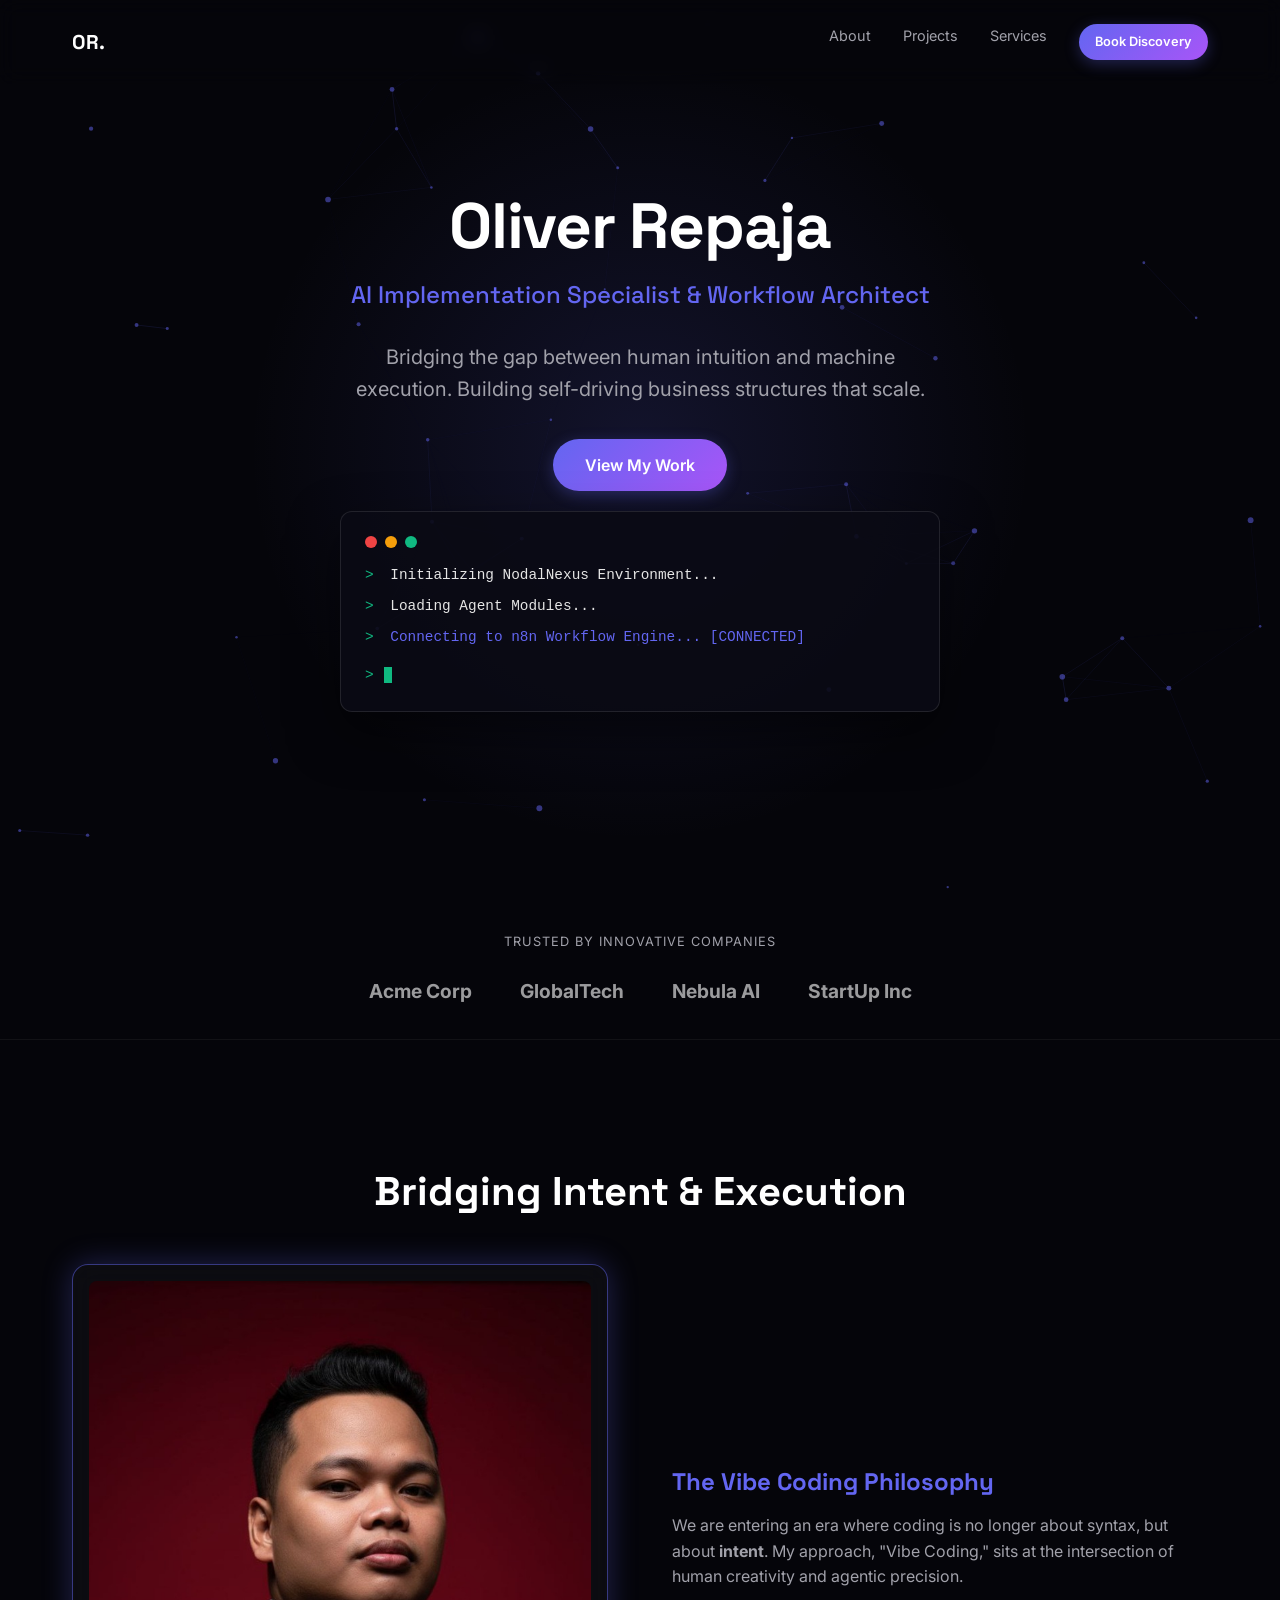
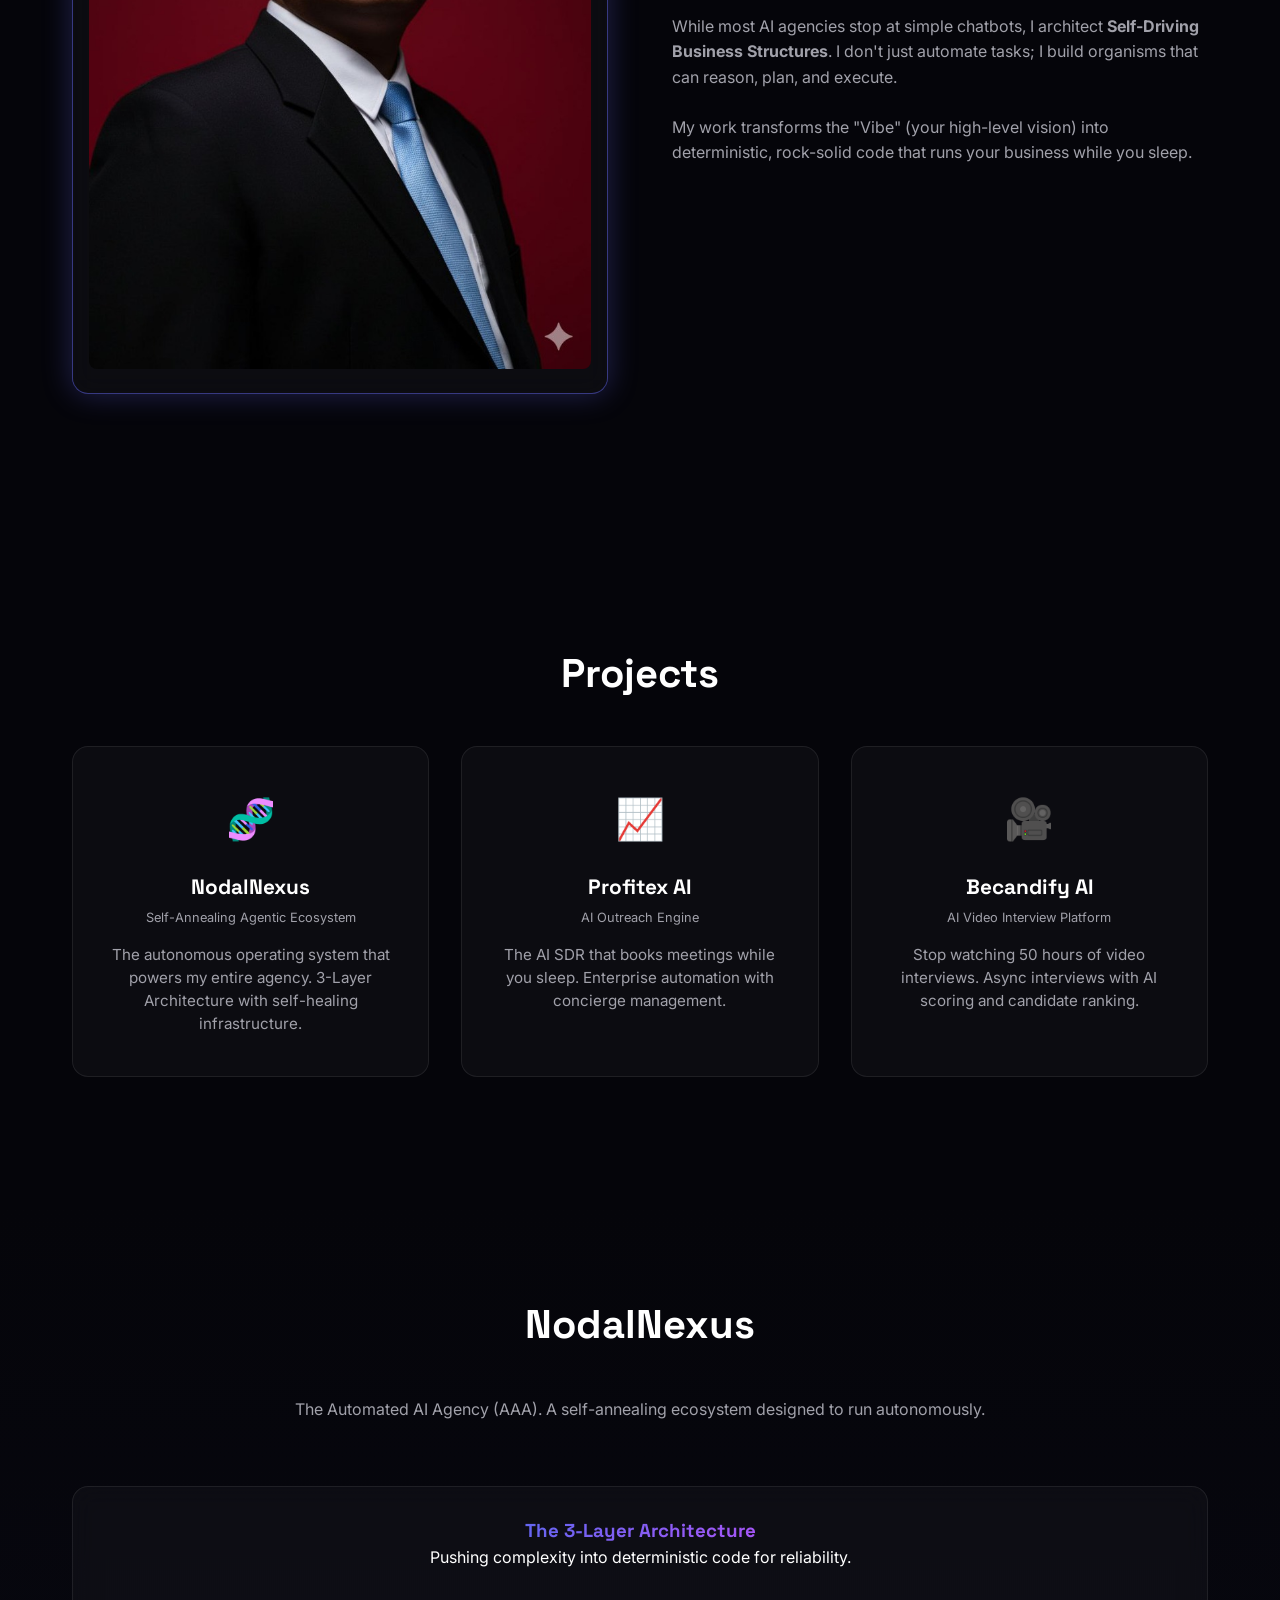
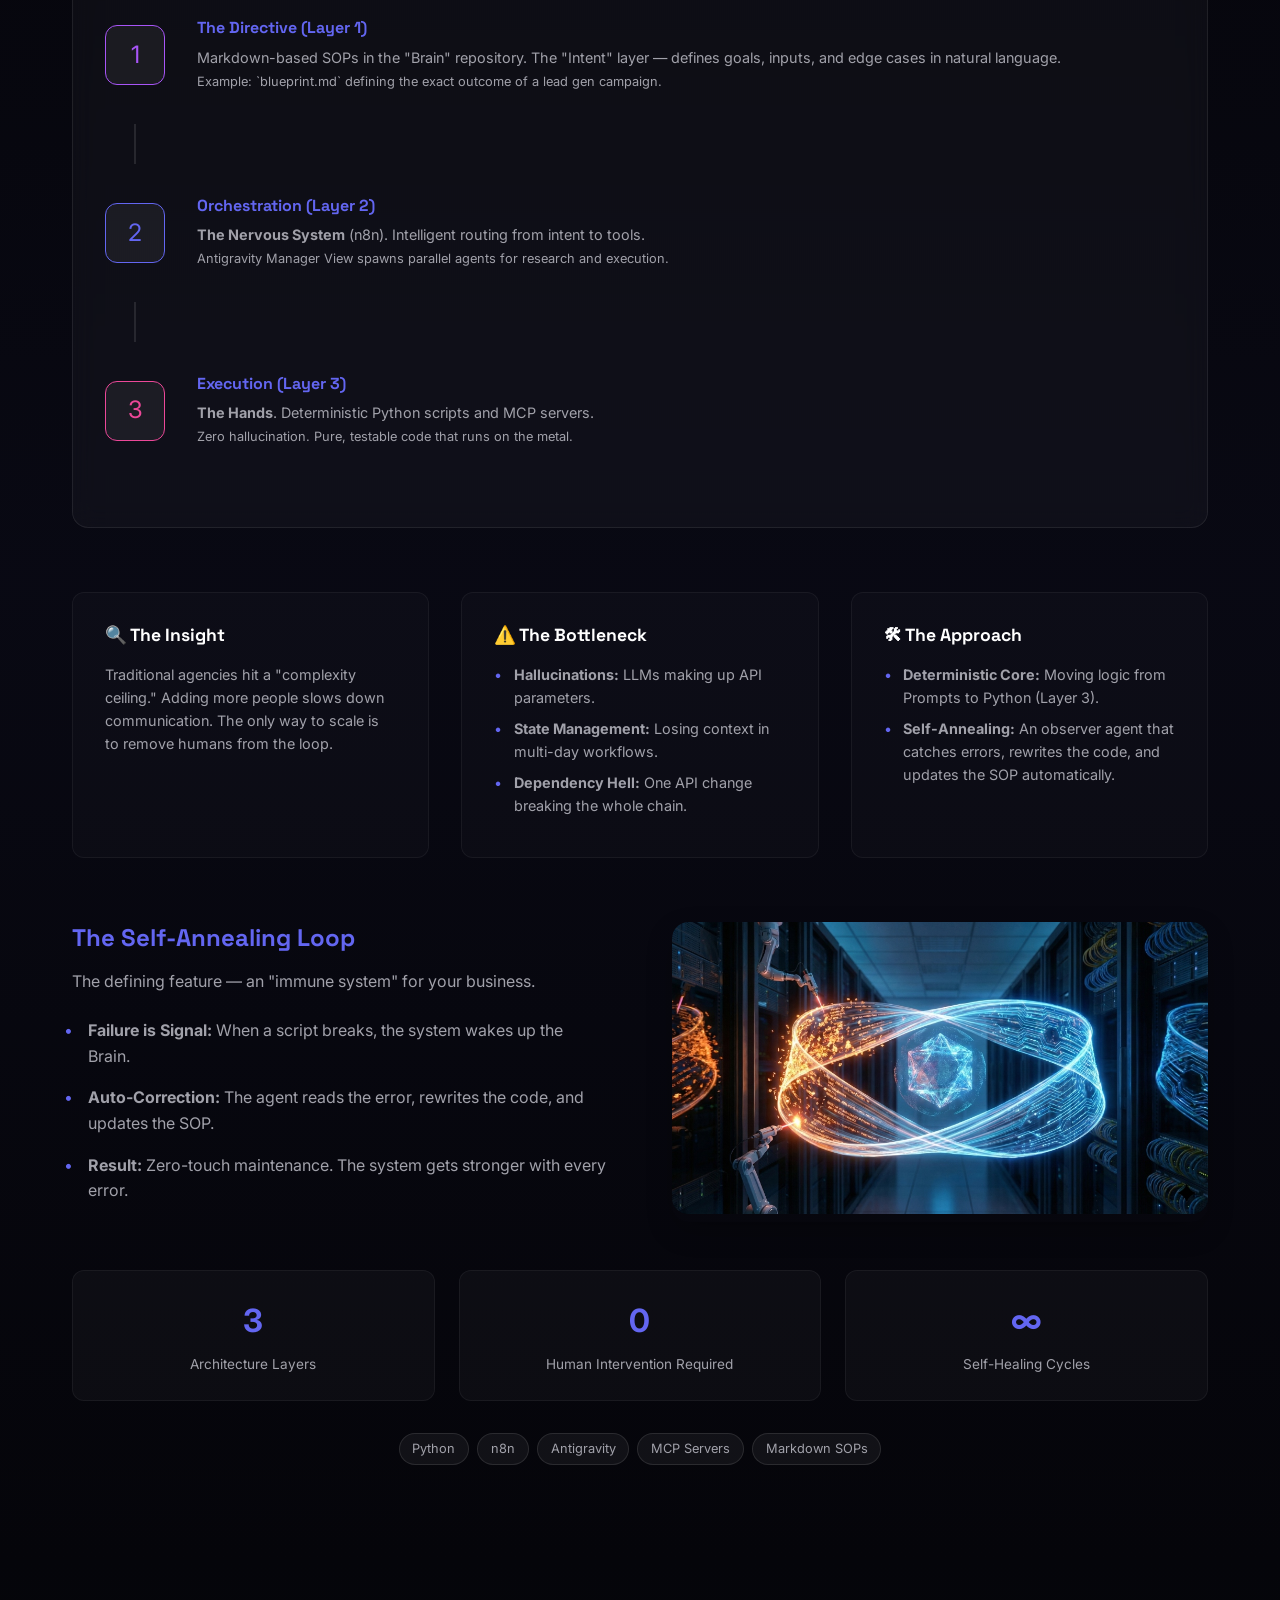
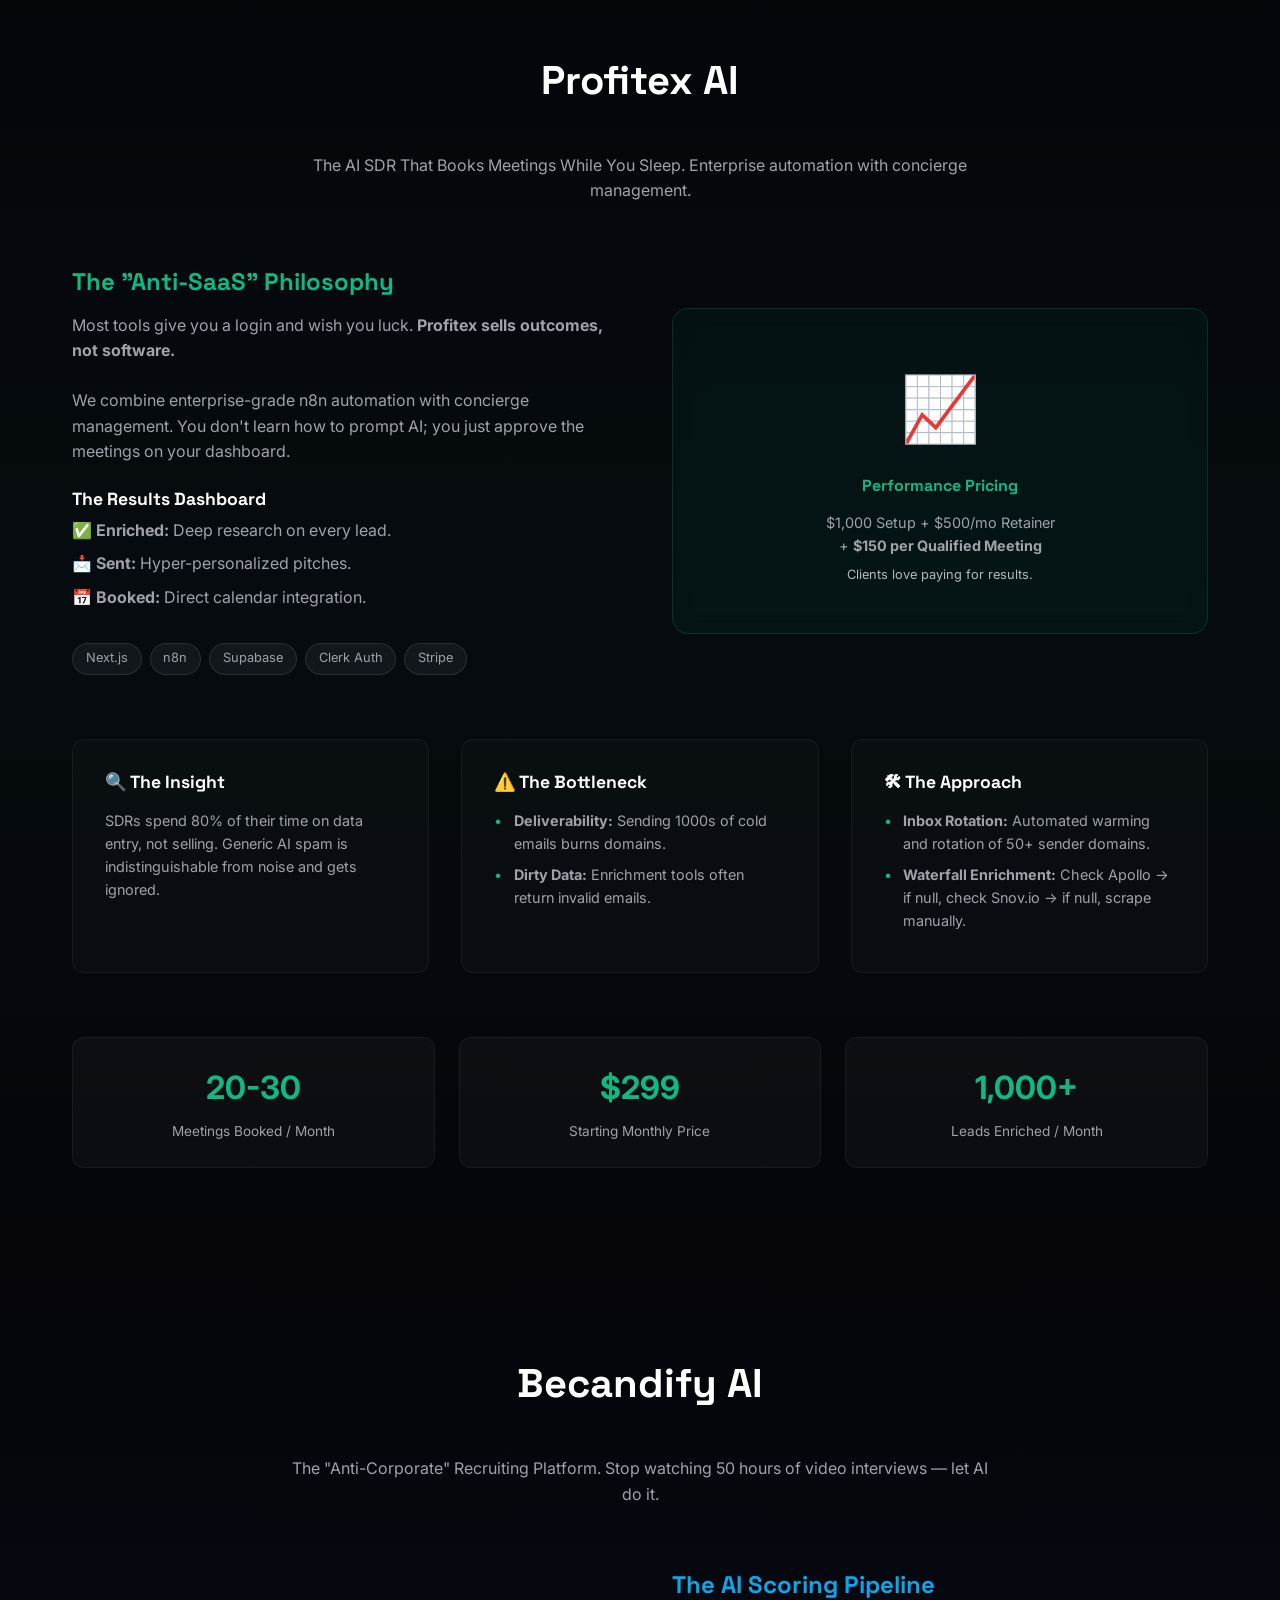
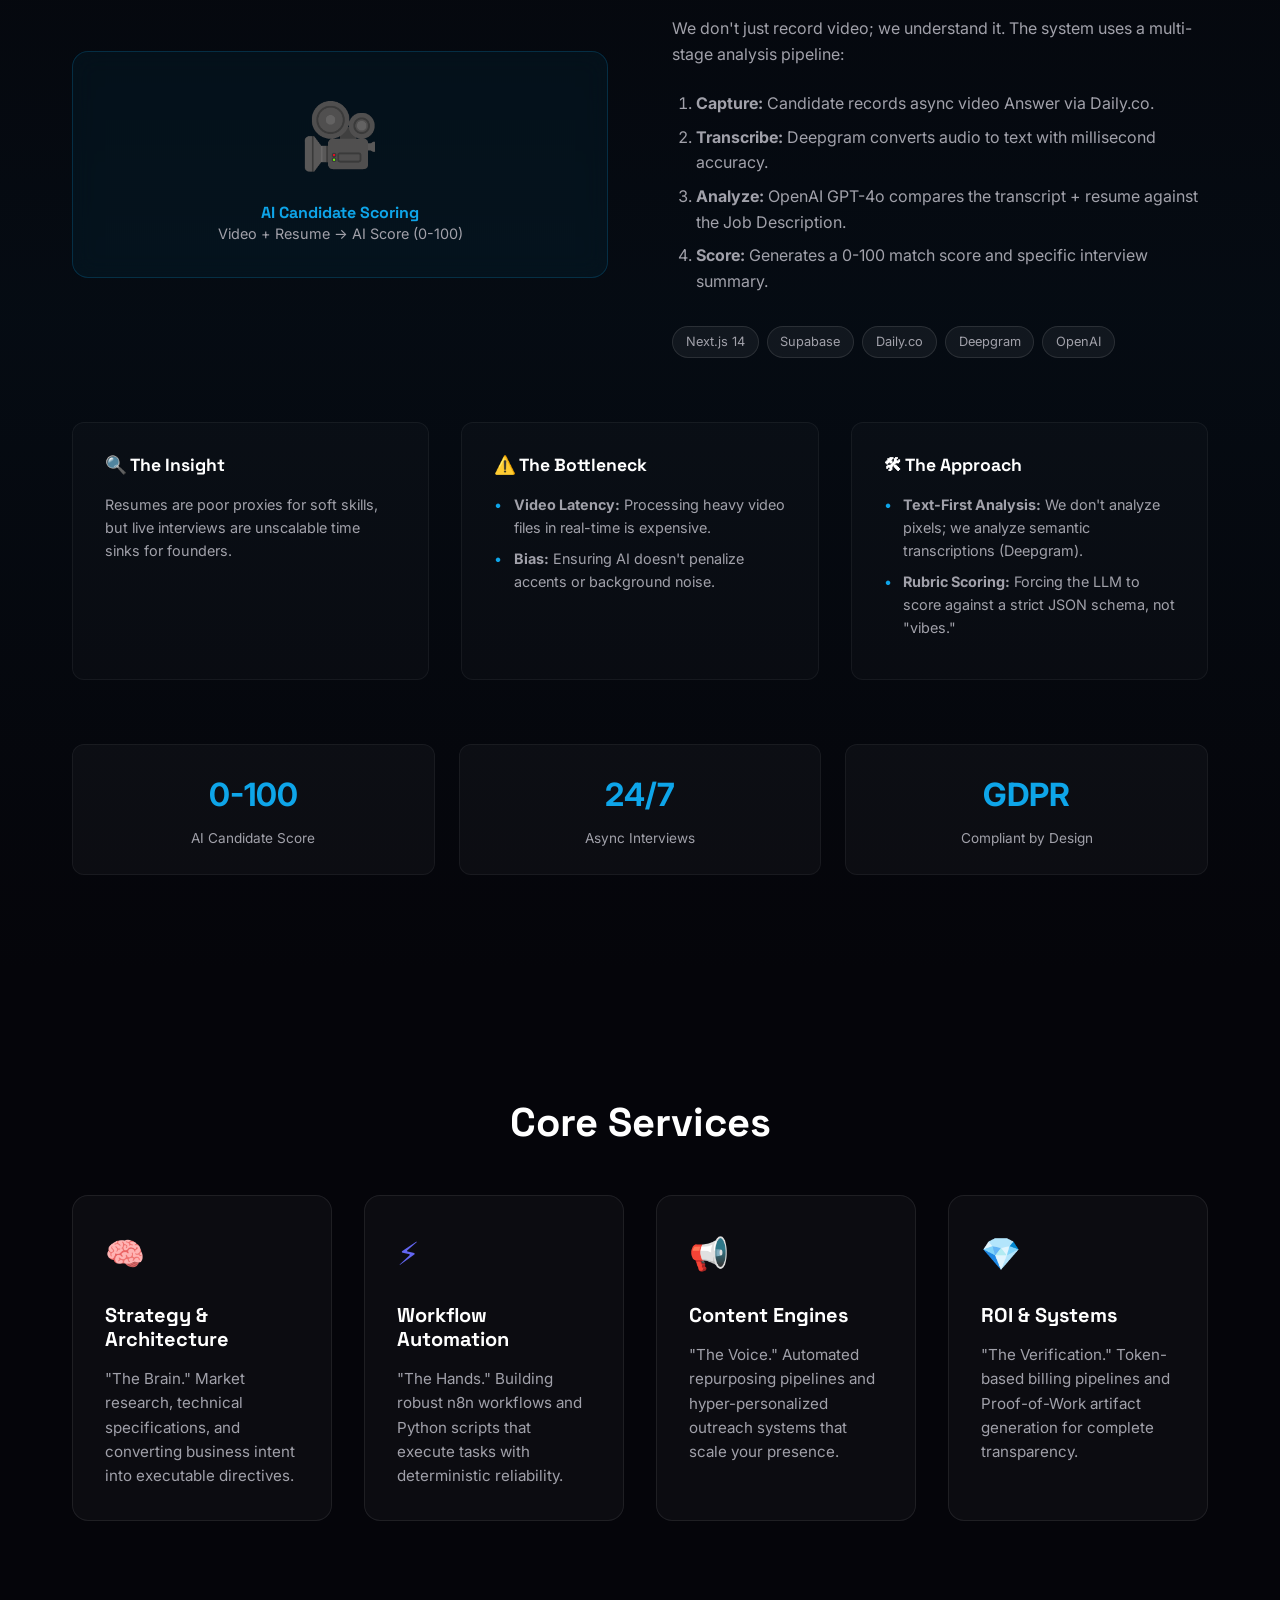
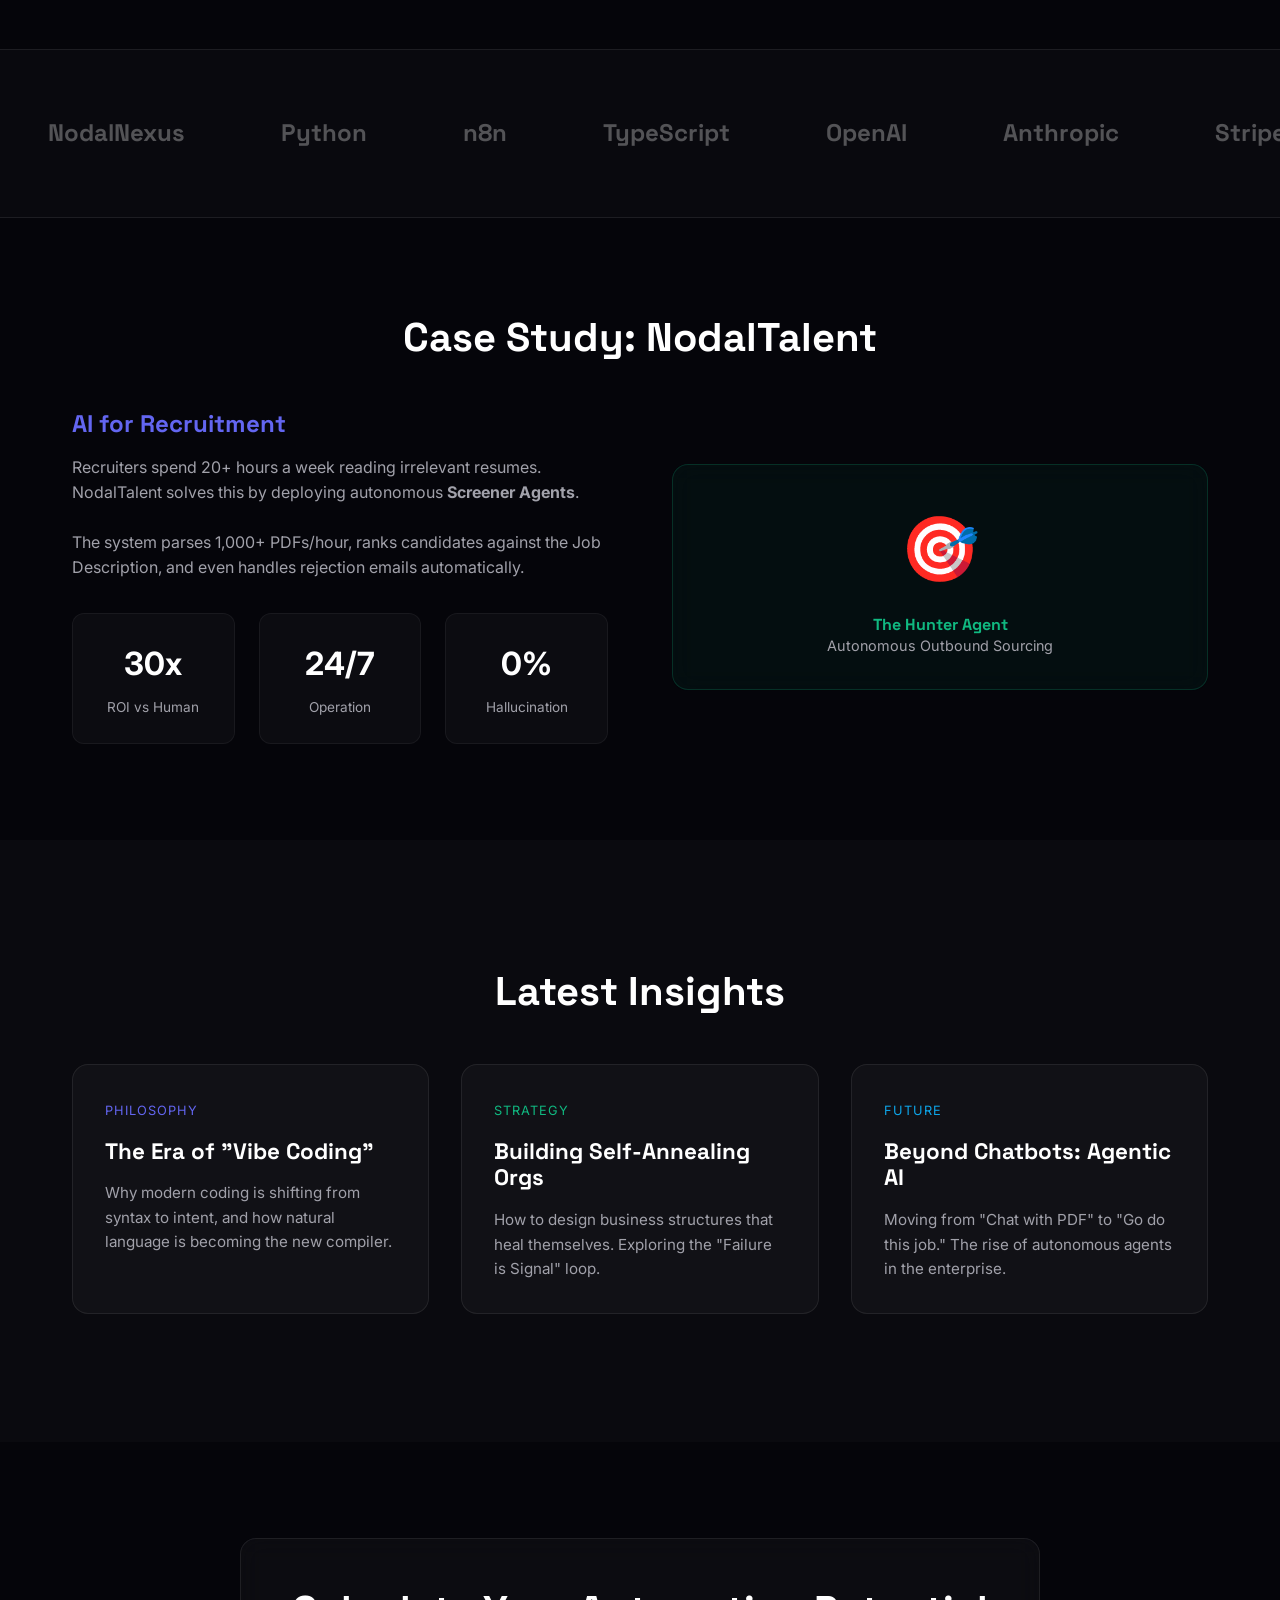
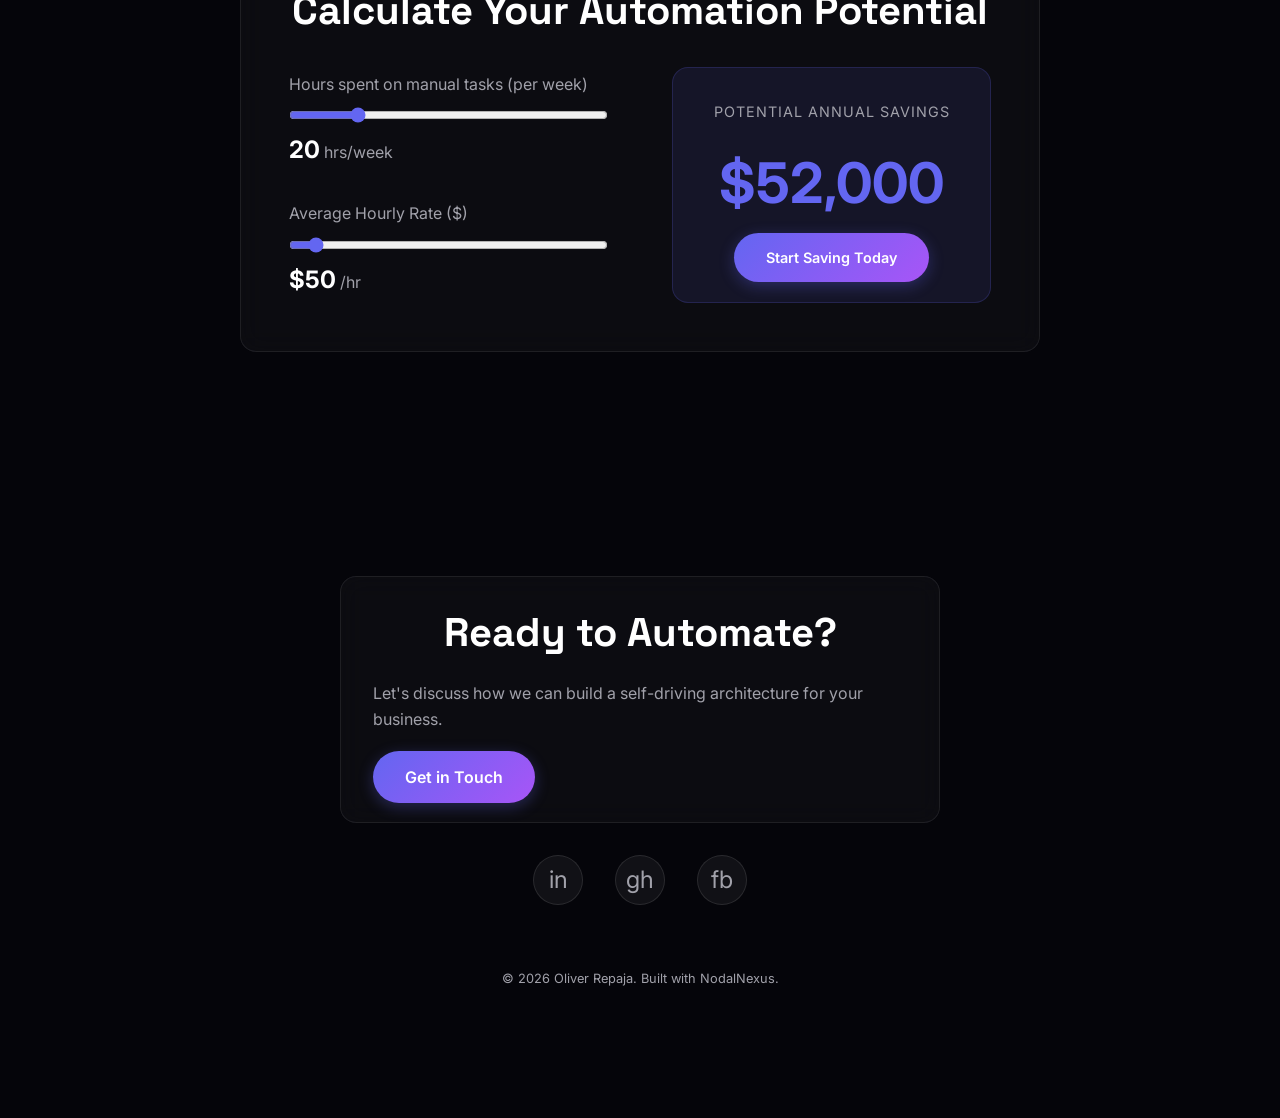
==== index.html @ 29483efb "Initial commit: Portfolio Website with Profitex AI rebranding" ====
<!DOCTYPE html>
<html lang="en">

<head>
    <meta charset="UTF-8">
    <meta name="viewport" content="width=device-width, initial-scale=1.0">
    <title>Oliver Repaja | AI Automation Specialist</title>

    <!-- Google Fonts -->
    <link rel="preconnect" href="https://fonts.googleapis.com">
    <link rel="preconnect" href="https://fonts.gstatic.com" crossorigin>
    <link
        href="https://fonts.googleapis.com/css2?family=Inter:wght@300;400;500;600&family=Space+Grotesk:wght@500;700&display=swap"
        rel="stylesheet">

    <!-- SEO & Social Sharing -->
    <meta name="description"
        content="AI Implementation Specialist & Workflow Architect. Building self-driving business structures with NodalNexus, Profitex AI, and Becandify.">
    <meta property="og:title" content="Oliver Repaja | AI Automation Specialist">
    <meta property="og:description"
        content="Bridging the gap between human intuition and machine execution. Explore NodalNexus, Profitex AI, and more.">
    <meta property="og:image" content="https://oliverrepaja.com/img/og-image.jpg"> <!-- Replace with actual URL -->
    <meta property="og:url" content="https://oliverrepaja.com">
    <meta property="og:type" content="website">
    <meta name="twitter:card" content="summary_large_image">
    <meta name="twitter:title" content="Oliver Repaja | AI Automation Specialist">
    <meta name="twitter:description" content="Building self-driving business structures.">
    <meta name="twitter:image" content="https://oliverrepaja.com/img/og-image.jpg">

    <!-- Custom CSS -->
    <link rel="stylesheet" href="css/style.css">
</head>

<body>

    <!-- Navigation -->
    <nav style="position: fixed; top: 0; width: 100%; padding: 1.5rem 2rem; z-index: 100; backdrop-filter: blur(10px);">
        <div class="container" style="display: flex; justify-content: space-between; align-items: center;">
            <a href="#" style="font-family: var(--font-display); font-weight: 700; font-size: 1.25rem;">OR.</a>
            <div style="display: flex; gap: 2rem;">
                <a href="#about" style="color: var(--text-secondary); font-size: 0.9rem;">About</a>
                <a href="#projects" style="color: var(--text-secondary); font-size: 0.9rem;">Projects</a>
                <a href="#services" style="color: var(--text-secondary); font-size: 0.9rem;">Services</a>
                <a href="#contact" class="btn-primary" style="padding: 0.5rem 1rem; font-size: 0.8rem;">Book
                    Discovery</a>
            </div>
        </div>
    </nav>

    <!-- Hero Section -->
    <header class="hero">
        <div class="hero-bg" id="hero-canvas"></div>
        <div class="container hero-content">
            <h1 class="fade-in">Oliver Repaja</h1>
            <h2 class="fade-in delay-100"
                style="font-size: 1.5rem; margin-bottom: 2rem; color: var(--text-accent); font-weight: 500;">
                AI Implementation Specialist & Workflow Architect
            </h2>
            <p class="fade-in delay-200">
                Bridging the gap between human intuition and machine execution. Building self-driving business
                structures that scale.
            </p>
            <div class="fade-in delay-300" style="margin-top: 3rem;">
                <a href="#projects" class="btn-primary">View My Work</a>
            </div>

            <!-- Terminal Component -->
            <div class="terminal-container fade-in delay-300">
                <div class="terminal-header">
                    <div class="terminal-dot red"></div>
                    <div class="terminal-dot yellow"></div>
                    <div class="terminal-dot green"></div>
                </div>
                <div class="terminal-body">
                    <!-- Lines injected by JS -->
                </div>
                <span class="cmd-prefix">></span><span class="cursor"></span>
            </div>
        </div>
    </header>

    <!-- Trusted By Section (Social Proof) -->
    <section class="trusted-by" style="padding: 2rem 0; border-bottom: 1px solid rgba(255,255,255,0.05);">
        <div class="container">
            <p
                style="text-align: center; color: var(--text-secondary); font-size: 0.8rem; margin-bottom: 1.5rem; letter-spacing: 1px;">
                TRUSTED BY INNOVATIVE COMPANIES</p>
            <div style="display: flex; justify-content: center; gap: 3rem; flex-wrap: wrap; opacity: 0.6;">
                <!-- Placeholders for logos -->
                <span style="font-weight: 700; font-size: 1.2rem; color: #fff;">Acme Corp</span>
                <span style="font-weight: 700; font-size: 1.2rem; color: #fff;">GlobalTech</span>
                <span style="font-weight: 700; font-size: 1.2rem; color: #fff;">Nebula AI</span>
                <span style="font-weight: 700; font-size: 1.2rem; color: #fff;">StartUp Inc</span>
            </div>
        </div>
    </section>

    <!-- About Section -->
    <section id="about">
        <div class="container">
            <h2 class="section-title fade-in">Bridging Intent & Execution</h2>
            <div class="about-grid">
                <div class="glass-card fade-in delay-200"
                    style="padding: 1rem; border: 1px solid rgba(99, 102, 241, 0.5); box-shadow: 0 0 30px rgba(99, 102, 241, 0.3);">
                    <img src="img/profile.jpg" alt="Oliver Repaja"
                        style="width: 100%; height: auto; border-radius: 8px;">
                </div>
                <div class="about-text fade-in">
                    <h3>The Vibe Coding Philosophy</h3>
                    <p>
                        We are entering an era where coding is no longer about syntax, but about
                        <strong>intent</strong>. My approach, "Vibe Coding," sits at the intersection of human
                        creativity and agentic precision.
                    </p>
                    <p>
                        While most AI agencies stop at simple chatbots, I architect <strong>Self-Driving Business
                            Structures</strong>. I don't just automate tasks; I build organisms that can reason, plan,
                        and execute.
                    </p>
                    <p>
                        My work transforms the "Vibe" (your high-level vision) into deterministic, rock-solid code that
                        runs your business while you sleep.
                    </p>
                </div>
            </div>
        </div>
    </section>

    <!-- ===== Projects Overview Grid ===== -->
    <section id="projects">
        <div class="container">
            <h2 class="section-title fade-in">Projects</h2>
            <div class="projects-grid">
                <!-- NodalNexus Card -->
                <a href="#nodalnexus" class="project-card indigo fade-in">
                    <div class="project-card-icon">🧬</div>
                    <h3>NodalNexus</h3>
                    <span class="project-tag">Self-Annealing Agentic Ecosystem</span>
                    <p>The autonomous operating system that powers my entire agency. 3-Layer Architecture with
                        self-healing infrastructure.</p>
                </a>

                <!-- Profitex Card -->
                <a href="#profitex" class="project-card emerald fade-in delay-100">
                    <div class="project-card-icon">📈</div>
                    <h3>Profitex AI</h3>
                    <span class="project-tag">AI Outreach Engine</span>
                    <p>The AI SDR that books meetings while you sleep. Enterprise automation with concierge management.
                    </p>
                </a>

                <!-- Becandify Card -->
                <a href="#becandify" class="project-card sky fade-in delay-200">
                    <div class="project-card-icon">🎥</div>
                    <h3>Becandify AI</h3>
                    <span class="project-tag">AI Video Interview Platform</span>
                    <p>Stop watching 50 hours of video interviews. Async interviews with AI scoring and candidate
                        ranking.</p>
                </a>
            </div>
        </div>
    </section>

    <!-- ===== Project Detail: NodalNexus ===== -->
    <section id="nodalnexus" class="project-section indigo-bg">
        <div class="container">
            <h2 class="section-title fade-in">NodalNexus</h2>
            <p style="text-align: center; max-width: 700px; margin: 0 auto 4rem; color: var(--text-secondary);"
                class="fade-in">
                The Automated AI Agency (AAA). A self-annealing ecosystem designed to run autonomously.
            </p>

            <div class="glass-card fade-in" style="margin-bottom: 4rem;">
                <div style="text-align: center; margin-bottom: 3rem;">
                    <h3 class="text-gradient">The 3-Layer Architecture</h3>
                    <p>Pushing complexity into deterministic code for reliability.</p>
                </div>

                <div class="architecture-diagram">
                    <div class="arch-layer">
                        <div class="layer-icon" style="border-color: #a855f7; color: #a855f7;">1</div>
                        <div class="layer-content">
                            <h4>The Directive (Layer 1)</h4>
                            <p>Markdown-based SOPs in the "Brain" repository. The "Intent" layer — defines goals,
                                inputs, and edge cases in natural language. <br><span
                                    style="font-size: 0.8rem; color: var(--text-secondary);">Example: `blueprint.md`
                                    defining the exact outcome of a lead gen campaign.</span></p>
                        </div>
                    </div>
                    <div style="height: 40px; width: 2px; background: rgba(255,255,255,0.1); margin-left: 29px;"></div>
                    <div class="arch-layer">
                        <div class="layer-icon" style="border-color: #6366f1; color: #6366f1;">2</div>
                        <div class="layer-content">
                            <h4>Orchestration (Layer 2)</h4>
                            <p><strong>The Nervous System</strong> (n8n). Intelligent routing from intent to tools.
                                <br><span style="font-size: 0.8rem; color: var(--text-secondary);">Antigravity Manager
                                    View spawns parallel agents for research and execution.</span>
                            </p>
                        </div>
                    </div>
                    <div style="height: 40px; width: 2px; background: rgba(255,255,255,0.1); margin-left: 29px;"></div>
                    <div class="arch-layer">
                        <div class="layer-icon" style="border-color: #ec4899; color: #ec4899;">3</div>
                        <div class="layer-content">
                            <h4>Execution (Layer 3)</h4>
                            <p><strong>The Hands</strong>. Deterministic Python scripts and MCP servers. <br><span
                                    style="font-size: 0.8rem; color: var(--text-secondary);">Zero hallucination. Pure,
                                    testable code that runs on the metal.</span></p>
                        </div>
                    </div>
                </div>
            </div>

            <!-- Deep Dive: NodalNexus -->
            <div class="deep-dive-grid">
                <div class="deep-dive-card fade-in">
                    <h4>🔍 The Insight</h4>
                    <p>Traditional agencies hit a "complexity ceiling." Adding more people slows down communication. The
                        only way to scale is to remove humans from the loop.</p>
                </div>
                <div class="deep-dive-card fade-in delay-100">
                    <h4>⚠️ The Bottleneck</h4>
                    <ul>
                        <li><strong>Hallucinations:</strong> LLMs making up API parameters.</li>
                        <li><strong>State Management:</strong> Losing context in multi-day workflows.</li>
                        <li><strong>Dependency Hell:</strong> One API change breaking the whole chain.</li>
                    </ul>
                </div>
                <div class="deep-dive-card fade-in delay-200">
                    <h4>🛠 The Approach</h4>
                    <ul>
                        <li><strong>Deterministic Core:</strong> Moving logic from Prompts to Python (Layer 3).</li>
                        <li><strong>Self-Annealing:</strong> An observer agent that catches errors, rewrites the code,
                            and updates the SOP automatically.</li>
                    </ul>
                </div>
            </div>

            <div class="about-grid reverse">
                <div class="about-text fade-in">
                    <h3>The Self-Annealing Loop</h3>
                    <p>The defining feature — an "immune system" for your business.</p>
                    <ul style="list-style: none; margin-left: 1rem; color: var(--text-secondary);">
                        <li style="margin-bottom: 1rem; position: relative;">
                            <span style="position: absolute; left: -1.5rem; color: var(--text-accent);">•</span>
                            <strong>Failure is Signal:</strong> When a script breaks, the system wakes up the Brain.
                        </li>
                        <li style="margin-bottom: 1rem; position: relative;">
                            <span style="position: absolute; left: -1.5rem; color: var(--text-accent);">•</span>
                            <strong>Auto-Correction:</strong> The agent reads the error, rewrites the code, and updates
                            the SOP.
                        </li>
                        <li style="margin-bottom: 1rem; position: relative;">
                            <span style="position: absolute; left: -1.5rem; color: var(--text-accent);">•</span>
                            <strong>Result:</strong> Zero-touch maintenance. The system gets stronger with every error.
                        </li>
                    </ul>
                </div>
                <div class="interactive-card fade-in delay-200"
                    style="min-height: 300px; position: relative; border-radius: 16px; overflow: hidden; cursor: pointer;">
                    <img src="img/self-annealing.jpg" alt="Self-Annealing Loop Visualization"
                        style="width: 100%; height: 100%; object-fit: cover; transition: transform 0.1s ease-out;">
                    <div class="card-glare"></div>
                </div>
            </div>

            <div class="stat-grid" style="margin-top: 3rem;">
                <div class="stat-card fade-in">
                    <div class="stat-value indigo">3</div>
                    <div class="stat-label">Architecture Layers</div>
                </div>
                <div class="stat-card fade-in delay-100">
                    <div class="stat-value indigo">0</div>
                    <div class="stat-label">Human Intervention Required</div>
                </div>
                <div class="stat-card fade-in delay-200">
                    <div class="stat-value indigo">∞</div>
                    <div class="stat-label">Self-Healing Cycles</div>
                </div>
            </div>

            <div class="tech-pills" style="justify-content: center; margin-top: 2rem;">
                <span class="tech-pill">Python</span>
                <span class="tech-pill">n8n</span>
                <span class="tech-pill">Antigravity</span>
                <span class="tech-pill">MCP Servers</span>
                <span class="tech-pill">Markdown SOPs</span>
            </div>
        </div>
    </section>

    <!-- ===== Project Detail: Profitex AI ===== -->
    <section id="profitex" class="project-section emerald-bg">
        <div class="container">
            <h2 class="section-title fade-in">Profitex AI</h2>
            <p style="text-align: center; max-width: 700px; margin: 0 auto 4rem; color: var(--text-secondary);"
                class="fade-in">
                The AI SDR That Books Meetings While You Sleep. Enterprise automation with concierge management.
            </p>

            <div class="about-grid">
                <div class="about-text fade-in">
                    <h3 style="color: #10b981;">The "Anti-SaaS" Philosophy</h3>
                    <p>Most tools give you a login and wish you luck. <strong>Profitex sells outcomes, not
                            software.</strong></p>
                    <p>We combine enterprise-grade n8n automation with concierge management. You don't learn how to
                        prompt AI; you just approve the meetings on your dashboard.</p>

                    <h4 style="color: #fff; margin-top: 1.5rem; font-size: 1.1rem;">The Results Dashboard</h4>
                    <ul style="list-style: none; color: var(--text-secondary); margin-top: 0.5rem;">
                        <li style="margin-bottom: 0.5rem;">✅ <strong>Enriched:</strong> Deep research on every lead.
                        </li>
                        <li style="margin-bottom: 0.5rem;">📩 <strong>Sent:</strong> Hyper-personalized pitches.</li>
                        <li style="margin-bottom: 0.5rem;">📅 <strong>Booked:</strong> Direct calendar integration.</li>
                    </ul>

                    <div class="tech-pills" style="margin-top: 2rem;">
                        <span class="tech-pill">Next.js</span>
                        <span class="tech-pill">n8n</span>
                        <span class="tech-pill">Supabase</span>
                        <span class="tech-pill">Clerk Auth</span>
                        <span class="tech-pill">Stripe</span>
                    </div>
                </div>
                <div class="glass-card fade-in delay-200"
                    style="display: flex; flex-direction: column; align-items: center; justify-content: center; background: rgba(16, 185, 129, 0.05); border-color: rgba(16, 185, 129, 0.2); padding: 3rem;">
                    <div style="text-align: center;">
                        <div style="font-size: 4rem; margin-bottom: 1rem;">📈</div>
                        <h4 style="color: #10b981;">Performance Pricing</h4>
                        <p style="color: var(--text-secondary); font-size: 0.9rem; margin-top: 1rem;">
                            $1,000 Setup + $500/mo Retainer<br>
                            + <strong>$150 per Qualified Meeting</strong>
                        </p>
                        <p style="font-size: 0.8rem; opacity: 0.7; margin-top: 0.5rem;">Clients love paying for results.
                        </p>
                    </div>
                </div>
            </div>

            <!-- Deep Dive: Profitex -->
            <div class="deep-dive-grid">
                <div class="deep-dive-card fade-in">
                    <h4>🔍 The Insight</h4>
                    <p>SDRs spend 80% of their time on data entry, not selling. Generic AI spam is indistinguishable
                        from noise and gets ignored.</p>
                </div>
                <div class="deep-dive-card fade-in delay-100">
                    <h4>⚠️ The Bottleneck</h4>
                    <ul>
                        <li><strong>Deliverability:</strong> Sending 1000s of cold emails burns domains.</li>
                        <li><strong>Dirty Data:</strong> Enrichment tools often return invalid emails.</li>
                    </ul>
                </div>
                <div class="deep-dive-card fade-in delay-200">
                    <h4>🛠 The Approach</h4>
                    <ul>
                        <li><strong>Inbox Rotation:</strong> Automated warming and rotation of 50+ sender domains.</li>
                        <li><strong>Waterfall Enrichment:</strong> Check Apollo → if null, check Snov.io → if null,
                            scrape manually.</li>
                    </ul>
                </div>
            </div>

            <div class="stat-grid" style="margin-top: 3rem;">
                <div class="stat-card fade-in">
                    <div class="stat-value emerald">20-30</div>
                    <div class="stat-label">Meetings Booked / Month</div>
                </div>
                <div class="stat-card fade-in delay-100">
                    <div class="stat-value emerald">$299</div>
                    <div class="stat-label">Starting Monthly Price</div>
                </div>
                <div class="stat-card fade-in delay-200">
                    <div class="stat-value emerald">1,000+</div>
                    <div class="stat-label">Leads Enriched / Month</div>
                </div>
            </div>
        </div>
    </section>

    <!-- ===== Project Detail: Becandify AI ===== -->
    <section id="becandify" class="project-section sky-bg">
        <div class="container">
            <h2 class="section-title fade-in">Becandify AI</h2>
            <p style="text-align: center; max-width: 700px; margin: 0 auto 4rem; color: var(--text-secondary);"
                class="fade-in">
                The "Anti-Corporate" Recruiting Platform. Stop watching 50 hours of video interviews — let AI do it.
            </p>

            <div class="about-grid">
                <div class="glass-card fade-in"
                    style="display: flex; align-items: center; justify-content: center; background: rgba(14, 165, 233, 0.05); border-color: rgba(14, 165, 233, 0.2);">
                    <div style="text-align: center;">
                        <div style="font-size: 4rem; margin-bottom: 1rem;">🎥</div>
                        <h4 style="color: #0ea5e9;">AI Candidate Scoring</h4>
                        <p style="color: var(--text-secondary); font-size: 0.9rem;">Video + Resume → AI Score (0-100)
                        </p>
                    </div>
                </div>
                <div class="about-text fade-in delay-100">
                    <h3 style="color: #0ea5e9;">The AI Scoring Pipeline</h3>
                    <p>We don't just record video; we understand it. The system uses a multi-stage analysis pipeline:
                    </p>

                    <ol
                        style="color: var(--text-secondary); margin-left: 1.5rem; margin-top: 1rem; margin-bottom: 2rem;">
                        <li style="margin-bottom: 0.5rem;"><strong>Capture:</strong> Candidate records async video
                            Answer via Daily.co.</li>
                        <li style="margin-bottom: 0.5rem;"><strong>Transcribe:</strong> Deepgram converts audio to text
                            with millisecond accuracy.</li>
                        <li style="margin-bottom: 0.5rem;"><strong>Analyze:</strong> OpenAI GPT-4o compares the
                            transcript + resume against the Job Description.</li>
                        <li style="margin-bottom: 0.5rem;"><strong>Score:</strong> Generates a 0-100 match score and
                            specific interview summary.</li>
                    </ol>

                    <div class="tech-pills">
                        <span class="tech-pill">Next.js 14</span>
                        <span class="tech-pill">Supabase</span>
                        <span class="tech-pill">Daily.co</span>
                        <span class="tech-pill">Deepgram</span>
                        <span class="tech-pill">OpenAI</span>
                    </div>
                </div>
            </div>

            <!-- Deep Dive: Becandify -->
            <div class="deep-dive-grid">
                <div class="deep-dive-card fade-in">
                    <h4>🔍 The Insight</h4>
                    <p>Resumes are poor proxies for soft skills, but live interviews are unscalable time sinks for
                        founders.</p>
                </div>
                <div class="deep-dive-card fade-in delay-100">
                    <h4>⚠️ The Bottleneck</h4>
                    <ul>
                        <li><strong>Video Latency:</strong> Processing heavy video files in real-time is expensive.</li>
                        <li><strong>Bias:</strong> Ensuring AI doesn't penalize accents or background noise.</li>
                    </ul>
                </div>
                <div class="deep-dive-card fade-in delay-200">
                    <h4>🛠 The Approach</h4>
                    <ul>
                        <li><strong>Text-First Analysis:</strong> We don't analyze pixels; we analyze semantic
                            transcriptions (Deepgram).</li>
                        <li><strong>Rubric Scoring:</strong> Forcing the LLM to score against a strict JSON schema, not
                            "vibes."</li>
                    </ul>
                </div>
            </div>

            <div class="stat-grid" style="margin-top: 3rem;">
                <div class="stat-card fade-in">
                    <div class="stat-value sky">0-100</div>
                    <div class="stat-label">AI Candidate Score</div>
                </div>
                <div class="stat-card fade-in delay-100">
                    <div class="stat-value sky">24/7</div>
                    <div class="stat-label">Async Interviews</div>
                </div>
                <div class="stat-card fade-in delay-200">
                    <div class="stat-value sky">GDPR</div>
                    <div class="stat-label">Compliant by Design</div>
                </div>
            </div>
        </div>
    </section>

    <!-- Services Section -->
    <section id="services">
        <div class="container">
            <h2 class="section-title fade-in">Core Services</h2>
            <div class="services-grid">
                <!-- Service 1: Strategy -->
                <div class="service-card fade-in">
                    <div class="service-icon">🧠</div>
                    <h3>Strategy & Architecture</h3>
                    <p>
                        "The Brain." Market research, technical specifications, and converting business intent into
                        executable directives.
                    </p>
                </div>

                <!-- Service 2: Automation -->
                <div class="service-card fade-in delay-100">
                    <div class="service-icon">⚡</div>
                    <h3>Workflow Automation</h3>
                    <p>
                        "The Hands." Building robust n8n workflows and Python scripts that execute tasks with
                        deterministic reliability.
                    </p>
                </div>

                <!-- Service 3: Marketing -->
                <div class="service-card fade-in delay-200">
                    <div class="service-icon">📢</div>
                    <h3>Content Engines</h3>
                    <p>
                        "The Voice." Automated repurposing pipelines and hyper-personalized outreach systems that scale
                        your presence.
                    </p>
                </div>

                <!-- Service 4: Financial -->
                <div class="service-card fade-in delay-300">
                    <div class="service-icon">💎</div>
                    <h3>ROI & Systems</h3>
                    <p>
                        "The Verification." Token-based billing pipelines and Proof-of-Work artifact generation for
                        complete transparency.
                    </p>
                </div>
            </div>
        </div>
    </section>

    <!-- Tech Stack Marquee -->
    <section class="tech-stack fade-in">
        <div class="marquee-container">
            <!-- Duplicate content for infinite scroll effect (2 sets) -->
            <span class="marquee-item">NodalNexus</span>
            <span class="marquee-item">Python</span>
            <span class="marquee-item">n8n</span>
            <span class="marquee-item">TypeScript</span>
            <span class="marquee-item">OpenAI</span>
            <span class="marquee-item">Anthropic</span>
            <span class="marquee-item">Stripe</span>
            <span class="marquee-item">Docker</span>

            <span class="marquee-item">NodalNexus</span>
            <span class="marquee-item">Python</span>
            <span class="marquee-item">n8n</span>
            <span class="marquee-item">TypeScript</span>
            <span class="marquee-item">OpenAI</span>
            <span class="marquee-item">Anthropic</span>
            <span class="marquee-item">Stripe</span>
            <span class="marquee-item">Docker</span>
        </div>
    </section>



    <!-- NodalTalent Case Study -->
    <section id="nodaltalent" class="case-study-alt" style="padding: 6rem 0;">
        <div class="container">
            <h2 class="section-title fade-in">Case Study: NodalTalent</h2>
            <div class="about-grid">
                <div class="about-text fade-in">
                    <h3>AI for Recruitment</h3>
                    <p>
                        Recruiters spend 20+ hours a week reading irrelevant resumes. NodalTalent solves this by
                        deploying autonomous <strong>Screener Agents</strong>.
                    </p>
                    <p>
                        The system parses 1,000+ PDFs/hour, ranks candidates against the Job Description, and even
                        handles rejection emails automatically.
                    </p>
                    <div class="stat-grid">
                        <div class="stat-card">
                            <div class="stat-value">30x</div>
                            <div class="stat-label">ROI vs Human</div>
                        </div>
                        <div class="stat-card">
                            <div class="stat-value">24/7</div>
                            <div class="stat-label">Operation</div>
                        </div>
                        <div class="stat-card">
                            <div class="stat-value">0%</div>
                            <div class="stat-label">Hallucination</div>
                        </div>
                    </div>
                </div>
                <div class="glass-card fade-in delay-200"
                    style="display: flex; align-items: center; justify-content: center; background: rgba(16, 185, 129, 0.05); border-color: rgba(16, 185, 129, 0.2);">
                    <div style="text-align: center;">
                        <div style="font-size: 4rem; margin-bottom: 1rem;">🎯</div>
                        <h4 style="color: #10b981;">The Hunter Agent</h4>
                        <p style="color: var(--text-secondary); font-size: 0.9rem;">Autonomous Outbound Sourcing</p>
                    </div>
                </div>
            </div>
        </div>
    </section>

    </section>

    <!-- Latest Insights Section -->
    <section id="insights" style="background: rgba(255,255,255,0.02);">
        <div class="container">
            <h2 class="section-title fade-in">Latest Insights</h2>
            <div class="services-grid" style="grid-template-columns: repeat(auto-fit, minmax(300px, 1fr));">
                <!-- Blog Card 1 -->
                <a href="#" class="service-card fade-in" style="text-align: left; opacity: 0.8; cursor: default;">
                    <span
                        style="font-size: 0.8rem; color: var(--text-accent); text-transform: uppercase; letter-spacing: 1px;">Philosophy</span>
                    <h3 style="margin-top: 1rem; font-size: 1.4rem;">The Era of "Vibe Coding"</h3>
                    <p>Why modern coding is shifting from syntax to intent, and how natural language is becoming the new
                        compiler.</p>
                </a>
                <!-- Blog Card 2 -->
                <a href="#" class="service-card fade-in delay-100"
                    style="text-align: left; opacity: 0.8; cursor: default;">
                    <span
                        style="font-size: 0.8rem; color: #10b981; text-transform: uppercase; letter-spacing: 1px;">Strategy</span>
                    <h3 style="margin-top: 1rem; font-size: 1.4rem;">Building Self-Annealing Orgs</h3>
                    <p>How to design business structures that heal themselves. Exploring the "Failure is Signal" loop.
                    </p>
                </a>
                <!-- Blog Card 3 -->
                <a href="#" class="service-card fade-in delay-200"
                    style="text-align: left; opacity: 0.8; cursor: default;">
                    <span
                        style="font-size: 0.8rem; color: #0ea5e9; text-transform: uppercase; letter-spacing: 1px;">Future</span>
                    <h3 style="margin-top: 1rem; font-size: 1.4rem;">Beyond Chatbots: Agentic AI</h3>
                    <p>Moving from "Chat with PDF" to "Go do this job." The rise of autonomous agents in the enterprise.
                    </p>
                </a>
            </div>
        </div>
    </section>

    <!-- ROI Calculator -->
    <section id="roi-calculator" style="padding: 6rem 0;">
        <div class="container">
            <div class="glass-card fade-in" style="max-width: 800px; margin: 0 auto; padding: 3rem;">
                <h2 class="section-title" style="margin-bottom: 2rem;">Calculate Your Automation Potential</h2>
                <div style="display: grid; grid-template-columns: 1fr 1fr; gap: 4rem; align-items: center;">
                    <div>
                        <div style="margin-bottom: 2rem;">
                            <label style="display: block; margin-bottom: 0.5rem; color: var(--text-secondary);">Hours
                                spent on manual tasks (per week)</label>
                            <input type="range" id="hoursInput" min="0" max="100" value="20"
                                style="width: 100%; accent-color: #6366f1;">
                            <span id="hoursValue" style="font-size: 1.5rem; font-weight: 700; color: #fff;">20</span>
                            <span style="color: var(--text-secondary);">hrs/week</span>
                        </div>
                        <div>
                            <label style="display: block; margin-bottom: 0.5rem; color: var(--text-secondary);">Average
                                Hourly Rate ($)</label>
                            <input type="range" id="rateInput" min="20" max="500" value="50" step="10"
                                style="width: 100%; accent-color: #6366f1;">
                            <span id="rateValue" style="font-size: 1.5rem; font-weight: 700; color: #fff;">$50</span>
                            <span style="color: var(--text-secondary);">/hr</span>
                        </div>
                    </div>
                    <div
                        style="text-align: center; padding: 2rem; background: rgba(99, 102, 241, 0.1); border-radius: 16px; border: 1px solid rgba(99, 102, 241, 0.2);">
                        <p
                            style="text-transform: uppercase; font-size: 0.9rem; letter-spacing: 1px; color: var(--text-secondary);">
                            Potential Annual Savings</p>
                        <div id="savingsValue"
                            style="font-size: 3.5rem; font-weight: 700; color: #6366f1; margin: 1rem 0;">$52,000</div>
                        <a href="#contact" class="btn-primary" style="font-size: 0.9rem;">Start Saving Today</a>
                    </div>
                </div>
            </div>
        </div>
    </section>

    <!-- Contact Section -->
    <section id="contact" style="padding-bottom: 8rem;">
        <div class="container contact-card glass-card fade-in">
            <h2 class="section-title" style="margin-bottom: 1.5rem;">Ready to Automate?</h2>
            <p style="color: var(--text-secondary); margin-bottom: 2rem;">
                Let's discuss how we can build a self-driving architecture for your business.
            </p>
            <a href="mailto:contact@oliverrepaja.com" class="btn-primary">Get in Touch</a>
        </div>
        <div class="social-links">
            <a href="https://www.linkedin.com/in/oliver-repaja" class="social-icon" title="LinkedIn" target="_blank"
                rel="noopener noreferrer">in</a>
            <a href="#" class="social-icon" title="GitHub">gh</a>
            <a href="https://web.facebook.com/olysaiautomation/" class="social-icon" title="Facebook" target="_blank"
                rel="noopener noreferrer">fb</a>
        </div>
        <footer style="text-align: center; margin-top: 4rem; color: var(--text-secondary); font-size: 0.8rem;">
            &copy; 2026 Oliver Repaja. Built with NodalNexus.
        </footer>
    </section>

    <script src="js/main.js"></script>
</body>

</html>
---- css/style.css ----
/* 
 * NodalNexus / Oliver Repaja Portfolio - Premium Design System 
 * Theme: Dark Mode, Glassmorphism, Deep Space, Vibrant Accents
 */

:root {
    /* Colors */
    --bg-deep: #05050A;
    --bg-card: rgba(20, 20, 30, 0.6);
    --bg-glass: rgba(255, 255, 255, 0.03);

    --text-primary: #ffffff;
    --text-secondary: #a1a1aa;
    --text-accent: #6366f1;
    /* Indigo */

    --accent-gradient: linear-gradient(135deg, #6366f1 0%, #a855f7 100%);
    --accent-glow: 0 0 40px rgba(99, 102, 241, 0.4);

    --border-glass: 1px solid rgba(255, 255, 255, 0.08);

    /* Typography */
    --font-sans: 'Inter', system-ui, -apple-system, sans-serif;
    --font-display: 'Space Grotesk', sans-serif;

    /* Spacing */
    --section-gap: 8rem;
    --container-width: 1200px;
}

/* Reset & Base */
* {
    margin: 0;
    padding: 0;
    box-sizing: border-box;
}

html {
    scroll-behavior: smooth;
}

body {
    background-color: var(--bg-deep);
    color: var(--text-primary);
    font-family: var(--font-sans);
    line-height: 1.6;
    overflow-x: hidden;
    -webkit-font-smoothing: antialiased;
}

h1,
h2,
h3,
h4,
h5,
h6 {
    font-family: var(--font-display);
    line-height: 1.2;
    font-weight: 700;
}

a {
    text-decoration: none;
    color: inherit;
    transition: all 0.3s ease;
}

/* Utilities */
.container {
    max-width: var(--container-width);
    margin: 0 auto;
    padding: 0 2rem;
}

.text-gradient {
    background: var(--accent-gradient);
    -webkit-background-clip: text;
    background-clip: text;
    -webkit-text-fill-color: transparent;
    display: inline-block;
}

.glass-card {
    background: var(--bg-glass);
    backdrop-filter: blur(12px);
    -webkit-backdrop-filter: blur(12px);
    border: var(--border-glass);
    border-radius: 16px;
    padding: 2rem;
    transition: transform 0.3s ease, box-shadow 0.3s ease;
}

.glass-card:hover {
    transform: translateY(-5px);
    box-shadow: var(--accent-glow);
    border-color: rgba(99, 102, 241, 0.3);
}

/* Animations */
@keyframes fadeIn {
    from {
        opacity: 0;
        transform: translateY(20px);
    }

    to {
        opacity: 1;
        transform: translateY(0);
    }
}

.fade-in {
    opacity: 0;
    animation: fadeIn 0.8s forwards;
}

.delay-100 {
    animation-delay: 0.1s;
}

.delay-200 {
    animation-delay: 0.2s;
}

.delay-300 {
    animation-delay: 0.3s;
}

/* Hero Section */
.hero {
    min-height: 100vh;
    display: flex;
    align-items: center;
    justify-content: center;
    position: relative;
    padding: 6rem 0;
    overflow: hidden;
}

.hero-bg {
    position: absolute;
    top: 0;
    left: 0;
    width: 100%;
    height: 100%;
    z-index: 0;
    /* Placeholder for canvas or complex gradient background */
    background: radial-gradient(circle at 50% 50%, rgba(99, 102, 241, 0.15) 0%, transparent 50%);
}

.hero-content {
    position: relative;
    z-index: 10;
    text-align: center;
}

.hero h1 {
    font-size: 4rem;
    margin-bottom: 1rem;
    letter-spacing: -0.02em;
}

.hero p {
    font-size: 1.25rem;
    color: var(--text-secondary);
    max-width: 600px;
    margin: 0 auto 2rem;
}

.btn-primary {
    background: var(--accent-gradient);
    color: white;
    padding: 1rem 2rem;
    border-radius: 50px;
    font-weight: 600;
    box-shadow: 0 4px 15px rgba(99, 102, 241, 0.3);
}

.btn-primary:hover {
    box-shadow: 0 6px 20px rgba(99, 102, 241, 0.5);
    transform: translateY(-2px);
}

/* Sections */
section {
    padding: var(--section-gap) 0;
}

.section-title {
    font-size: 2.5rem;
    margin-bottom: 3rem;
    text-align: center;
}

/* About Section */
.about-grid {
    display: grid;
    grid-template-columns: 1fr 1fr;
    gap: 4rem;
    align-items: center;
}

.about-text h3 {
    font-size: 1.5rem;
    margin-bottom: 1rem;
    color: var(--text-accent);
}

.about-text p {
    margin-bottom: 1.5rem;
    color: var(--text-secondary);
}

/* Case Study Section */
.case-study h3 {
    font-size: 2rem;
    margin-bottom: 1rem;
}

.architecture-diagram {
    display: flex;
    flex-direction: column;
    gap: 2rem;
    margin: 3rem 0;
}

.arch-layer {
    display: flex;
    align-items: center;
    gap: 2rem;
}

.layer-icon {
    width: 60px;
    height: 60px;
    background: rgba(255, 255, 255, 0.05);
    border-radius: 12px;
    display: flex;
    align-items: center;
    justify-content: center;
    font-size: 1.5rem;
    border: var(--border-glass);
}

.layer-content h4 {
    color: var(--text-accent);
    margin-bottom: 0.5rem;
}

.layer-content p {
    color: var(--text-secondary);
    font-size: 0.9rem;
}

/* Contact Section */
.contact {
    text-align: center;
}

.contact-card {
    max-width: 600px;
    margin: 0 auto;
}

/* Services Section */
.services-grid {
    display: grid;
    grid-template-columns: repeat(auto-fit, minmax(250px, 1fr));
    gap: 2rem;
    margin-top: 3rem;
}

.service-card {
    background: var(--bg-glass);
    border: var(--border-glass);
    border-radius: 16px;
    padding: 2rem;
    transition: all 0.3s ease;
    position: relative;
    overflow: hidden;
}

.service-card:hover {
    transform: translateY(-5px);
    border-color: rgba(99, 102, 241, 0.5);
    box-shadow: 0 10px 40px rgba(99, 102, 241, 0.15);
}

.service-card::before {
    content: '';
    position: absolute;
    top: 0;
    left: 0;
    width: 100%;
    height: 100%;
    background: radial-gradient(circle at top right, rgba(99, 102, 241, 0.1), transparent 60%);
    opacity: 0;
    transition: opacity 0.3s ease;
}

.service-card:hover::before {
    opacity: 1;
}

.service-icon {
    font-size: 2rem;
    margin-bottom: 1.5rem;
    color: var(--text-accent);
}

.service-card h3 {
    margin-bottom: 1rem;
    font-size: 1.25rem;
}

.service-card p {
    color: var(--text-secondary);
    font-size: 0.95rem;
}

/* Tech Stack Marquee */
.tech-stack {
    background: rgba(255, 255, 255, 0.02);
    padding: 4rem 0;
    overflow: hidden;
    position: relative;
    border-top: var(--border-glass);
    border-bottom: var(--border-glass);
}

.marquee-container {
    display: flex;
    width: fit-content;
    animation: marquee 20s linear infinite;
}

.marquee-item {
    font-family: var(--font-display);
    font-size: 1.5rem;
    font-weight: 700;
    color: rgba(255, 255, 255, 0.3);
    margin: 0 3rem;
    white-space: nowrap;
    transition: color 0.3s ease;
}

.marquee-item:hover {
    color: var(--text-primary);
}

@keyframes marquee {
    0% {
        transform: translateX(0);
    }

    100% {
        transform: translateX(-50%);
    }
}

/* Terminal Styling */
.terminal-container {
    background: rgba(10, 10, 20, 0.9);
    border: 1px solid rgba(255, 255, 255, 0.1);
    border-radius: 12px;
    padding: 1.5rem;
    font-family: 'Courier New', Courier, monospace;
    font-size: 0.9rem;
    color: #a1a1aa;
    max-width: 600px;
    margin: 2rem auto 0;
    text-align: left;
    box-shadow: 0 20px 50px rgba(0, 0, 0, 0.5);
    position: relative;
    overflow: hidden;
}

.terminal-header {
    display: flex;
    gap: 0.5rem;
    margin-bottom: 1rem;
}

.terminal-dot {
    width: 12px;
    height: 12px;
    border-radius: 50%;
    background-color: #333;
}

.terminal-dot.red {
    background-color: #ef4444;
}

.terminal-dot.yellow {
    background-color: #f59e0b;
}

.terminal-dot.green {
    background-color: #10b981;
}

.terminal-body {
    min-height: 100px;
}

.terminal-line {
    margin-bottom: 0.5rem;
    opacity: 0;
    animation: fadeIn 0.3s forwards;
}

.cmd-prefix {
    color: #10b981;
    margin-right: 0.5rem;
}

.cmd-text {
    color: #e5e5e5;
}

.log-success {
    color: #6366f1;
}

.log-info {
    color: #a1a1aa;
}

.cursor {
    display: inline-block;
    width: 8px;
    height: 16px;
    background-color: #10b981;
    animation: blink 1s infinite;
    vertical-align: middle;
    margin-left: 2px;
}

@keyframes blink {

    0%,
    100% {
        opacity: 1;
    }

    50% {
        opacity: 0;
    }
}

/* Social Links */
.social-links {
    display: flex;
    justify-content: center;
    gap: 2rem;
    margin-top: 2rem;
}

.social-icon {
    font-size: 1.5rem;
    color: var(--text-secondary);
    transition: all 0.3s ease;
    display: flex;
    align-items: center;
    justify-content: center;
    width: 50px;
    height: 50px;
    border-radius: 50%;
    background: rgba(255, 255, 255, 0.05);
    border: 1px solid rgba(255, 255, 255, 0.1);
}

.social-icon:hover {
    color: white;
    background: var(--accent-gradient);
    transform: translateY(-3px);
    box-shadow: 0 5px 15px rgba(99, 102, 241, 0.3);
}

/* ===== Projects Section ===== */
.projects-grid {
    display: grid;
    grid-template-columns: repeat(3, 1fr);
    gap: 2rem;
    margin-top: 3rem;
}

.project-card {
    background: var(--bg-glass);
    border: var(--border-glass);
    border-radius: 16px;
    padding: 2.5rem 2rem;
    transition: all 0.4s ease;
    position: relative;
    overflow: hidden;
    text-align: center;
}

.project-card::before {
    content: '';
    position: absolute;
    top: 0;
    left: 0;
    width: 100%;
    height: 3px;
    opacity: 0;
    transition: opacity 0.3s ease;
}

.project-card:hover {
    transform: translateY(-8px);
    border-color: rgba(255, 255, 255, 0.15);
}

.project-card:hover::before {
    opacity: 1;
}

/* Color variants */
.project-card.indigo::before {
    background: linear-gradient(90deg, #6366f1, #a855f7);
}

.project-card.indigo:hover {
    box-shadow: 0 15px 40px rgba(99, 102, 241, 0.15);
}

.project-card.indigo .project-card-icon {
    color: #6366f1;
}

.project-card.emerald::before {
    background: linear-gradient(90deg, #10b981, #34d399);
}

.project-card.emerald:hover {
    box-shadow: 0 15px 40px rgba(16, 185, 129, 0.15);
}

.project-card.emerald .project-card-icon {
    color: #10b981;
}

.project-card.sky::before {
    background: linear-gradient(90deg, #0ea5e9, #38bdf8);
}

.project-card.sky:hover {
    box-shadow: 0 15px 40px rgba(14, 165, 233, 0.15);
}

.project-card.sky .project-card-icon {
    color: #0ea5e9;
}

.project-card-icon {
    font-size: 2.5rem;
    margin-bottom: 1.5rem;
}

.project-card h3 {
    font-size: 1.3rem;
    margin-bottom: 0.5rem;
}

.project-card .project-tag {
    font-size: 0.8rem;
    color: var(--text-secondary);
    margin-bottom: 1rem;
    display: block;
}

.project-card p {
    color: var(--text-secondary);
    font-size: 0.95rem;
    line-height: 1.5;
}

/* Project detail sections */
.project-section {
    padding: 6rem 0;
}

.project-section.indigo-bg {
    background: linear-gradient(180deg, var(--bg-deep) 0%, rgba(99, 102, 241, 0.04) 50%, var(--bg-deep) 100%);
}

.project-section.emerald-bg {
    background: linear-gradient(180deg, var(--bg-deep) 0%, rgba(16, 185, 129, 0.04) 50%, var(--bg-deep) 100%);
}

.project-section.sky-bg {
    background: linear-gradient(180deg, var(--bg-deep) 0%, rgba(14, 165, 233, 0.04) 50%, var(--bg-deep) 100%);
}

/* Stats */
.stat-grid {
    display: grid;
    grid-template-columns: repeat(3, 1fr);
    gap: 1.5rem;
    margin-top: 2rem;
}

.stat-card {
    background: rgba(255, 255, 255, 0.03);
    padding: 1.5rem;
    border-radius: 12px;
    text-align: center;
    border: 1px solid rgba(255, 255, 255, 0.05);
}

.stat-value {
    font-size: 2rem;
    font-weight: 700;
    margin-bottom: 0.5rem;
}

.stat-value.indigo {
    color: #6366f1;
}

.stat-value.emerald {
    color: #10b981;
}

.stat-value.sky {
    color: #0ea5e9;
}

.stat-label {
    font-size: 0.85rem;
    color: var(--text-secondary);
}

/* Tech Pills */
.tech-pills {
    display: flex;
    flex-wrap: wrap;
    gap: 0.5rem;
    margin-top: 1.5rem;
}

.tech-pill {
    background: rgba(255, 255, 255, 0.05);
    border: 1px solid rgba(255, 255, 255, 0.1);
    padding: 0.3rem 0.8rem;
    border-radius: 50px;
    font-size: 0.8rem;
    color: var(--text-secondary);
}

/* Responsive */
@media (max-width: 768px) {
    .hero h1 {
        font-size: 2.5rem;
    }

    .about-grid {
        grid-template-columns: 1fr;
    }

    .section-title {
        font-size: 2rem;
    }

    .marquee-item {
        font-size: 1.2rem;
        margin: 0 1.5rem;
    }

    .stat-grid {
        grid-template-columns: 1fr;
    }

    .projects-grid {
        grid-template-columns: 1fr;
    }

    .services-grid {
        grid-template-columns: 1fr;
    }
}

/* Deep Dive Grid (Case Studies) */
.deep-dive-grid {
    display: grid;
    grid-template-columns: repeat(auto-fit, minmax(300px, 1fr));
    gap: 2rem;
    margin: 4rem 0;
}

.deep-dive-card {
    background: rgba(255, 255, 255, 0.02);
    border: 1px solid rgba(255, 255, 255, 0.05);
    padding: 2rem;
    border-radius: 12px;
    transition: all 0.3s ease;
}

.deep-dive-card:hover {
    background: rgba(255, 255, 255, 0.04);
    transform: translateY(-2px);
}

.deep-dive-card h4 {
    font-size: 1.1rem;
    margin-bottom: 1rem;
    color: var(--text-primary);
    display: flex;
    align-items: center;
    gap: 0.8rem;
}

.deep-dive-card p {
    font-size: 0.9rem;
    color: var(--text-secondary);
    line-height: 1.6;
    margin-bottom: 1rem;
}

.deep-dive-card ul {
    list-style: none;
    margin: 0;
    padding: 0;
}

.deep-dive-card li {
    font-size: 0.9rem;
    color: var(--text-secondary);
    margin-bottom: 0.5rem;
    position: relative;
    padding-left: 1.2rem;
}

.deep-dive-card li::before {
    content: "•";
    position: absolute;
    left: 0;
    color: var(--text-accent);
}

/* Variant Accents for Deep Dive */
.project-section.emerald-bg .deep-dive-card li::before {
    color: #10b981;
}

.project-section.sky-bg .deep-dive-card li::before {
    color: #0ea5e9;
}

/* Interactive Card (3D Tilt) */
.interactive-card {
    perspective: 1000px;
    transform-style: preserve-3d;
    box-shadow: 0 10px 30px -5px rgba(0, 0, 0, 0.3);
}

.interactive-card img {
    border-radius: 16px;
    transform: rotateX(0) rotateY(0);
    will-change: transform;
}

.card-glare {
    position: absolute;
    top: 0;
    left: 0;
    width: 100%;
    height: 100%;
    background: radial-gradient(circle at 50% 50%,
            rgba(255, 255, 255, 0.4) 0%,
            rgba(255, 255, 255, 0) 80%);
    opacity: 0;
    pointer-events: none;
    mix-blend-mode: overlay;
    transition: opacity 0.3s ease;
    border-radius: 16px;
}
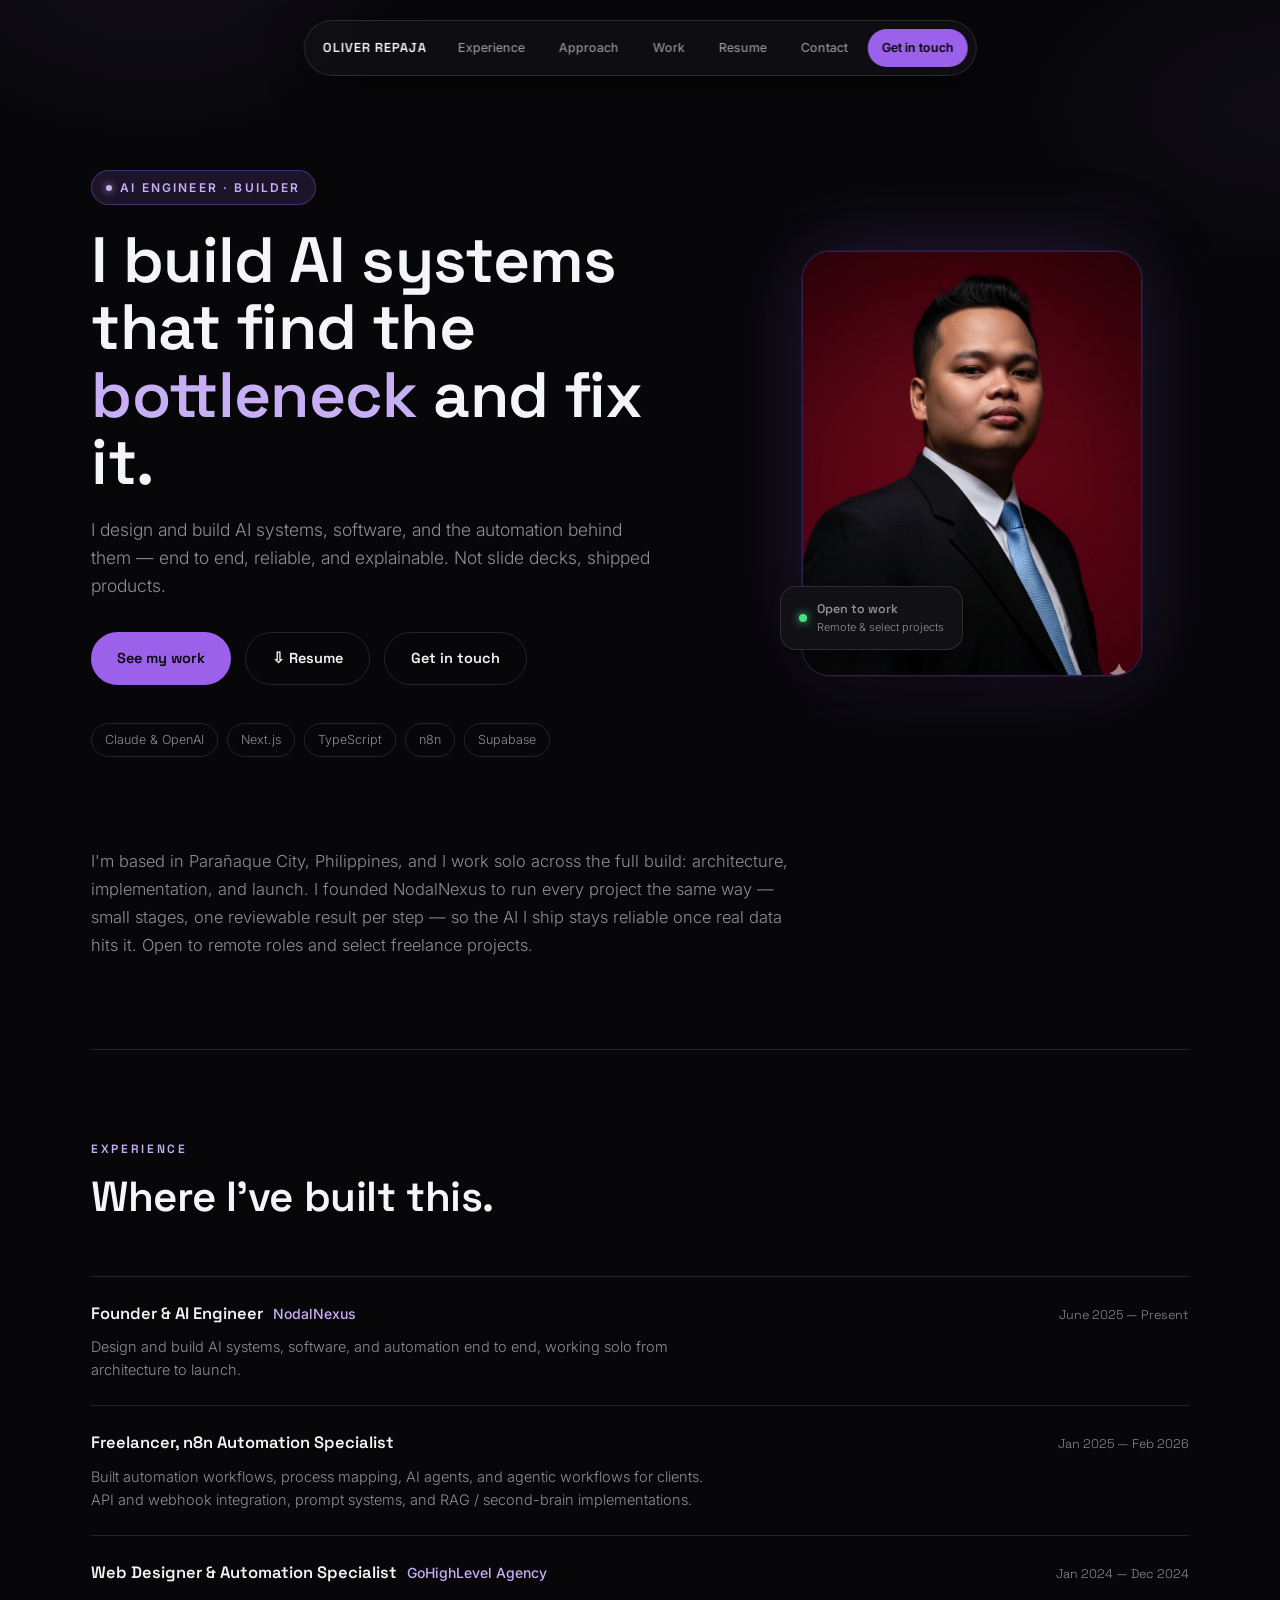
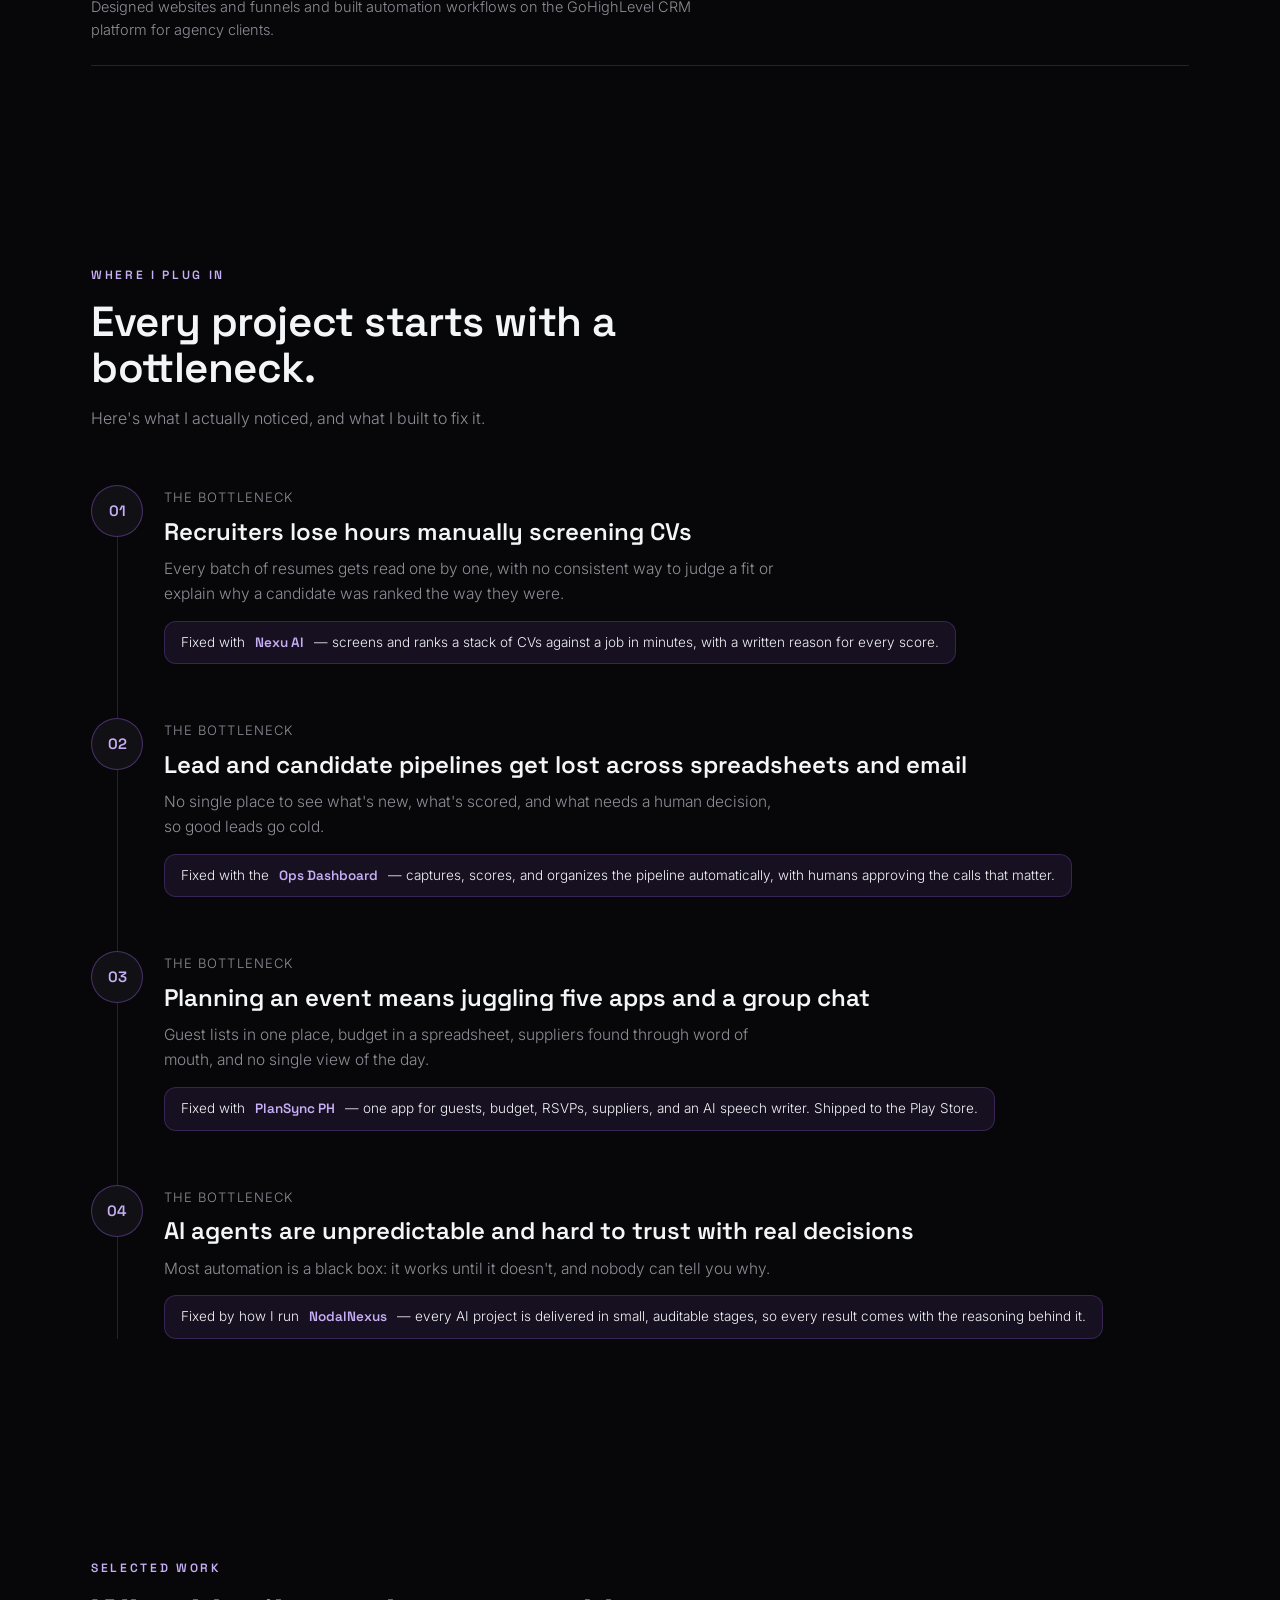
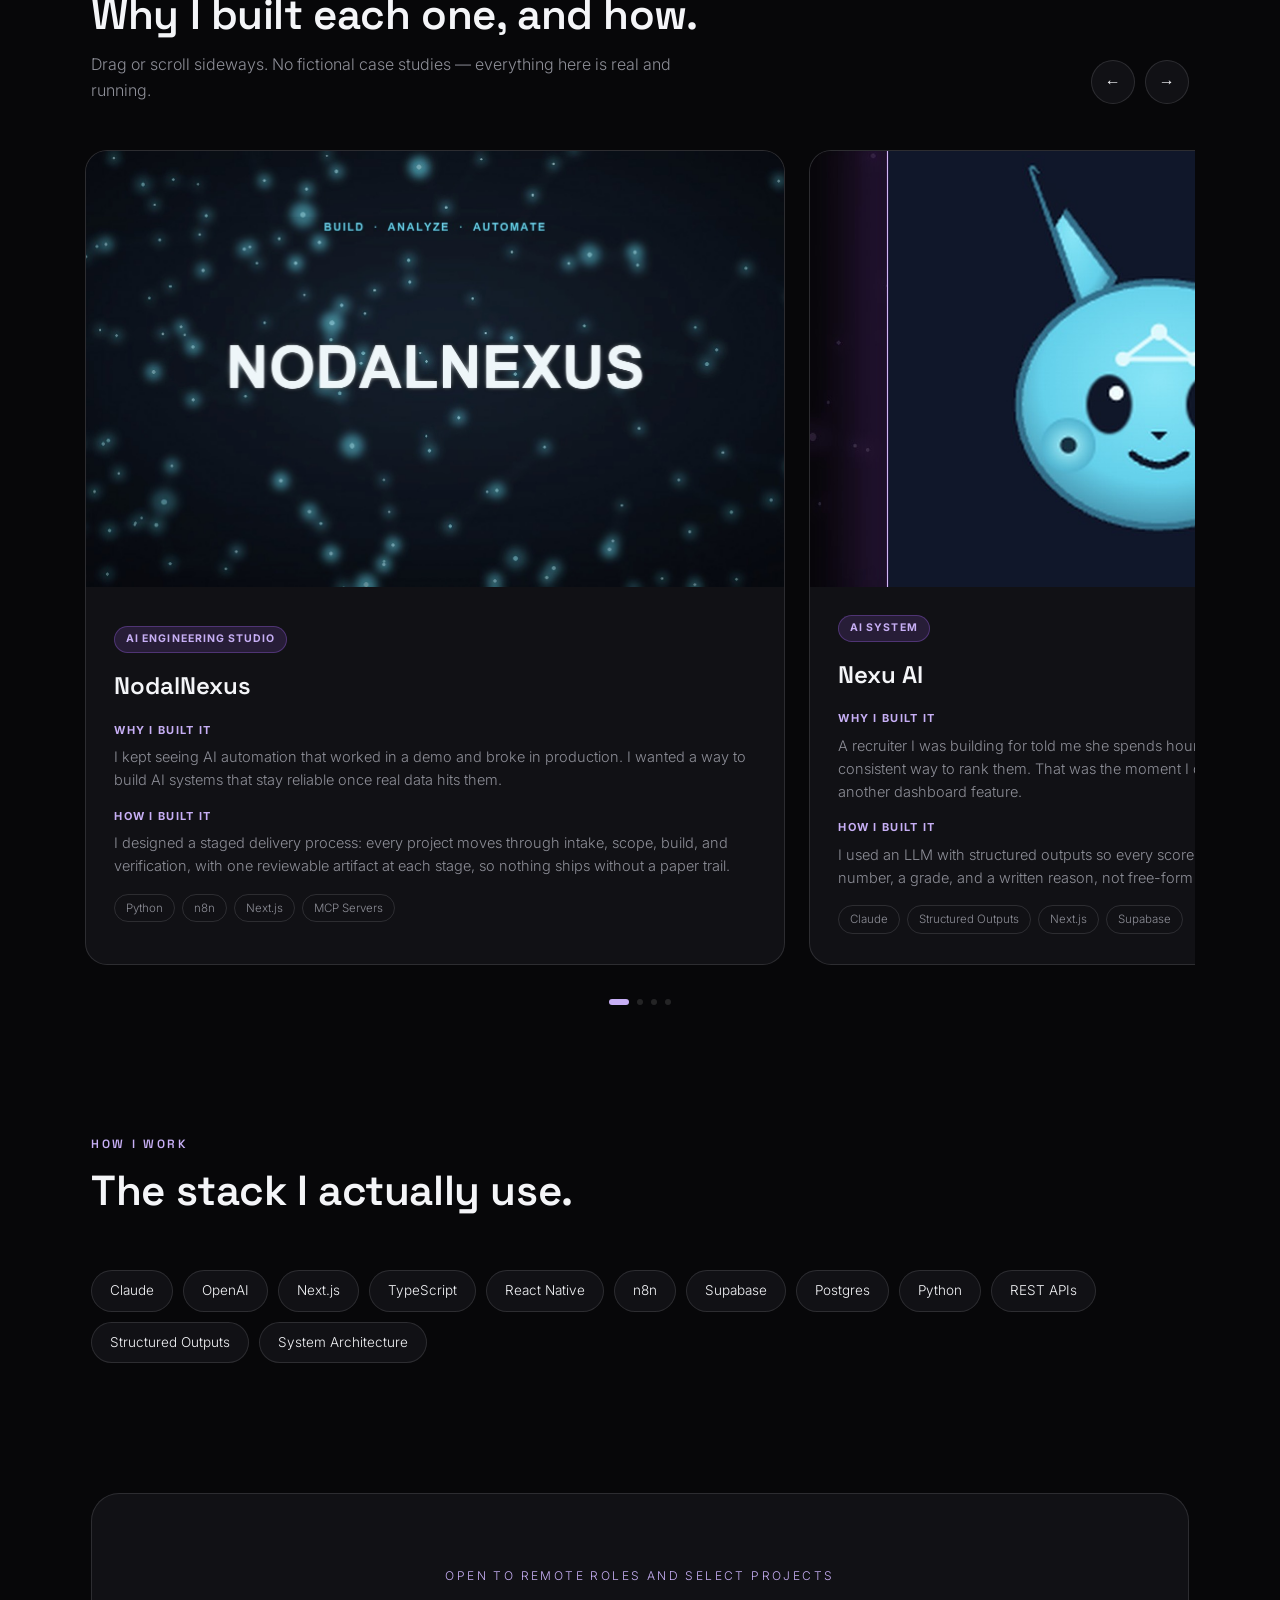
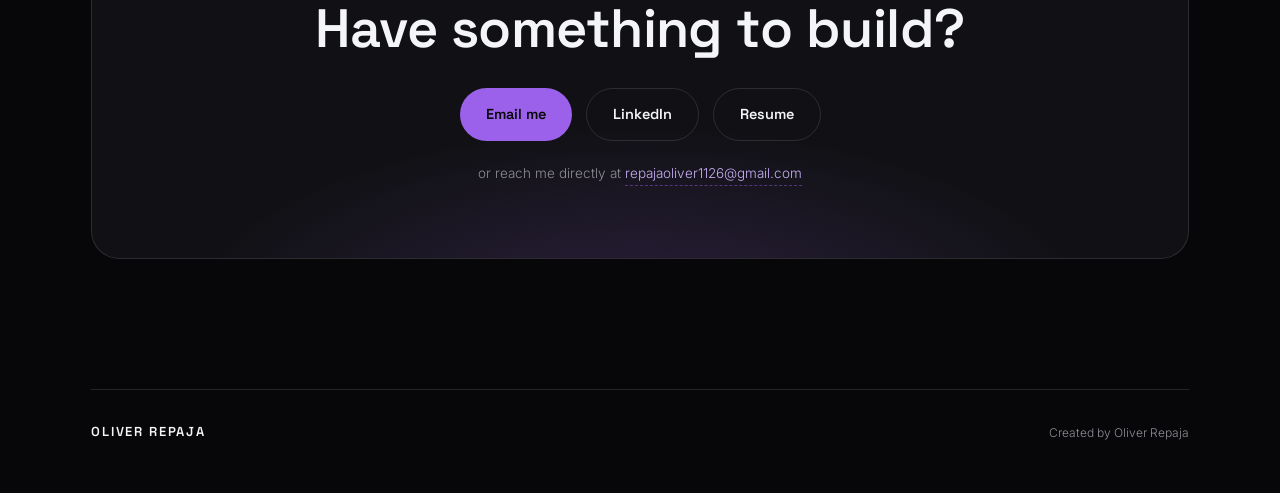
==== commit 0968e08c: "Rebuild portfolio: honest content, real projects, violet design system Replaces the old automation-a" ====
--- a/index.html
+++ b/index.html
@@ -1,684 +1,516 @@
-<!DOCTYPE html>
-<html lang="en">
-
-<head>
-    <meta charset="UTF-8">
-    <meta name="viewport" content="width=device-width, initial-scale=1.0">
-    <title>Oliver Repaja | AI Automation Specialist</title>
-
-    <!-- Google Fonts -->
-    <link rel="preconnect" href="https://fonts.googleapis.com">
-    <link rel="preconnect" href="https://fonts.gstatic.com" crossorigin>
-    <link
-        href="https://fonts.googleapis.com/css2?family=Inter:wght@300;400;500;600&family=Space+Grotesk:wght@500;700&display=swap"
-        rel="stylesheet">
-
-    <!-- SEO & Social Sharing -->
-    <meta name="description"
-        content="AI Implementation Specialist & Workflow Architect. Building self-driving business structures with NodalNexus, Profitex AI, and Becandify.">
-    <meta property="og:title" content="Oliver Repaja | AI Automation Specialist">
-    <meta property="og:description"
-        content="Bridging the gap between human intuition and machine execution. Explore NodalNexus, Profitex AI, and more.">
-    <meta property="og:image" content="https://oliverrepaja.com/img/og-image.jpg"> <!-- Replace with actual URL -->
-    <meta property="og:url" content="https://oliverrepaja.com">
-    <meta property="og:type" content="website">
-    <meta name="twitter:card" content="summary_large_image">
-    <meta name="twitter:title" content="Oliver Repaja | AI Automation Specialist">
-    <meta name="twitter:description" content="Building self-driving business structures.">
-    <meta name="twitter:image" content="https://oliverrepaja.com/img/og-image.jpg">
-
-    <!-- Custom CSS -->
-    <link rel="stylesheet" href="css/style.css">
+<!DOCTYPE html><html lang="en"><head>
+<meta charset="UTF-8"><meta name="viewport" content="width=device-width, initial-scale=1.0">
+<title>Oliver Repaja — AI Engineer</title>
+<meta name="description" content="Oliver Repaja, AI Engineer. I build AI systems, software, and automation that solve real bottlenecks — NodalNexus, PlanSync PH, Nexu AI, and the Ops Dashboard.">
+<link rel="icon" href="favicon.ico" sizes="any">
+<link rel="icon" href="favicon-256.png" type="image/png">
+
+<meta property="og:type" content="website">
+<meta property="og:title" content="Oliver Repaja — AI Engineer">
+<meta property="og:description" content="I build AI systems, software, and automation that solve real bottlenecks — NodalNexus, PlanSync PH, Nexu AI, and the Ops Dashboard.">
+<meta property="og:image" content="og-image.jpg">
+<meta name="twitter:card" content="summary_large_image">
+<meta name="twitter:title" content="Oliver Repaja — AI Engineer">
+<meta name="twitter:description" content="I build AI systems, software, and automation that solve real bottlenecks.">
+<meta name="twitter:image" content="og-image.jpg">
+
+<script type="application/ld+json">
+{
+  "@context": "https://schema.org",
+  "@type": "Person",
+  "name": "Oliver Repaja",
+  "jobTitle": "AI Engineer",
+  "email": "repajaoliver1126@gmail.com",
+  "url": "https://oliver1126.github.io/portfolio/",
+  "sameAs": ["https://linkedin.com/in/oliver-repaja"],
+  "knowsAbout": ["AI Engineering", "LLM Integration", "Software Development", "Automation"]
+}
+</script>
+
+<link rel="preconnect" href="https://fonts.googleapis.com"><link rel="preconnect" href="https://fonts.gstatic.com" crossorigin>
+<link href="https://fonts.googleapis.com/css2?family=Inter:wght@300;400;500;600;700&family=Space+Grotesk:wght@500;600;700&display=swap" rel="stylesheet">
+<style>
+  :root{
+    /* Neutral graphite base — violet is an ACCENT, not an overall tint */
+    --bg:oklch(0.13 0.006 280); --bg-2:oklch(0.18 0.008 280); --bg-3:oklch(0.22 0.01 280);
+    --ink:oklch(0.97 0.004 280); --muted:oklch(0.65 0.012 280);
+    --accent:oklch(0.62 0.20 300); --accent-light:oklch(0.80 0.10 300);
+    --hair:color-mix(in oklch,var(--ink) 12%,transparent);
+    --disp:'Space Grotesk',sans-serif; --sans:'Inter',sans-serif;
+  }
+  *{box-sizing:border-box}
+  html{scroll-behavior:smooth}
+  body{margin:0;background:var(--bg);color:var(--ink);font-family:var(--sans);font-weight:300;line-height:1.6;-webkit-font-smoothing:antialiased;overflow-x:hidden}
+  a{color:inherit;text-decoration:none}::selection{background:var(--accent);color:var(--bg)}
+  img{max-width:100%;display:block}
+  .wrap{max-width:1200px;margin:0 auto;padding:0 clamp(20px,4vw,56px)}
+  section{position:relative;z-index:2}
+
+  /* very subtle ambient glow — small, corner-anchored, not a wash */
+  body::before{content:"";position:fixed;inset:0;z-index:-1;background:
+    radial-gradient(38% 34% at 12% -4%,color-mix(in oklch,var(--accent) 7%,transparent),transparent 60%),
+    radial-gradient(34% 30% at 100% 12%,color-mix(in oklch,var(--accent) 5%,transparent),transparent 62%),
+    var(--bg);
+    animation:drift 30s ease-in-out infinite}
+  @keyframes drift{0%,100%{background-position:0 0}50%{background-position:0 -2%}}
+
+  /* floating pill nav */
+  .nav{position:fixed;top:20px;left:50%;transform:translateX(-50%);z-index:80;
+    display:flex;align-items:center;gap:6px;padding:8px 8px 8px 18px;border-radius:999px;
+    background:color-mix(in oklch,var(--bg-2) 78%,transparent);backdrop-filter:blur(16px);
+    border:1px solid var(--hair);box-shadow:0 10px 40px rgba(0,0,0,.45);
+    animation:navIn .55s cubic-bezier(.16,1,.3,1) both}
+  @keyframes navIn{from{opacity:0;transform:translate(-50%,-16px)}to{opacity:1;transform:translate(-50%,0)}}
+  .nav .brand{font-family:var(--disp);font-weight:600;font-size:13px;letter-spacing:.08em;margin-right:10px;white-space:nowrap}
+  .nav a{font-size:12.5px;font-weight:500;color:var(--muted);padding:9px 14px;border-radius:999px;transition:.25s;white-space:nowrap}
+  .nav a:hover{color:var(--ink);background:color-mix(in oklch,var(--ink) 6%,transparent)}
+  .nav .cta{background:var(--accent);color:var(--bg);font-weight:600}
+  .nav .cta:hover{background:var(--accent-light)}
+  .nav .burger{display:none;width:36px;height:36px;border-radius:50%;border:1px solid var(--hair);background:transparent;
+    color:var(--ink);cursor:pointer;align-items:center;justify-content:center;font-size:16px}
+  .nav-drop{display:none;position:fixed;top:74px;left:50%;transform:translateX(-50%);z-index:79;
+    flex-direction:column;gap:4px;min-width:200px;padding:10px;border-radius:20px;
+    background:color-mix(in oklch,var(--bg-2) 92%,transparent);backdrop-filter:blur(16px);
+    border:1px solid var(--hair);box-shadow:0 14px 40px rgba(0,0,0,.5)}
+  .nav-drop a{font-size:13.5px;color:var(--muted);padding:11px 16px;border-radius:12px}
+  .nav-drop a:hover{color:var(--ink);background:color-mix(in oklch,var(--ink) 6%,transparent)}
+  .nav-drop.open{display:flex}
+  @media(max-width:640px){
+    .nav a:not(.cta){display:none}
+    .nav .burger{display:flex}
+  }
+
+  /* magnetic buttons */
+  .btn{position:relative;display:inline-flex;align-items:center;gap:8px;font-family:var(--disp);font-weight:600;
+    padding:14px 26px;border-radius:999px;font-size:14.5px;transition:transform .18s cubic-bezier(.16,1,.3,1),background .25s,border-color .25s;
+    will-change:transform}
+  .btn.solid{background:var(--accent);color:var(--bg)}
+  .btn.solid:hover{background:var(--accent-light)}
+  .btn.ghost{border:1px solid var(--hair);color:var(--ink)}
+  .btn.ghost:hover{border-color:color-mix(in oklch,var(--accent) 55%,transparent);color:var(--accent-light)}
+
+  /* ---- HERO ---- */
+  .hero{padding:170px 0 90px;display:grid;grid-template-columns:1.15fr 0.85fr;gap:clamp(30px,6vw,80px);align-items:center}
+  .fade-up{opacity:0;transform:translateY(20px);animation:fadeUp .65s cubic-bezier(.16,1,.3,1) forwards}
+  @keyframes fadeUp{to{opacity:1;transform:none}}
+  .hero-eye{display:inline-flex;align-items:center;gap:8px;font-size:12px;font-weight:600;letter-spacing:.18em;text-transform:uppercase;color:var(--accent-light);
+    background:color-mix(in oklch,var(--accent) 14%,transparent);border:1px solid color-mix(in oklch,var(--accent) 35%,transparent);padding:7px 14px;border-radius:999px;margin-bottom:22px}
+  .hero-eye .dot{width:6px;height:6px;border-radius:50%;background:var(--accent-light);box-shadow:0 0 8px var(--accent-light);animation:pulse 1.8s ease-in-out infinite}
+  @keyframes pulse{0%,100%{opacity:1;transform:scale(1)}50%{opacity:.5;transform:scale(1.4)}}
+  .hero h1{font-family:var(--disp);font-weight:600;font-size:clamp(38px,5.4vw,64px);line-height:1.05;letter-spacing:-.01em;margin:0 0 20px}
+  .hero h1 span{color:var(--accent-light)}
+  .hero p.lede{color:var(--muted);font-size:17.5px;max-width:52ch;margin:0 0 32px}
+  .hero-ctas{display:flex;gap:14px;flex-wrap:wrap;margin-bottom:38px}
+  .hero-chips{display:flex;flex-wrap:wrap;gap:9px}
+  .chip{font-size:12.5px;color:var(--muted);border:1px solid var(--hair);padding:6px 13px;border-radius:999px}
+
+  .hero-photo-wrap{position:relative;justify-self:center;perspective:1000px}
+  .hero-photo{position:relative;width:min(340px,80vw);aspect-ratio:4/5;border-radius:28px;overflow:hidden;
+    border:1px solid color-mix(in oklch,var(--accent) 30%,transparent);transition:transform .35s cubic-bezier(.16,1,.3,1);transform-style:preserve-3d;
+    box-shadow:0 0 0 1px color-mix(in oklch,var(--accent) 12%,transparent),0 30px 80px -20px rgba(0,0,0,.6),0 0 90px -10px color-mix(in oklch,var(--accent) 30%,transparent)}
+  .hero-photo img{width:100%;height:100%;object-fit:cover}
+  .hero-badge{position:absolute;left:-22px;bottom:26px;background:var(--bg-2);border:1px solid var(--hair);border-radius:16px;padding:12px 18px;
+    box-shadow:0 14px 40px rgba(0,0,0,.4);display:flex;align-items:center;gap:10px;animation:floatY 5.5s ease-in-out infinite}
+  @keyframes floatY{0%,100%{transform:translateY(0)}50%{transform:translateY(-5px)}}
+  .hero-badge .pulse{width:8px;height:8px;border-radius:50%;background:#4ade80;box-shadow:0 0 8px #4ade80;flex:none;animation:pulse 1.6s ease-in-out infinite}
+  .hero-badge b{font-family:var(--disp);font-size:12.5px;font-weight:600;display:block}
+  .hero-badge span{font-size:11px;color:var(--muted)}
+  @media(max-width:900px){.hero{grid-template-columns:1fr;padding-top:150px}.hero-photo-wrap{order:-1}}
+
+  .kicker{font-family:var(--disp);font-size:12px;font-weight:600;letter-spacing:.22em;text-transform:uppercase;color:var(--accent-light);margin-bottom:14px}
+  .sec-head{max-width:640px;margin-bottom:56px}
+  .sec-head h2{font-family:var(--disp);font-weight:600;font-size:clamp(28px,3.6vw,42px);line-height:1.1;letter-spacing:-.01em;margin:0 0 14px}
+  .sec-head p{color:var(--muted);font-size:16px;margin:0}
+
+  .about{padding:0 0 90px;border-bottom:1px solid var(--hair)}
+  .about p{max-width:70ch;color:var(--muted);font-size:16.5px;line-height:1.7;margin:0}
+
+  /* ---- EXPERIENCE: a plain stacked list, distinct from the Approach timeline ---- */
+  .experience{padding:90px 0}
+  .xp-list{display:flex;flex-direction:column;gap:0}
+  .xp-item{padding:24px 0;border-top:1px solid var(--hair)}
+  .xp-item:last-child{border-bottom:1px solid var(--hair)}
+  .xp-head{display:flex;justify-content:space-between;align-items:baseline;flex-wrap:wrap;gap:8px;margin-bottom:8px}
+  .xp-title{font-family:var(--disp);font-weight:600;font-size:16.5px}
+  .xp-org{color:var(--accent-light);font-size:14px;font-weight:500;margin-left:10px}
+  .xp-date{font-size:12.5px;color:var(--muted);white-space:nowrap;font-family:var(--disp)}
+  .xp-item p{color:var(--muted);font-size:14.5px;max-width:70ch;margin:0}
+
+  /* ---- APPROACH: numbered vertical timeline ---- */
+  .approach{padding:110px 0}
+  .approach-list{position:relative;border-left:1px solid var(--hair);margin-left:26px}
+  .approach-item{position:relative;padding:0 0 56px 46px}
+  .approach-item:last-child{padding-bottom:0}
+  .approach-num{position:absolute;left:-27px;top:-2px;width:52px;height:52px;border-radius:50%;
+    background:var(--bg-2);border:1px solid color-mix(in oklch,var(--accent) 40%,transparent);
+    display:flex;align-items:center;justify-content:center;font-family:var(--disp);font-weight:600;font-size:15px;color:var(--accent-light)}
+  .approach-problem{font-size:13px;text-transform:uppercase;letter-spacing:.08em;color:var(--muted);margin-bottom:8px}
+  .approach-item h3{font-family:var(--disp);font-weight:600;font-size:clamp(19px,2.4vw,24px);margin:0 0 10px;line-height:1.3}
+  .approach-item p{color:var(--muted);font-size:15.5px;max-width:62ch;margin:0 0 14px}
+  .approach-solve{display:inline-flex;align-items:center;gap:10px;font-size:13.5px;background:color-mix(in oklch,var(--accent) 10%,transparent);
+    border:1px solid color-mix(in oklch,var(--accent) 26%,transparent);border-radius:12px;padding:10px 16px}
+  .approach-solve b{color:var(--accent-light);font-family:var(--disp);font-weight:600}
+
+  /* ---- WORK: horizontal scroll-snap carousel ---- */
+  .work{padding:110px 0 130px}
+  .work-head{display:flex;justify-content:space-between;align-items:flex-end;gap:24px;margin-bottom:40px;flex-wrap:wrap}
+  .work-nav{display:flex;gap:10px}
+  .work-nav button{width:44px;height:44px;border-radius:50%;border:1px solid var(--hair);background:var(--bg-2);color:var(--ink);
+    cursor:pointer;font-size:16px;transition:.25s;display:flex;align-items:center;justify-content:center}
+  .work-nav button:hover{border-color:color-mix(in oklch,var(--accent) 55%,transparent);color:var(--accent-light);transform:translateY(-2px)}
+  .work-track{display:flex;gap:24px;overflow-x:auto;scroll-snap-type:x mandatory;padding:6px 6px 26px;margin:0 -6px;
+    scrollbar-width:none}
+  .work-track::-webkit-scrollbar{display:none}
+  .wcard{scroll-snap-align:start;flex:0 0 min(700px,88vw);border-radius:22px;overflow:hidden;border:1px solid var(--hair);background:var(--bg-2);
+    display:grid;grid-template-columns:1fr;transition:border-color .3s,transform .3s cubic-bezier(.16,1,.3,1)}
+  .wcard:hover{transform:translateY(-4px)}
+  .wcard:hover{border-color:color-mix(in oklch,var(--accent) 40%,transparent)}
+  .wcard-img{aspect-ratio:16/10;overflow:hidden}
+  .wcard-img img{width:100%;height:100%;object-fit:cover;transition:transform .5s cubic-bezier(.16,1,.3,1)}
+  .wcard:hover .wcard-img img{transform:scale(1.035)}
+  .wcard-body{padding:26px 28px 30px}
+  .wcard-tag{display:inline-block;font-size:10.5px;font-weight:700;letter-spacing:.1em;text-transform:uppercase;color:var(--accent-light);
+    background:color-mix(in oklch,var(--accent) 16%,transparent);border:1px solid color-mix(in oklch,var(--accent) 34%,transparent);
+    padding:4px 11px;border-radius:999px;margin-bottom:14px}
+  .wcard h3{font-family:var(--disp);font-weight:600;font-size:24px;margin:0 0 16px}
+  .wcard-block{margin-bottom:16px}
+  .wcard-block .lbl{font-size:11px;font-weight:700;letter-spacing:.12em;text-transform:uppercase;color:var(--accent-light);margin-bottom:6px}
+  .wcard-block p{color:var(--muted);font-size:14.5px;margin:0;line-height:1.6}
+  .wcard-stack{display:flex;flex-wrap:wrap;gap:7px;margin-top:16px}
+  .wcard-stack span{font-size:11.5px;color:var(--muted);border:1px solid var(--hair);padding:4px 11px;border-radius:999px}
+  .work-dots{display:flex;gap:8px;justify-content:center;margin-top:8px}
+  .work-dots span{width:6px;height:6px;border-radius:50%;background:var(--hair);transition:.3s}
+  .work-dots span.on{background:var(--accent-light);width:20px;border-radius:4px}
+  @media(max-width:640px){.wcard{flex-basis:87vw}}
+
+  /* ---- SKILLS ---- */
+  .skills{padding:0 0 110px}
+  .skill-row{display:flex;flex-wrap:wrap;gap:10px}
+  .skill-pill{font-size:13.5px;color:var(--ink);border:1px solid var(--hair);background:var(--bg-2);padding:9px 18px;border-radius:999px;transition:.25s}
+  .skill-pill:hover{border-color:color-mix(in oklch,var(--accent) 45%,transparent);color:var(--accent-light);transform:translateY(-2px)}
+
+  /* ---- CONTACT ---- */
+  .contact{padding:20px 0 130px}
+  .contact-card{border-radius:28px;padding:clamp(40px,7vw,72px);text-align:center;position:relative;overflow:hidden;
+    background:var(--bg-2);border:1px solid var(--hair)}
+  .contact-card::before{content:"";position:absolute;inset:0;background:radial-gradient(60% 80% at 50% 120%,color-mix(in oklch,var(--accent) 20%,transparent),transparent 70%);pointer-events:none}
+  .contact-card .k{position:relative;font-size:12px;letter-spacing:.2em;text-transform:uppercase;color:var(--accent-light);margin-bottom:16px}
+  .contact-card h2{position:relative;font-family:var(--disp);font-weight:600;font-size:clamp(30px,5vw,54px);line-height:1.05;letter-spacing:-.01em;margin:0 0 30px}
+  .contact-links{position:relative;display:flex;gap:14px;justify-content:center;flex-wrap:wrap}
+  .contact-fallback{position:relative;margin:22px 0 0;font-size:13.5px;color:var(--muted)}
+  .contact-fallback button{font:inherit;color:var(--accent-light);background:none;border:none;border-bottom:1px dashed color-mix(in oklch,var(--accent) 45%,transparent);cursor:pointer;padding:0}
+  .contact-fallback button:hover{color:var(--ink)}
+
+  footer{padding:32px 0 50px;border-top:1px solid var(--hair)}
+  footer .row{display:flex;justify-content:space-between;align-items:center;flex-wrap:wrap;gap:12px}
+  .fwm{font-family:var(--disp);font-weight:600;font-size:13px;letter-spacing:.14em}
+  footer .cc{font-size:12px;color:var(--muted)}
+
+  .reveal{opacity:0;transform:translateY(18px);transition:opacity .55s cubic-bezier(.16,1,.3,1),transform .55s cubic-bezier(.16,1,.3,1)}
+  .reveal.in{opacity:1;transform:none}
+</style>
 </head>
-
 <body>
 
-    <!-- Navigation -->
-    <nav style="position: fixed; top: 0; width: 100%; padding: 1.5rem 2rem; z-index: 100; backdrop-filter: blur(10px);">
-        <div class="container" style="display: flex; justify-content: space-between; align-items: center;">
-            <a href="#" style="font-family: var(--font-display); font-weight: 700; font-size: 1.25rem;">OR.</a>
-            <div style="display: flex; gap: 2rem;">
-                <a href="#about" style="color: var(--text-secondary); font-size: 0.9rem;">About</a>
-                <a href="#projects" style="color: var(--text-secondary); font-size: 0.9rem;">Projects</a>
-                <a href="#services" style="color: var(--text-secondary); font-size: 0.9rem;">Services</a>
-                <a href="#contact" class="btn-primary" style="padding: 0.5rem 1rem; font-size: 0.8rem;">Book
-                    Discovery</a>
-            </div>
-        </div>
-    </nav>
-
-    <!-- Hero Section -->
-    <header class="hero">
-        <div class="hero-bg" id="hero-canvas"></div>
-        <div class="container hero-content">
-            <h1 class="fade-in">Oliver Repaja</h1>
-            <h2 class="fade-in delay-100"
-                style="font-size: 1.5rem; margin-bottom: 2rem; color: var(--text-accent); font-weight: 500;">
-                AI Implementation Specialist & Workflow Architect
-            </h2>
-            <p class="fade-in delay-200">
-                Bridging the gap between human intuition and machine execution. Building self-driving business
-                structures that scale.
-            </p>
-            <div class="fade-in delay-300" style="margin-top: 3rem;">
-                <a href="#projects" class="btn-primary">View My Work</a>
-            </div>
-
-            <!-- Terminal Component -->
-            <div class="terminal-container fade-in delay-300">
-                <div class="terminal-header">
-                    <div class="terminal-dot red"></div>
-                    <div class="terminal-dot yellow"></div>
-                    <div class="terminal-dot green"></div>
-                </div>
-                <div class="terminal-body">
-                    <!-- Lines injected by JS -->
-                </div>
-                <span class="cmd-prefix">></span><span class="cursor"></span>
-            </div>
-        </div>
-    </header>
-
-    <!-- Trusted By Section (Social Proof) -->
-    <section class="trusted-by" style="padding: 2rem 0; border-bottom: 1px solid rgba(255,255,255,0.05);">
-        <div class="container">
-            <p
-                style="text-align: center; color: var(--text-secondary); font-size: 0.8rem; margin-bottom: 1.5rem; letter-spacing: 1px;">
-                TRUSTED BY INNOVATIVE COMPANIES</p>
-            <div style="display: flex; justify-content: center; gap: 3rem; flex-wrap: wrap; opacity: 0.6;">
-                <!-- Placeholders for logos -->
-                <span style="font-weight: 700; font-size: 1.2rem; color: #fff;">Acme Corp</span>
-                <span style="font-weight: 700; font-size: 1.2rem; color: #fff;">GlobalTech</span>
-                <span style="font-weight: 700; font-size: 1.2rem; color: #fff;">Nebula AI</span>
-                <span style="font-weight: 700; font-size: 1.2rem; color: #fff;">StartUp Inc</span>
-            </div>
-        </div>
-    </section>
-
-    <!-- About Section -->
-    <section id="about">
-        <div class="container">
-            <h2 class="section-title fade-in">Bridging Intent & Execution</h2>
-            <div class="about-grid">
-                <div class="glass-card fade-in delay-200"
-                    style="padding: 1rem; border: 1px solid rgba(99, 102, 241, 0.5); box-shadow: 0 0 30px rgba(99, 102, 241, 0.3);">
-                    <img src="img/profile.jpg" alt="Oliver Repaja"
-                        style="width: 100%; height: auto; border-radius: 8px;">
-                </div>
-                <div class="about-text fade-in">
-                    <h3>The Vibe Coding Philosophy</h3>
-                    <p>
-                        We are entering an era where coding is no longer about syntax, but about
-                        <strong>intent</strong>. My approach, "Vibe Coding," sits at the intersection of human
-                        creativity and agentic precision.
-                    </p>
-                    <p>
-                        While most AI agencies stop at simple chatbots, I architect <strong>Self-Driving Business
-                            Structures</strong>. I don't just automate tasks; I build organisms that can reason, plan,
-                        and execute.
-                    </p>
-                    <p>
-                        My work transforms the "Vibe" (your high-level vision) into deterministic, rock-solid code that
-                        runs your business while you sleep.
-                    </p>
-                </div>
-            </div>
-        </div>
-    </section>
-
-    <!-- ===== Projects Overview Grid ===== -->
-    <section id="projects">
-        <div class="container">
-            <h2 class="section-title fade-in">Projects</h2>
-            <div class="projects-grid">
-                <!-- NodalNexus Card -->
-                <a href="#nodalnexus" class="project-card indigo fade-in">
-                    <div class="project-card-icon">🧬</div>
-                    <h3>NodalNexus</h3>
-                    <span class="project-tag">Self-Annealing Agentic Ecosystem</span>
-                    <p>The autonomous operating system that powers my entire agency. 3-Layer Architecture with
-                        self-healing infrastructure.</p>
-                </a>
-
-                <!-- Profitex Card -->
-                <a href="#profitex" class="project-card emerald fade-in delay-100">
-                    <div class="project-card-icon">📈</div>
-                    <h3>Profitex AI</h3>
-                    <span class="project-tag">AI Outreach Engine</span>
-                    <p>The AI SDR that books meetings while you sleep. Enterprise automation with concierge management.
-                    </p>
-                </a>
-
-                <!-- Becandify Card -->
-                <a href="#becandify" class="project-card sky fade-in delay-200">
-                    <div class="project-card-icon">🎥</div>
-                    <h3>Becandify AI</h3>
-                    <span class="project-tag">AI Video Interview Platform</span>
-                    <p>Stop watching 50 hours of video interviews. Async interviews with AI scoring and candidate
-                        ranking.</p>
-                </a>
-            </div>
-        </div>
-    </section>
-
-    <!-- ===== Project Detail: NodalNexus ===== -->
-    <section id="nodalnexus" class="project-section indigo-bg">
-        <div class="container">
-            <h2 class="section-title fade-in">NodalNexus</h2>
-            <p style="text-align: center; max-width: 700px; margin: 0 auto 4rem; color: var(--text-secondary);"
-                class="fade-in">
-                The Automated AI Agency (AAA). A self-annealing ecosystem designed to run autonomously.
-            </p>
-
-            <div class="glass-card fade-in" style="margin-bottom: 4rem;">
-                <div style="text-align: center; margin-bottom: 3rem;">
-                    <h3 class="text-gradient">The 3-Layer Architecture</h3>
-                    <p>Pushing complexity into deterministic code for reliability.</p>
-                </div>
-
-                <div class="architecture-diagram">
-                    <div class="arch-layer">
-                        <div class="layer-icon" style="border-color: #a855f7; color: #a855f7;">1</div>
-                        <div class="layer-content">
-                            <h4>The Directive (Layer 1)</h4>
-                            <p>Markdown-based SOPs in the "Brain" repository. The "Intent" layer — defines goals,
-                                inputs, and edge cases in natural language. <br><span
-                                    style="font-size: 0.8rem; color: var(--text-secondary);">Example: `blueprint.md`
-                                    defining the exact outcome of a lead gen campaign.</span></p>
-                        </div>
-                    </div>
-                    <div style="height: 40px; width: 2px; background: rgba(255,255,255,0.1); margin-left: 29px;"></div>
-                    <div class="arch-layer">
-                        <div class="layer-icon" style="border-color: #6366f1; color: #6366f1;">2</div>
-                        <div class="layer-content">
-                            <h4>Orchestration (Layer 2)</h4>
-                            <p><strong>The Nervous System</strong> (n8n). Intelligent routing from intent to tools.
-                                <br><span style="font-size: 0.8rem; color: var(--text-secondary);">Antigravity Manager
-                                    View spawns parallel agents for research and execution.</span>
-                            </p>
-                        </div>
-                    </div>
-                    <div style="height: 40px; width: 2px; background: rgba(255,255,255,0.1); margin-left: 29px;"></div>
-                    <div class="arch-layer">
-                        <div class="layer-icon" style="border-color: #ec4899; color: #ec4899;">3</div>
-                        <div class="layer-content">
-                            <h4>Execution (Layer 3)</h4>
-                            <p><strong>The Hands</strong>. Deterministic Python scripts and MCP servers. <br><span
-                                    style="font-size: 0.8rem; color: var(--text-secondary);">Zero hallucination. Pure,
-                                    testable code that runs on the metal.</span></p>
-                        </div>
-                    </div>
-                </div>
-            </div>
-
-            <!-- Deep Dive: NodalNexus -->
-            <div class="deep-dive-grid">
-                <div class="deep-dive-card fade-in">
-                    <h4>🔍 The Insight</h4>
-                    <p>Traditional agencies hit a "complexity ceiling." Adding more people slows down communication. The
-                        only way to scale is to remove humans from the loop.</p>
-                </div>
-                <div class="deep-dive-card fade-in delay-100">
-                    <h4>⚠️ The Bottleneck</h4>
-                    <ul>
-                        <li><strong>Hallucinations:</strong> LLMs making up API parameters.</li>
-                        <li><strong>State Management:</strong> Losing context in multi-day workflows.</li>
-                        <li><strong>Dependency Hell:</strong> One API change breaking the whole chain.</li>
-                    </ul>
-                </div>
-                <div class="deep-dive-card fade-in delay-200">
-                    <h4>🛠 The Approach</h4>
-                    <ul>
-                        <li><strong>Deterministic Core:</strong> Moving logic from Prompts to Python (Layer 3).</li>
-                        <li><strong>Self-Annealing:</strong> An observer agent that catches errors, rewrites the code,
-                            and updates the SOP automatically.</li>
-                    </ul>
-                </div>
-            </div>
-
-            <div class="about-grid reverse">
-                <div class="about-text fade-in">
-                    <h3>The Self-Annealing Loop</h3>
-                    <p>The defining feature — an "immune system" for your business.</p>
-                    <ul style="list-style: none; margin-left: 1rem; color: var(--text-secondary);">
-                        <li style="margin-bottom: 1rem; position: relative;">
-                            <span style="position: absolute; left: -1.5rem; color: var(--text-accent);">•</span>
-                            <strong>Failure is Signal:</strong> When a script breaks, the system wakes up the Brain.
-                        </li>
-                        <li style="margin-bottom: 1rem; position: relative;">
-                            <span style="position: absolute; left: -1.5rem; color: var(--text-accent);">•</span>
-                            <strong>Auto-Correction:</strong> The agent reads the error, rewrites the code, and updates
-                            the SOP.
-                        </li>
-                        <li style="margin-bottom: 1rem; position: relative;">
-                            <span style="position: absolute; left: -1.5rem; color: var(--text-accent);">•</span>
-                            <strong>Result:</strong> Zero-touch maintenance. The system gets stronger with every error.
-                        </li>
-                    </ul>
-                </div>
-                <div class="interactive-card fade-in delay-200"
-                    style="min-height: 300px; position: relative; border-radius: 16px; overflow: hidden; cursor: pointer;">
-                    <img src="img/self-annealing.jpg" alt="Self-Annealing Loop Visualization"
-                        style="width: 100%; height: 100%; object-fit: cover; transition: transform 0.1s ease-out;">
-                    <div class="card-glare"></div>
-                </div>
-            </div>
-
-            <div class="stat-grid" style="margin-top: 3rem;">
-                <div class="stat-card fade-in">
-                    <div class="stat-value indigo">3</div>
-                    <div class="stat-label">Architecture Layers</div>
-                </div>
-                <div class="stat-card fade-in delay-100">
-                    <div class="stat-value indigo">0</div>
-                    <div class="stat-label">Human Intervention Required</div>
-                </div>
-                <div class="stat-card fade-in delay-200">
-                    <div class="stat-value indigo">∞</div>
-                    <div class="stat-label">Self-Healing Cycles</div>
-                </div>
-            </div>
-
-            <div class="tech-pills" style="justify-content: center; margin-top: 2rem;">
-                <span class="tech-pill">Python</span>
-                <span class="tech-pill">n8n</span>
-                <span class="tech-pill">Antigravity</span>
-                <span class="tech-pill">MCP Servers</span>
-                <span class="tech-pill">Markdown SOPs</span>
-            </div>
-        </div>
-    </section>
-
-    <!-- ===== Project Detail: Profitex AI ===== -->
-    <section id="profitex" class="project-section emerald-bg">
-        <div class="container">
-            <h2 class="section-title fade-in">Profitex AI</h2>
-            <p style="text-align: center; max-width: 700px; margin: 0 auto 4rem; color: var(--text-secondary);"
-                class="fade-in">
-                The AI SDR That Books Meetings While You Sleep. Enterprise automation with concierge management.
-            </p>
-
-            <div class="about-grid">
-                <div class="about-text fade-in">
-                    <h3 style="color: #10b981;">The "Anti-SaaS" Philosophy</h3>
-                    <p>Most tools give you a login and wish you luck. <strong>Profitex sells outcomes, not
-                            software.</strong></p>
-                    <p>We combine enterprise-grade n8n automation with concierge management. You don't learn how to
-                        prompt AI; you just approve the meetings on your dashboard.</p>
-
-                    <h4 style="color: #fff; margin-top: 1.5rem; font-size: 1.1rem;">The Results Dashboard</h4>
-                    <ul style="list-style: none; color: var(--text-secondary); margin-top: 0.5rem;">
-                        <li style="margin-bottom: 0.5rem;">✅ <strong>Enriched:</strong> Deep research on every lead.
-                        </li>
-                        <li style="margin-bottom: 0.5rem;">📩 <strong>Sent:</strong> Hyper-personalized pitches.</li>
-                        <li style="margin-bottom: 0.5rem;">📅 <strong>Booked:</strong> Direct calendar integration.</li>
-                    </ul>
-
-                    <div class="tech-pills" style="margin-top: 2rem;">
-                        <span class="tech-pill">Next.js</span>
-                        <span class="tech-pill">n8n</span>
-                        <span class="tech-pill">Supabase</span>
-                        <span class="tech-pill">Clerk Auth</span>
-                        <span class="tech-pill">Stripe</span>
-                    </div>
-                </div>
-                <div class="glass-card fade-in delay-200"
-                    style="display: flex; flex-direction: column; align-items: center; justify-content: center; background: rgba(16, 185, 129, 0.05); border-color: rgba(16, 185, 129, 0.2); padding: 3rem;">
-                    <div style="text-align: center;">
-                        <div style="font-size: 4rem; margin-bottom: 1rem;">📈</div>
-                        <h4 style="color: #10b981;">Performance Pricing</h4>
-                        <p style="color: var(--text-secondary); font-size: 0.9rem; margin-top: 1rem;">
-                            $1,000 Setup + $500/mo Retainer<br>
-                            + <strong>$150 per Qualified Meeting</strong>
-                        </p>
-                        <p style="font-size: 0.8rem; opacity: 0.7; margin-top: 0.5rem;">Clients love paying for results.
-                        </p>
-                    </div>
-                </div>
-            </div>
-
-            <!-- Deep Dive: Profitex -->
-            <div class="deep-dive-grid">
-                <div class="deep-dive-card fade-in">
-                    <h4>🔍 The Insight</h4>
-                    <p>SDRs spend 80% of their time on data entry, not selling. Generic AI spam is indistinguishable
-                        from noise and gets ignored.</p>
-                </div>
-                <div class="deep-dive-card fade-in delay-100">
-                    <h4>⚠️ The Bottleneck</h4>
-                    <ul>
-                        <li><strong>Deliverability:</strong> Sending 1000s of cold emails burns domains.</li>
-                        <li><strong>Dirty Data:</strong> Enrichment tools often return invalid emails.</li>
-                    </ul>
-                </div>
-                <div class="deep-dive-card fade-in delay-200">
-                    <h4>🛠 The Approach</h4>
-                    <ul>
-                        <li><strong>Inbox Rotation:</strong> Automated warming and rotation of 50+ sender domains.</li>
-                        <li><strong>Waterfall Enrichment:</strong> Check Apollo → if null, check Snov.io → if null,
-                            scrape manually.</li>
-                    </ul>
-                </div>
-            </div>
-
-            <div class="stat-grid" style="margin-top: 3rem;">
-                <div class="stat-card fade-in">
-                    <div class="stat-value emerald">20-30</div>
-                    <div class="stat-label">Meetings Booked / Month</div>
-                </div>
-                <div class="stat-card fade-in delay-100">
-                    <div class="stat-value emerald">$299</div>
-                    <div class="stat-label">Starting Monthly Price</div>
-                </div>
-                <div class="stat-card fade-in delay-200">
-                    <div class="stat-value emerald">1,000+</div>
-                    <div class="stat-label">Leads Enriched / Month</div>
-                </div>
-            </div>
-        </div>
-    </section>
-
-    <!-- ===== Project Detail: Becandify AI ===== -->
-    <section id="becandify" class="project-section sky-bg">
-        <div class="container">
-            <h2 class="section-title fade-in">Becandify AI</h2>
-            <p style="text-align: center; max-width: 700px; margin: 0 auto 4rem; color: var(--text-secondary);"
-                class="fade-in">
-                The "Anti-Corporate" Recruiting Platform. Stop watching 50 hours of video interviews — let AI do it.
-            </p>
-
-            <div class="about-grid">
-                <div class="glass-card fade-in"
-                    style="display: flex; align-items: center; justify-content: center; background: rgba(14, 165, 233, 0.05); border-color: rgba(14, 165, 233, 0.2);">
-                    <div style="text-align: center;">
-                        <div style="font-size: 4rem; margin-bottom: 1rem;">🎥</div>
-                        <h4 style="color: #0ea5e9;">AI Candidate Scoring</h4>
-                        <p style="color: var(--text-secondary); font-size: 0.9rem;">Video + Resume → AI Score (0-100)
-                        </p>
-                    </div>
-                </div>
-                <div class="about-text fade-in delay-100">
-                    <h3 style="color: #0ea5e9;">The AI Scoring Pipeline</h3>
-                    <p>We don't just record video; we understand it. The system uses a multi-stage analysis pipeline:
-                    </p>
-
-                    <ol
-                        style="color: var(--text-secondary); margin-left: 1.5rem; margin-top: 1rem; margin-bottom: 2rem;">
-                        <li style="margin-bottom: 0.5rem;"><strong>Capture:</strong> Candidate records async video
-                            Answer via Daily.co.</li>
-                        <li style="margin-bottom: 0.5rem;"><strong>Transcribe:</strong> Deepgram converts audio to text
-                            with millisecond accuracy.</li>
-                        <li style="margin-bottom: 0.5rem;"><strong>Analyze:</strong> OpenAI GPT-4o compares the
-                            transcript + resume against the Job Description.</li>
-                        <li style="margin-bottom: 0.5rem;"><strong>Score:</strong> Generates a 0-100 match score and
-                            specific interview summary.</li>
-                    </ol>
-
-                    <div class="tech-pills">
-                        <span class="tech-pill">Next.js 14</span>
-                        <span class="tech-pill">Supabase</span>
-                        <span class="tech-pill">Daily.co</span>
-                        <span class="tech-pill">Deepgram</span>
-                        <span class="tech-pill">OpenAI</span>
-                    </div>
-                </div>
-            </div>
-
-            <!-- Deep Dive: Becandify -->
-            <div class="deep-dive-grid">
-                <div class="deep-dive-card fade-in">
-                    <h4>🔍 The Insight</h4>
-                    <p>Resumes are poor proxies for soft skills, but live interviews are unscalable time sinks for
-                        founders.</p>
-                </div>
-                <div class="deep-dive-card fade-in delay-100">
-                    <h4>⚠️ The Bottleneck</h4>
-                    <ul>
-                        <li><strong>Video Latency:</strong> Processing heavy video files in real-time is expensive.</li>
-                        <li><strong>Bias:</strong> Ensuring AI doesn't penalize accents or background noise.</li>
-                    </ul>
-                </div>
-                <div class="deep-dive-card fade-in delay-200">
-                    <h4>🛠 The Approach</h4>
-                    <ul>
-                        <li><strong>Text-First Analysis:</strong> We don't analyze pixels; we analyze semantic
-                            transcriptions (Deepgram).</li>
-                        <li><strong>Rubric Scoring:</strong> Forcing the LLM to score against a strict JSON schema, not
-                            "vibes."</li>
-                    </ul>
-                </div>
-            </div>
-
-            <div class="stat-grid" style="margin-top: 3rem;">
-                <div class="stat-card fade-in">
-                    <div class="stat-value sky">0-100</div>
-                    <div class="stat-label">AI Candidate Score</div>
-                </div>
-                <div class="stat-card fade-in delay-100">
-                    <div class="stat-value sky">24/7</div>
-                    <div class="stat-label">Async Interviews</div>
-                </div>
-                <div class="stat-card fade-in delay-200">
-                    <div class="stat-value sky">GDPR</div>
-                    <div class="stat-label">Compliant by Design</div>
-                </div>
-            </div>
-        </div>
-    </section>
-
-    <!-- Services Section -->
-    <section id="services">
-        <div class="container">
-            <h2 class="section-title fade-in">Core Services</h2>
-            <div class="services-grid">
-                <!-- Service 1: Strategy -->
-                <div class="service-card fade-in">
-                    <div class="service-icon">🧠</div>
-                    <h3>Strategy & Architecture</h3>
-                    <p>
-                        "The Brain." Market research, technical specifications, and converting business intent into
-                        executable directives.
-                    </p>
-                </div>
-
-                <!-- Service 2: Automation -->
-                <div class="service-card fade-in delay-100">
-                    <div class="service-icon">⚡</div>
-                    <h3>Workflow Automation</h3>
-                    <p>
-                        "The Hands." Building robust n8n workflows and Python scripts that execute tasks with
-                        deterministic reliability.
-                    </p>
-                </div>
-
-                <!-- Service 3: Marketing -->
-                <div class="service-card fade-in delay-200">
-                    <div class="service-icon">📢</div>
-                    <h3>Content Engines</h3>
-                    <p>
-                        "The Voice." Automated repurposing pipelines and hyper-personalized outreach systems that scale
-                        your presence.
-                    </p>
-                </div>
-
-                <!-- Service 4: Financial -->
-                <div class="service-card fade-in delay-300">
-                    <div class="service-icon">💎</div>
-                    <h3>ROI & Systems</h3>
-                    <p>
-                        "The Verification." Token-based billing pipelines and Proof-of-Work artifact generation for
-                        complete transparency.
-                    </p>
-                </div>
-            </div>
-        </div>
-    </section>
-
-    <!-- Tech Stack Marquee -->
-    <section class="tech-stack fade-in">
-        <div class="marquee-container">
-            <!-- Duplicate content for infinite scroll effect (2 sets) -->
-            <span class="marquee-item">NodalNexus</span>
-            <span class="marquee-item">Python</span>
-            <span class="marquee-item">n8n</span>
-            <span class="marquee-item">TypeScript</span>
-            <span class="marquee-item">OpenAI</span>
-            <span class="marquee-item">Anthropic</span>
-            <span class="marquee-item">Stripe</span>
-            <span class="marquee-item">Docker</span>
-
-            <span class="marquee-item">NodalNexus</span>
-            <span class="marquee-item">Python</span>
-            <span class="marquee-item">n8n</span>
-            <span class="marquee-item">TypeScript</span>
-            <span class="marquee-item">OpenAI</span>
-            <span class="marquee-item">Anthropic</span>
-            <span class="marquee-item">Stripe</span>
-            <span class="marquee-item">Docker</span>
-        </div>
-    </section>
-
-
-
-    <!-- NodalTalent Case Study -->
-    <section id="nodaltalent" class="case-study-alt" style="padding: 6rem 0;">
-        <div class="container">
-            <h2 class="section-title fade-in">Case Study: NodalTalent</h2>
-            <div class="about-grid">
-                <div class="about-text fade-in">
-                    <h3>AI for Recruitment</h3>
-                    <p>
-                        Recruiters spend 20+ hours a week reading irrelevant resumes. NodalTalent solves this by
-                        deploying autonomous <strong>Screener Agents</strong>.
-                    </p>
-                    <p>
-                        The system parses 1,000+ PDFs/hour, ranks candidates against the Job Description, and even
-                        handles rejection emails automatically.
-                    </p>
-                    <div class="stat-grid">
-                        <div class="stat-card">
-                            <div class="stat-value">30x</div>
-                            <div class="stat-label">ROI vs Human</div>
-                        </div>
-                        <div class="stat-card">
-                            <div class="stat-value">24/7</div>
-                            <div class="stat-label">Operation</div>
-                        </div>
-                        <div class="stat-card">
-                            <div class="stat-value">0%</div>
-                            <div class="stat-label">Hallucination</div>
-                        </div>
-                    </div>
-                </div>
-                <div class="glass-card fade-in delay-200"
-                    style="display: flex; align-items: center; justify-content: center; background: rgba(16, 185, 129, 0.05); border-color: rgba(16, 185, 129, 0.2);">
-                    <div style="text-align: center;">
-                        <div style="font-size: 4rem; margin-bottom: 1rem;">🎯</div>
-                        <h4 style="color: #10b981;">The Hunter Agent</h4>
-                        <p style="color: var(--text-secondary); font-size: 0.9rem;">Autonomous Outbound Sourcing</p>
-                    </div>
-                </div>
-            </div>
-        </div>
-    </section>
-
-    </section>
-
-    <!-- Latest Insights Section -->
-    <section id="insights" style="background: rgba(255,255,255,0.02);">
-        <div class="container">
-            <h2 class="section-title fade-in">Latest Insights</h2>
-            <div class="services-grid" style="grid-template-columns: repeat(auto-fit, minmax(300px, 1fr));">
-                <!-- Blog Card 1 -->
-                <a href="#" class="service-card fade-in" style="text-align: left; opacity: 0.8; cursor: default;">
-                    <span
-                        style="font-size: 0.8rem; color: var(--text-accent); text-transform: uppercase; letter-spacing: 1px;">Philosophy</span>
-                    <h3 style="margin-top: 1rem; font-size: 1.4rem;">The Era of "Vibe Coding"</h3>
-                    <p>Why modern coding is shifting from syntax to intent, and how natural language is becoming the new
-                        compiler.</p>
-                </a>
-                <!-- Blog Card 2 -->
-                <a href="#" class="service-card fade-in delay-100"
-                    style="text-align: left; opacity: 0.8; cursor: default;">
-                    <span
-                        style="font-size: 0.8rem; color: #10b981; text-transform: uppercase; letter-spacing: 1px;">Strategy</span>
-                    <h3 style="margin-top: 1rem; font-size: 1.4rem;">Building Self-Annealing Orgs</h3>
-                    <p>How to design business structures that heal themselves. Exploring the "Failure is Signal" loop.
-                    </p>
-                </a>
-                <!-- Blog Card 3 -->
-                <a href="#" class="service-card fade-in delay-200"
-                    style="text-align: left; opacity: 0.8; cursor: default;">
-                    <span
-                        style="font-size: 0.8rem; color: #0ea5e9; text-transform: uppercase; letter-spacing: 1px;">Future</span>
-                    <h3 style="margin-top: 1rem; font-size: 1.4rem;">Beyond Chatbots: Agentic AI</h3>
-                    <p>Moving from "Chat with PDF" to "Go do this job." The rise of autonomous agents in the enterprise.
-                    </p>
-                </a>
-            </div>
-        </div>
-    </section>
-
-    <!-- ROI Calculator -->
-    <section id="roi-calculator" style="padding: 6rem 0;">
-        <div class="container">
-            <div class="glass-card fade-in" style="max-width: 800px; margin: 0 auto; padding: 3rem;">
-                <h2 class="section-title" style="margin-bottom: 2rem;">Calculate Your Automation Potential</h2>
-                <div style="display: grid; grid-template-columns: 1fr 1fr; gap: 4rem; align-items: center;">
-                    <div>
-                        <div style="margin-bottom: 2rem;">
-                            <label style="display: block; margin-bottom: 0.5rem; color: var(--text-secondary);">Hours
-                                spent on manual tasks (per week)</label>
-                            <input type="range" id="hoursInput" min="0" max="100" value="20"
-                                style="width: 100%; accent-color: #6366f1;">
-                            <span id="hoursValue" style="font-size: 1.5rem; font-weight: 700; color: #fff;">20</span>
-                            <span style="color: var(--text-secondary);">hrs/week</span>
-                        </div>
-                        <div>
-                            <label style="display: block; margin-bottom: 0.5rem; color: var(--text-secondary);">Average
-                                Hourly Rate ($)</label>
-                            <input type="range" id="rateInput" min="20" max="500" value="50" step="10"
-                                style="width: 100%; accent-color: #6366f1;">
-                            <span id="rateValue" style="font-size: 1.5rem; font-weight: 700; color: #fff;">$50</span>
-                            <span style="color: var(--text-secondary);">/hr</span>
-                        </div>
-                    </div>
-                    <div
-                        style="text-align: center; padding: 2rem; background: rgba(99, 102, 241, 0.1); border-radius: 16px; border: 1px solid rgba(99, 102, 241, 0.2);">
-                        <p
-                            style="text-transform: uppercase; font-size: 0.9rem; letter-spacing: 1px; color: var(--text-secondary);">
-                            Potential Annual Savings</p>
-                        <div id="savingsValue"
-                            style="font-size: 3.5rem; font-weight: 700; color: #6366f1; margin: 1rem 0;">$52,000</div>
-                        <a href="#contact" class="btn-primary" style="font-size: 0.9rem;">Start Saving Today</a>
-                    </div>
-                </div>
-            </div>
-        </div>
-    </section>
-
-    <!-- Contact Section -->
-    <section id="contact" style="padding-bottom: 8rem;">
-        <div class="container contact-card glass-card fade-in">
-            <h2 class="section-title" style="margin-bottom: 1.5rem;">Ready to Automate?</h2>
-            <p style="color: var(--text-secondary); margin-bottom: 2rem;">
-                Let's discuss how we can build a self-driving architecture for your business.
-            </p>
-            <a href="mailto:contact@oliverrepaja.com" class="btn-primary">Get in Touch</a>
-        </div>
-        <div class="social-links">
-            <a href="https://www.linkedin.com/in/oliver-repaja" class="social-icon" title="LinkedIn" target="_blank"
-                rel="noopener noreferrer">in</a>
-            <a href="#" class="social-icon" title="GitHub">gh</a>
-            <a href="https://web.facebook.com/olysaiautomation/" class="social-icon" title="Facebook" target="_blank"
-                rel="noopener noreferrer">fb</a>
-        </div>
-        <footer style="text-align: center; margin-top: 4rem; color: var(--text-secondary); font-size: 0.8rem;">
-            &copy; 2026 Oliver Repaja. Built with NodalNexus.
-        </footer>
-    </section>
-
-    <script src="js/main.js"></script>
-</body>
-
-</html>+<nav class="nav">
+  <span class="brand">OLIVER REPAJA</span>
+  <a href="#experience">Experience</a>
+  <a href="#approach">Approach</a>
+  <a href="#work">Work</a>
+  <a href="resume.html" target="_blank" rel="noopener">Resume</a>
+  <a href="#contact">Contact</a>
+  <a class="cta" href="mailto:repajaoliver1126@gmail.com">Get in touch</a>
+  <button class="burger" id="burgerBtn" aria-label="Menu">&#9776;</button>
+</nav>
+<div class="nav-drop" id="navDrop">
+  <a href="#experience">Experience</a>
+  <a href="#approach">Approach</a>
+  <a href="#work">Work</a>
+  <a href="resume.html" target="_blank" rel="noopener">Resume</a>
+  <a href="#contact">Contact</a>
+</div>
+
+<div class="wrap">
+  <section class="hero">
+    <div>
+      <div class="hero-eye fade-up" style="animation-delay:.03s"><span class="dot"></span> AI Engineer · Builder</div>
+      <h1 class="fade-up" style="animation-delay:.09s">I build AI systems that find the <span>bottleneck</span> and fix it.</h1>
+      <p class="lede fade-up" style="animation-delay:.15s">I design and build AI systems, software, and the automation behind them — end to end, reliable, and explainable. Not slide decks, shipped products.</p>
+      <div class="hero-ctas fade-up" style="animation-delay:.21s">
+        <a class="btn solid magnetic" href="#work">See my work</a>
+        <a class="btn ghost magnetic" href="resume.html" target="_blank" rel="noopener">&#8681; Resume</a>
+        <a class="btn ghost magnetic" href="mailto:repajaoliver1126@gmail.com">Get in touch</a>
+      </div>
+      <div class="hero-chips fade-up" style="animation-delay:.27s">
+        <span class="chip">Claude &amp; OpenAI</span>
+        <span class="chip">Next.js</span>
+        <span class="chip">TypeScript</span>
+        <span class="chip">n8n</span>
+        <span class="chip">Supabase</span>
+      </div>
+    </div>
+    <div class="hero-photo-wrap fade-up" style="animation-delay:.12s">
+      <div class="hero-photo" id="tiltPhoto">
+        <img src="assets/photo.jpg" alt="Oliver Repaja" onerror="this.onerror=null;this.src='assets/photo-placeholder.jpg'">
+      </div>
+      <div class="hero-badge">
+        <span class="pulse"></span>
+        <span><b>Open to work</b><span>Remote &amp; select projects</span></span>
+      </div>
+    </div>
+  </section>
+
+  <section class="about reveal">
+    <p>I'm based in Parañaque City, Philippines, and I work solo across the full build: architecture, implementation, and launch. I founded NodalNexus to run every project the same way — small stages, one reviewable result per step — so the AI I ship stays reliable once real data hits it. Open to remote roles and select freelance projects.</p>
+  </section>
+
+  <section class="experience" id="experience">
+    <div class="sec-head reveal">
+      <div class="kicker">Experience</div>
+      <h2>Where I've built this.</h2>
+    </div>
+    <div class="xp-list">
+
+      <div class="xp-item reveal">
+        <div class="xp-head">
+          <div><span class="xp-title">Founder &amp; AI Engineer</span><span class="xp-org">NodalNexus</span></div>
+          <div class="xp-date">June 2025 — Present</div>
+        </div>
+        <p>Design and build AI systems, software, and automation end to end, working solo from architecture to launch.</p>
+      </div>
+
+      <div class="xp-item reveal">
+        <div class="xp-head">
+          <div><span class="xp-title">Freelancer, n8n Automation Specialist</span></div>
+          <div class="xp-date">Jan 2025 — Feb 2026</div>
+        </div>
+        <p>Built automation workflows, process mapping, AI agents, and agentic workflows for clients. API and webhook integration, prompt systems, and RAG / second-brain implementations.</p>
+      </div>
+
+      <div class="xp-item reveal">
+        <div class="xp-head">
+          <div><span class="xp-title">Web Designer &amp; Automation Specialist</span><span class="xp-org">GoHighLevel Agency</span></div>
+          <div class="xp-date">Jan 2024 — Dec 2024</div>
+        </div>
+        <p>Designed websites and funnels and built automation workflows on the GoHighLevel CRM platform for agency clients.</p>
+      </div>
+
+    </div>
+  </section>
+
+  <section class="approach" id="approach">
+    <div class="sec-head reveal">
+      <div class="kicker">Where I plug in</div>
+      <h2>Every project starts with a bottleneck.</h2>
+      <p>Here's what I actually noticed, and what I built to fix it.</p>
+    </div>
+    <div class="approach-list">
+
+      <div class="approach-item reveal">
+        <div class="approach-num">01</div>
+        <div class="approach-problem">The bottleneck</div>
+        <h3>Recruiters lose hours manually screening CVs</h3>
+        <p>Every batch of resumes gets read one by one, with no consistent way to judge a fit or explain why a candidate was ranked the way they were.</p>
+        <div class="approach-solve">Fixed with <b>Nexu AI</b> — screens and ranks a stack of CVs against a job in minutes, with a written reason for every score.</div>
+      </div>
+
+      <div class="approach-item reveal">
+        <div class="approach-num">02</div>
+        <div class="approach-problem">The bottleneck</div>
+        <h3>Lead and candidate pipelines get lost across spreadsheets and email</h3>
+        <p>No single place to see what's new, what's scored, and what needs a human decision, so good leads go cold.</p>
+        <div class="approach-solve">Fixed with the <b>Ops Dashboard</b> — captures, scores, and organizes the pipeline automatically, with humans approving the calls that matter.</div>
+      </div>
+
+      <div class="approach-item reveal">
+        <div class="approach-num">03</div>
+        <div class="approach-problem">The bottleneck</div>
+        <h3>Planning an event means juggling five apps and a group chat</h3>
+        <p>Guest lists in one place, budget in a spreadsheet, suppliers found through word of mouth, and no single view of the day.</p>
+        <div class="approach-solve">Fixed with <b>PlanSync PH</b> — one app for guests, budget, RSVPs, suppliers, and an AI speech writer. Shipped to the Play Store.</div>
+      </div>
+
+      <div class="approach-item reveal">
+        <div class="approach-num">04</div>
+        <div class="approach-problem">The bottleneck</div>
+        <h3>AI agents are unpredictable and hard to trust with real decisions</h3>
+        <p>Most automation is a black box: it works until it doesn't, and nobody can tell you why.</p>
+        <div class="approach-solve">Fixed by how I run <b>NodalNexus</b> — every AI project is delivered in small, auditable stages, so every result comes with the reasoning behind it.</div>
+      </div>
+
+    </div>
+  </section>
+
+  <section class="work" id="work">
+    <div class="work-head">
+      <div class="sec-head reveal" style="margin-bottom:0">
+        <div class="kicker">Selected work</div>
+        <h2>Why I built each one, and how.</h2>
+        <p>Drag or scroll sideways. No fictional case studies — everything here is real and running.</p>
+      </div>
+      <div class="work-nav reveal">
+        <button id="wPrev" aria-label="Previous">&#8592;</button>
+        <button id="wNext" aria-label="Next">&#8594;</button>
+      </div>
+    </div>
+
+    <div class="work-track" id="workTrack">
+
+      <article class="wcard reveal">
+        <div class="wcard-img"><img src="assets/pages/proj-nodalnexus.jpg" alt="NodalNexus"></div>
+        <div class="wcard-body">
+          <span class="wcard-tag">AI Engineering Studio</span>
+          <h3>NodalNexus</h3>
+          <div class="wcard-block"><div class="lbl">Why I built it</div><p>I kept seeing AI automation that worked in a demo and broke in production. I wanted a way to build AI systems that stay reliable once real data hits them.</p></div>
+          <div class="wcard-block"><div class="lbl">How I built it</div><p>I designed a staged delivery process: every project moves through intake, scope, build, and verification, with one reviewable artifact at each stage, so nothing ships without a paper trail.</p></div>
+          <div class="wcard-stack"><span>Python</span><span>n8n</span><span>Next.js</span><span>MCP Servers</span></div>
+        </div>
+      </article>
+
+      <article class="wcard reveal">
+        <div class="wcard-img"><img src="assets/pages/proj-nexu.jpg" alt="Nexu AI"></div>
+        <div class="wcard-body">
+          <span class="wcard-tag">AI System</span>
+          <h3>Nexu AI</h3>
+          <div class="wcard-block"><div class="lbl">Why I built it</div><p>A recruiter I was building for told me she spends hours reading CVs one by one with no consistent way to rank them. That was the moment I decided to build a screener instead of another dashboard feature.</p></div>
+          <div class="wcard-block"><div class="lbl">How I built it</div><p>I used an LLM with structured outputs so every score comes back as a strict, typed result: a number, a grade, and a written reason, not free-form text I'd have to parse by hand.</p></div>
+          <div class="wcard-stack"><span>Claude</span><span>Structured Outputs</span><span>Next.js</span><span>Supabase</span></div>
+        </div>
+      </article>
+
+      <article class="wcard reveal">
+        <div class="wcard-img"><img src="assets/pages/proj-ops.jpg" alt="Ops Dashboard"></div>
+        <div class="wcard-body">
+          <span class="wcard-tag">Automation &amp; Workflows</span>
+          <h3>Ops Dashboard</h3>
+          <div class="wcard-block"><div class="lbl">Why I built it</div><p>Once leads started coming in, spreadsheets couldn't keep up. Nothing showed status at a glance, and good leads went cold waiting on a reply.</p></div>
+          <div class="wcard-block"><div class="lbl">How I built it</div><p>I built a single dashboard that captures new leads, scores them automatically, and only surfaces the ones that need a human decision, instead of showing everything at once.</p></div>
+          <div class="wcard-stack"><span>Next.js</span><span>Supabase</span><span>n8n</span><span>REST APIs</span></div>
+        </div>
+      </article>
+
+      <article class="wcard reveal">
+        <div class="wcard-img"><img src="assets/pages/proj-plansync.jpg" alt="PlanSync PH" style="object-position:top"></div>
+        <div class="wcard-body">
+          <span class="wcard-tag">Software System</span>
+          <h3>PlanSync PH</h3>
+          <div class="wcard-block"><div class="lbl">Why I built it</div><p>I watched people planning weddings juggle five apps and a group chat, with the budget always a guess until the week before the event. I decided a single app was overdue.</p></div>
+          <div class="wcard-block"><div class="lbl">How I built it</div><p>I built it as one product covering guests, budget, RSVPs, and suppliers, and added an AI speech writer since that was the task people dreaded most.</p></div>
+          <div class="wcard-stack"><span>React Native</span><span>Next.js</span><span>Supabase</span><span>Claude</span></div>
+        </div>
+      </article>
+
+    </div>
+    <div class="work-dots reveal" id="workDots"></div>
+  </section>
+
+  <section class="skills">
+    <div class="sec-head reveal">
+      <div class="kicker">How I work</div>
+      <h2>The stack I actually use.</h2>
+    </div>
+    <div class="skill-row reveal">
+      <span class="skill-pill">Claude</span><span class="skill-pill">OpenAI</span><span class="skill-pill">Next.js</span>
+      <span class="skill-pill">TypeScript</span><span class="skill-pill">React Native</span><span class="skill-pill">n8n</span>
+      <span class="skill-pill">Supabase</span><span class="skill-pill">Postgres</span><span class="skill-pill">Python</span>
+      <span class="skill-pill">REST APIs</span><span class="skill-pill">Structured Outputs</span><span class="skill-pill">System Architecture</span>
+    </div>
+  </section>
+
+  <section class="contact" id="contact">
+    <div class="contact-card reveal">
+      <div class="k">Open to remote roles and select projects</div>
+      <h2>Have something to build?</h2>
+      <div class="contact-links">
+        <a class="btn solid magnetic" href="mailto:repajaoliver1126@gmail.com">Email me</a>
+        <a class="btn ghost magnetic" href="https://linkedin.com/in/oliver-repaja" target="_blank" rel="noopener">LinkedIn</a>
+        <a class="btn ghost magnetic" href="resume.html" target="_blank" rel="noopener">Resume</a>
+      </div>
+      <p class="contact-fallback">or reach me directly at <button id="copyEmail" data-email="repajaoliver1126@gmail.com">repajaoliver1126@gmail.com</button></p>
+    </div>
+  </section>
+
+  <footer>
+    <div class="row">
+      <span class="fwm">OLIVER REPAJA</span>
+      <span class="cc">Created by Oliver Repaja</span>
+    </div>
+  </footer>
+</div>
+
+<script>
+  // copy email fallback (in case mailto: has no configured client)
+  const copyBtn = document.getElementById('copyEmail');
+  if (copyBtn) {
+    copyBtn.addEventListener('click', () => {
+      navigator.clipboard.writeText(copyBtn.dataset.email).then(() => {
+        const original = copyBtn.textContent;
+        copyBtn.textContent = 'Copied!';
+        setTimeout(() => { copyBtn.textContent = original; }, 1500);
+      });
+    });
+  }
+
+  // mobile nav toggle
+  const burger = document.getElementById('burgerBtn');
+  const navDrop = document.getElementById('navDrop');
+  burger.addEventListener('click', () => navDrop.classList.toggle('open'));
+  navDrop.querySelectorAll('a').forEach(a => a.addEventListener('click', () => navDrop.classList.remove('open')));
+  document.addEventListener('click', (e) => {
+    if (!navDrop.contains(e.target) && !burger.contains(e.target)) navDrop.classList.remove('open');
+  });
+
+  // scroll reveal, staggered
+  const revealEls = [...document.querySelectorAll('.reveal')];
+  const obs = new IntersectionObserver((entries) => {
+    entries.forEach(e => {
+      if (e.isIntersecting) {
+        const i = [...e.target.parentElement.children].indexOf(e.target);
+        e.target.style.transitionDelay = (Math.min(i,6) * 0.045) + 's';
+        e.target.classList.add('in');
+      }
+    });
+  }, { threshold: 0.15 });
+  revealEls.forEach(el => obs.observe(el));
+
+  // magnetic buttons
+  document.querySelectorAll('.magnetic').forEach(btn => {
+    btn.addEventListener('mousemove', (e) => {
+      const r = btn.getBoundingClientRect();
+      const x = e.clientX - r.left - r.width/2, y = e.clientY - r.top - r.height/2;
+      btn.style.transform = `translate(${x*0.16}px, ${y*0.2}px)`;
+    });
+    btn.addEventListener('mouseleave', () => { btn.style.transform = ''; });
+  });
+
+  // hero photo tilt
+  const tilt = document.getElementById('tiltPhoto');
+  if (tilt) {
+    document.addEventListener('mousemove', (e) => {
+      const r = tilt.getBoundingClientRect();
+      const cx = r.left + r.width/2, cy = r.top + r.height/2;
+      const dx = (e.clientX - cx) / r.width, dy = (e.clientY - cy) / r.height;
+      tilt.style.transform = `rotateY(${dx*6}deg) rotateX(${-dy*6}deg)`;
+    });
+  }
+
+  // horizontal work carousel: arrows + dots
+  const track = document.getElementById('workTrack');
+  const cards = [...track.children];
+  const dotsWrap = document.getElementById('workDots');
+  cards.forEach((_, i) => {
+    const d = document.createElement('span');
+    if (i === 0) d.classList.add('on');
+    d.addEventListener('click', () => cards[i].scrollIntoView({ behavior: 'smooth', inline: 'start', block: 'nearest' }));
+    dotsWrap.appendChild(d);
+  });
+  const dots = [...dotsWrap.children];
+  const cardWidth = () => cards[0].getBoundingClientRect().width + 24;
+  document.getElementById('wNext').addEventListener('click', () => track.scrollBy({ left: cardWidth(), behavior: 'smooth' }));
+  document.getElementById('wPrev').addEventListener('click', () => track.scrollBy({ left: -cardWidth(), behavior: 'smooth' }));
+  track.addEventListener('scroll', () => {
+    const idx = Math.round(track.scrollLeft / cardWidth());
+    dots.forEach((d, i) => d.classList.toggle('on', i === idx));
+  }, { passive: true });
+</script>
+</body></html>
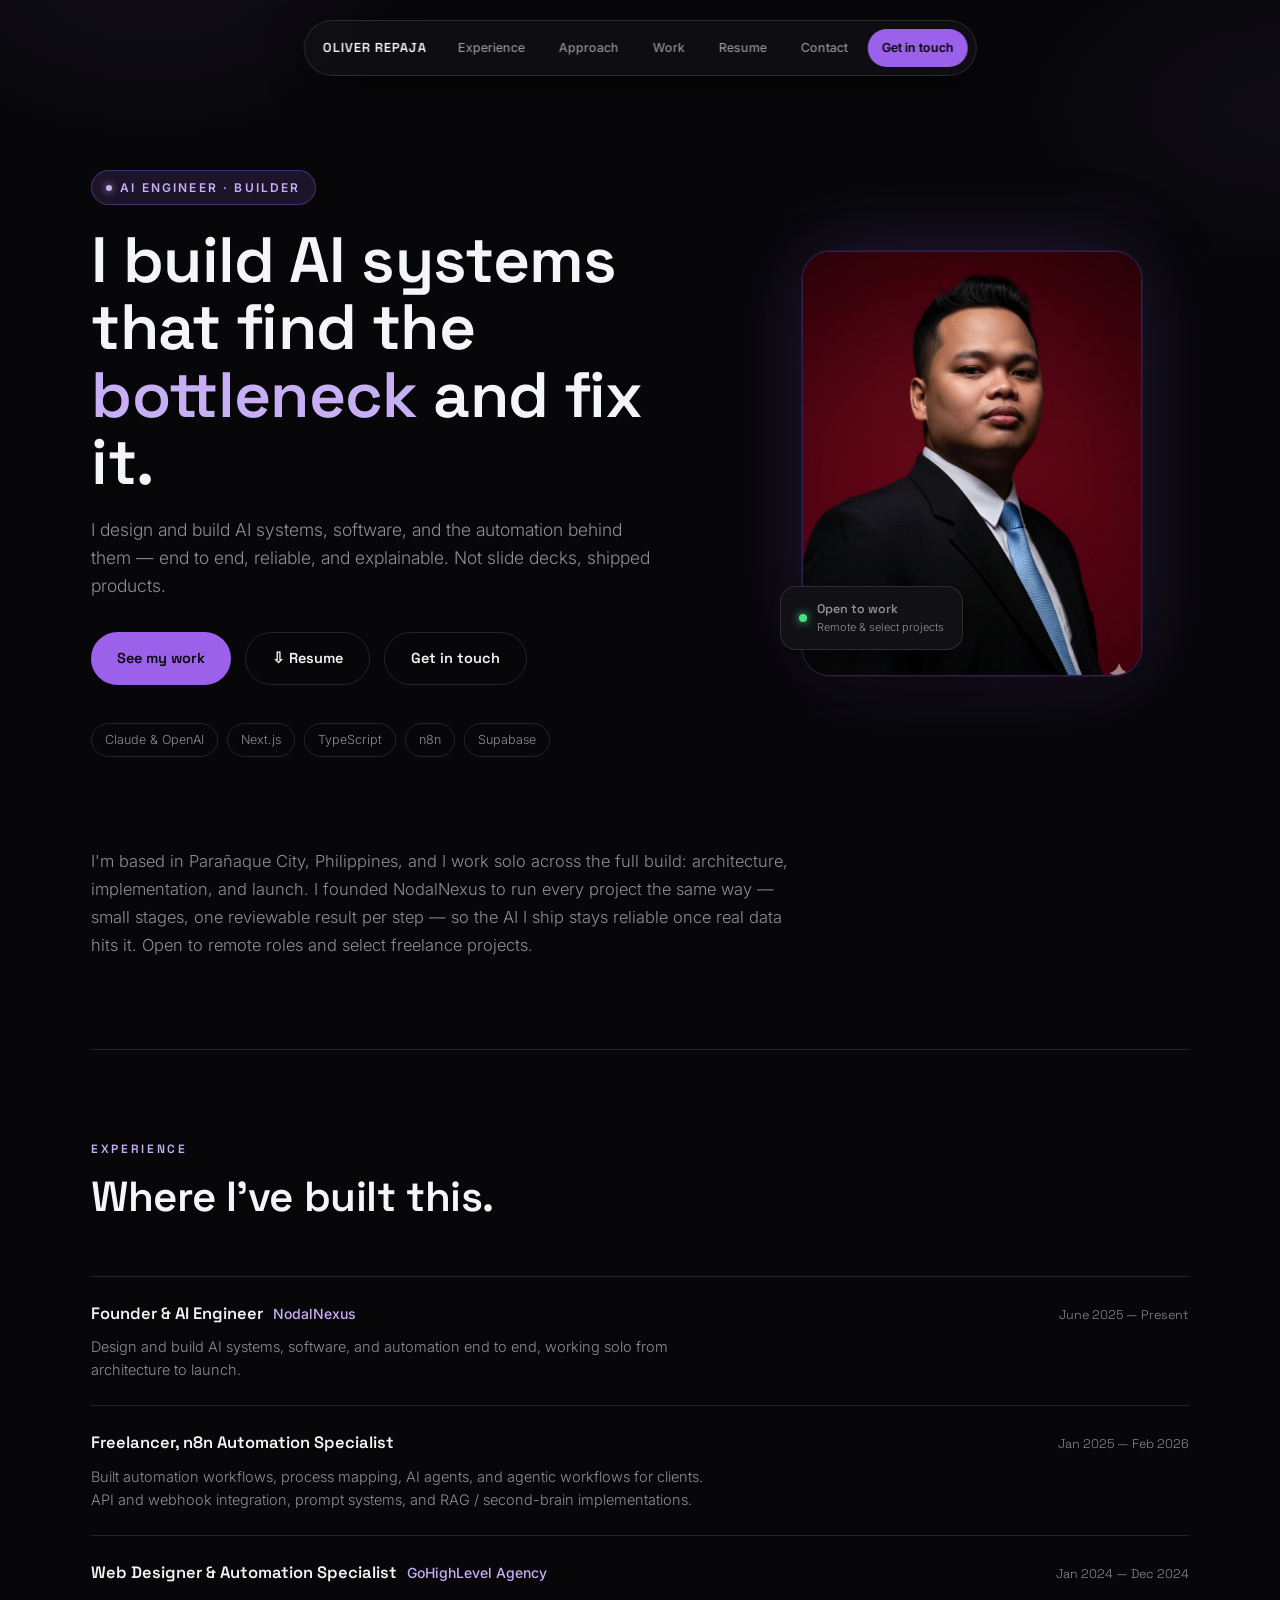
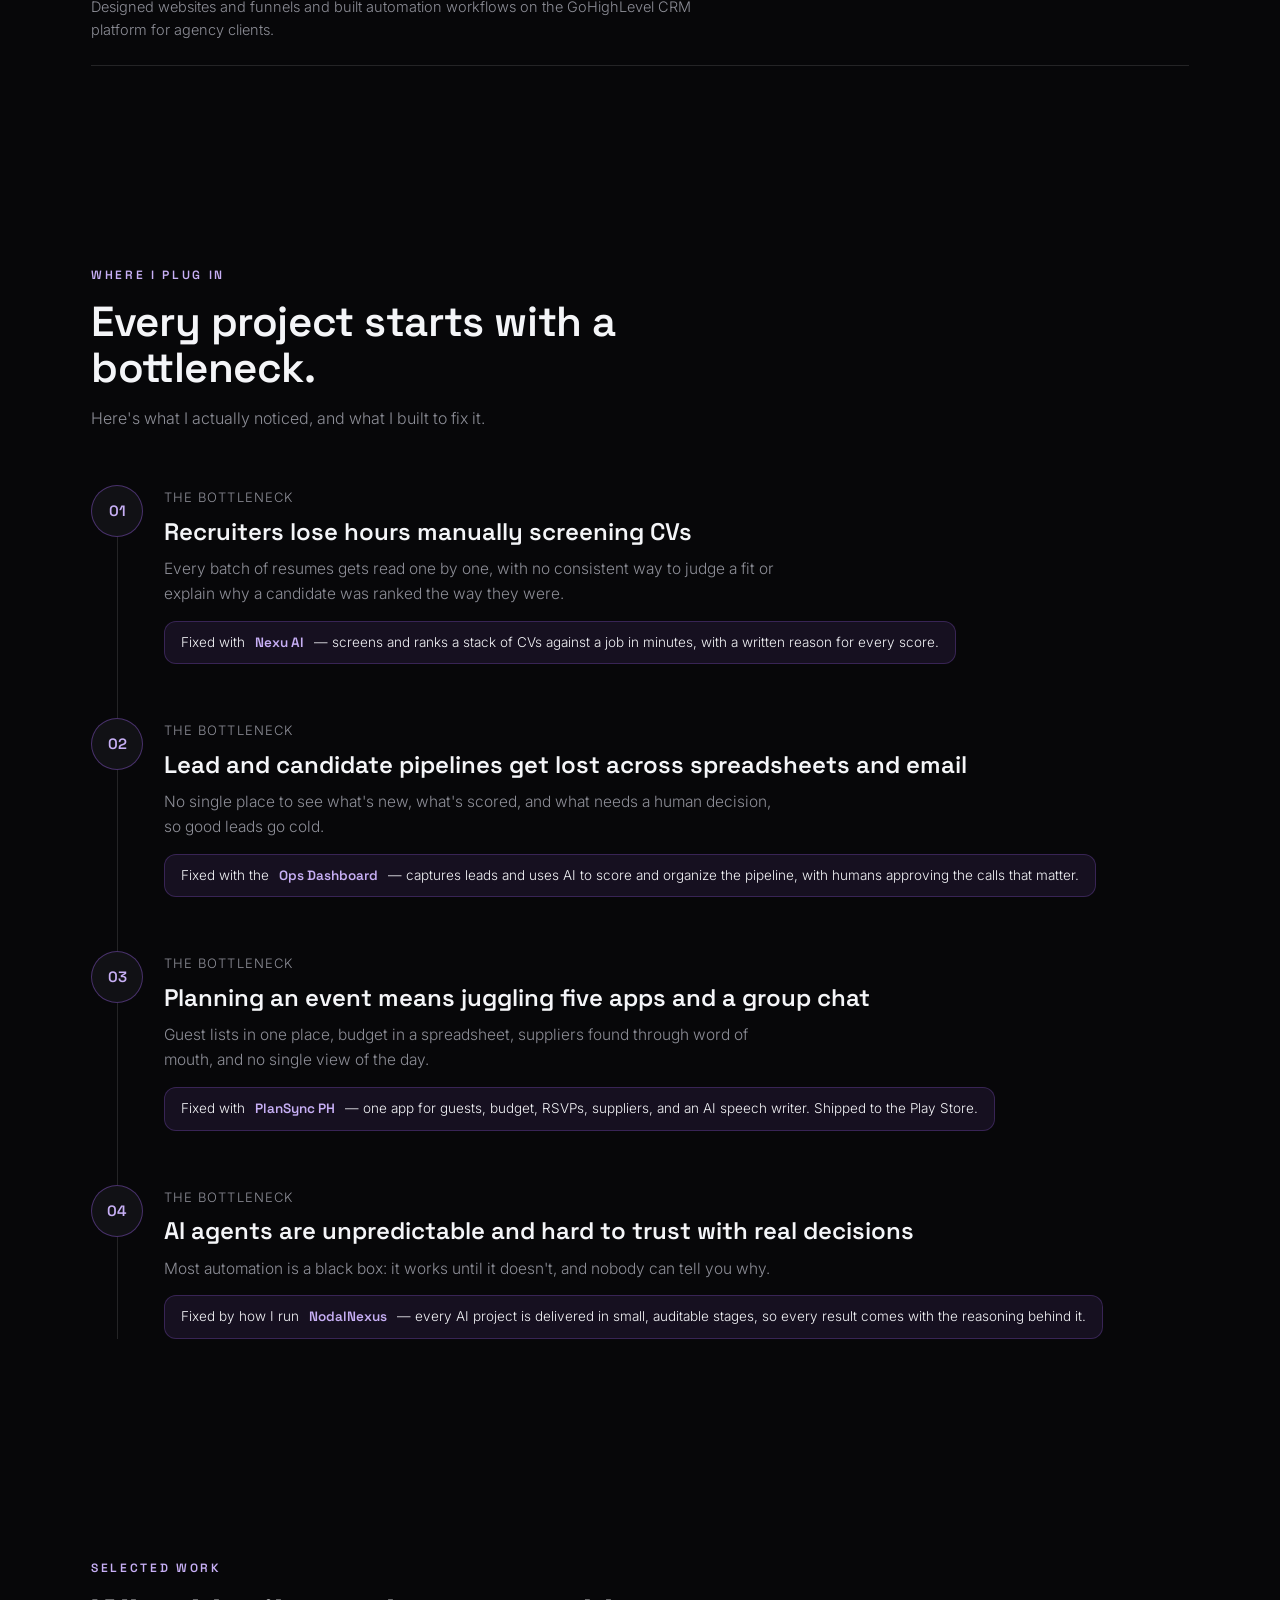
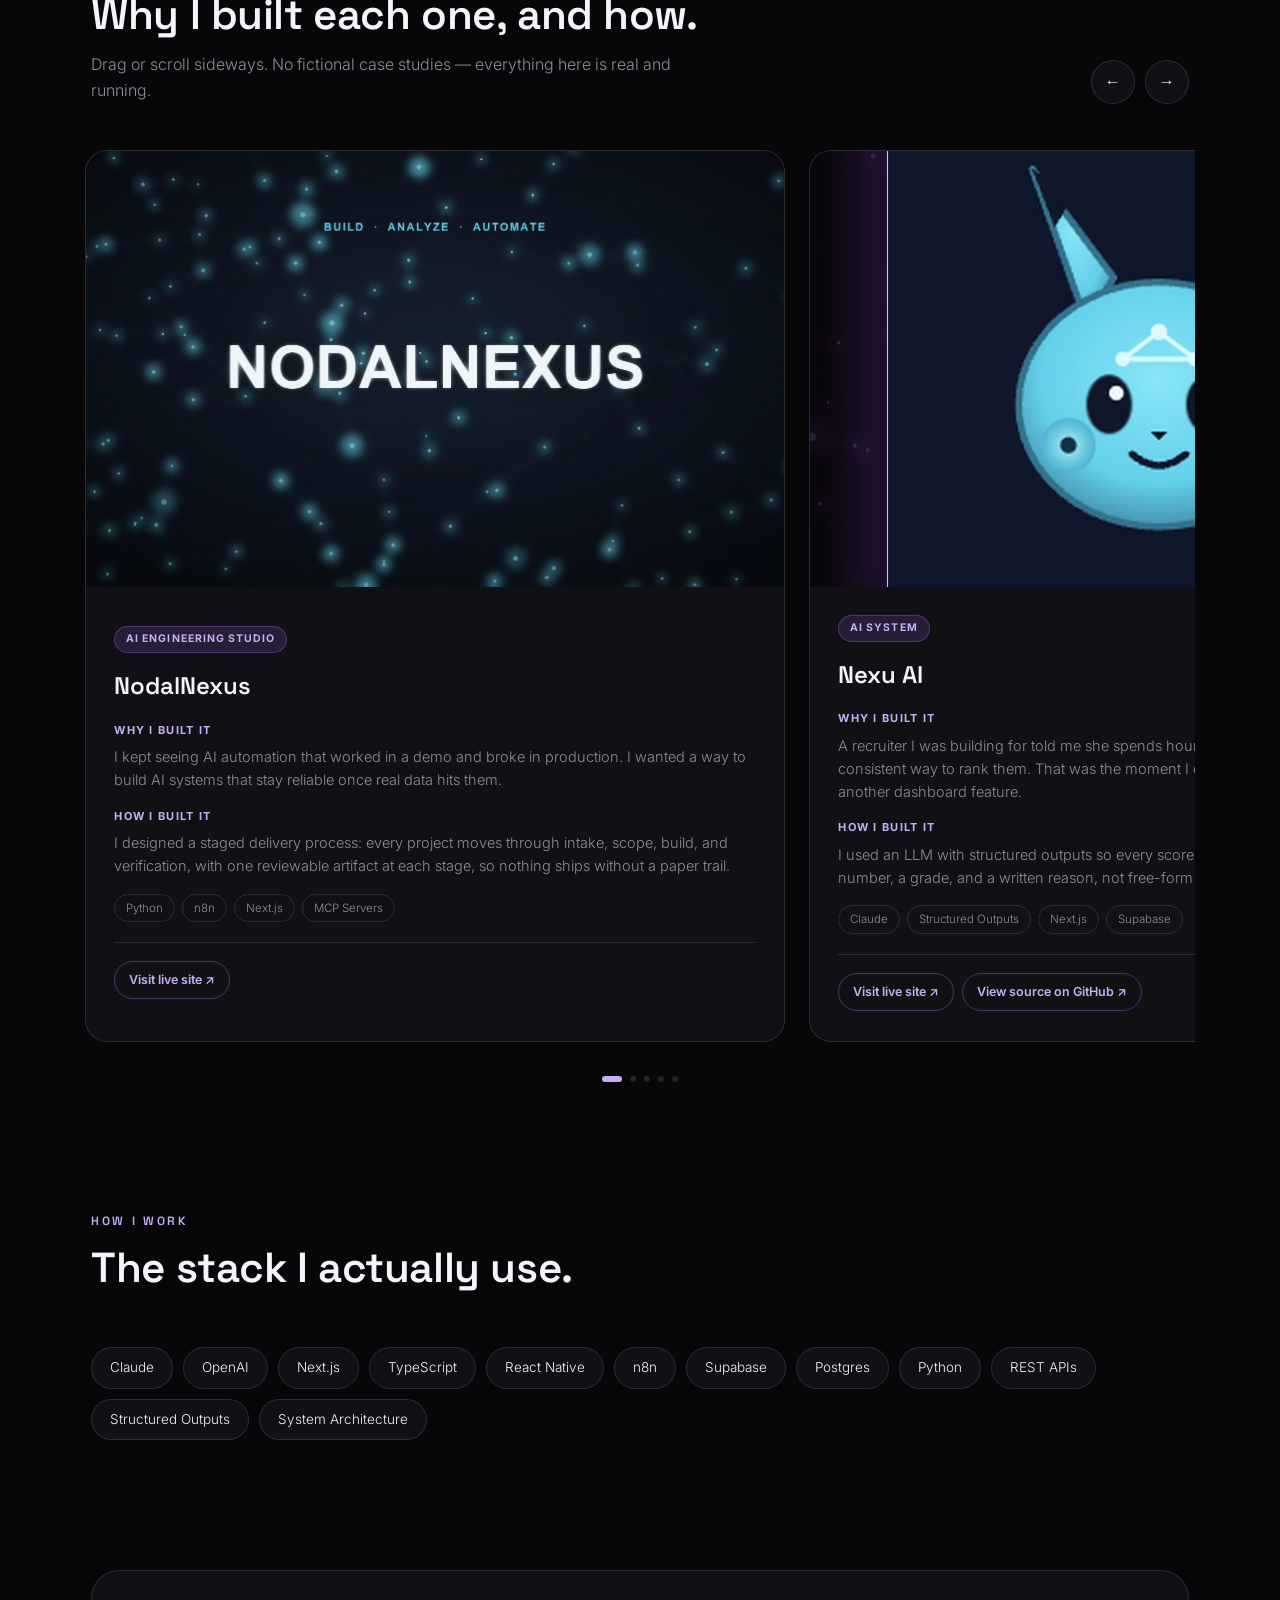
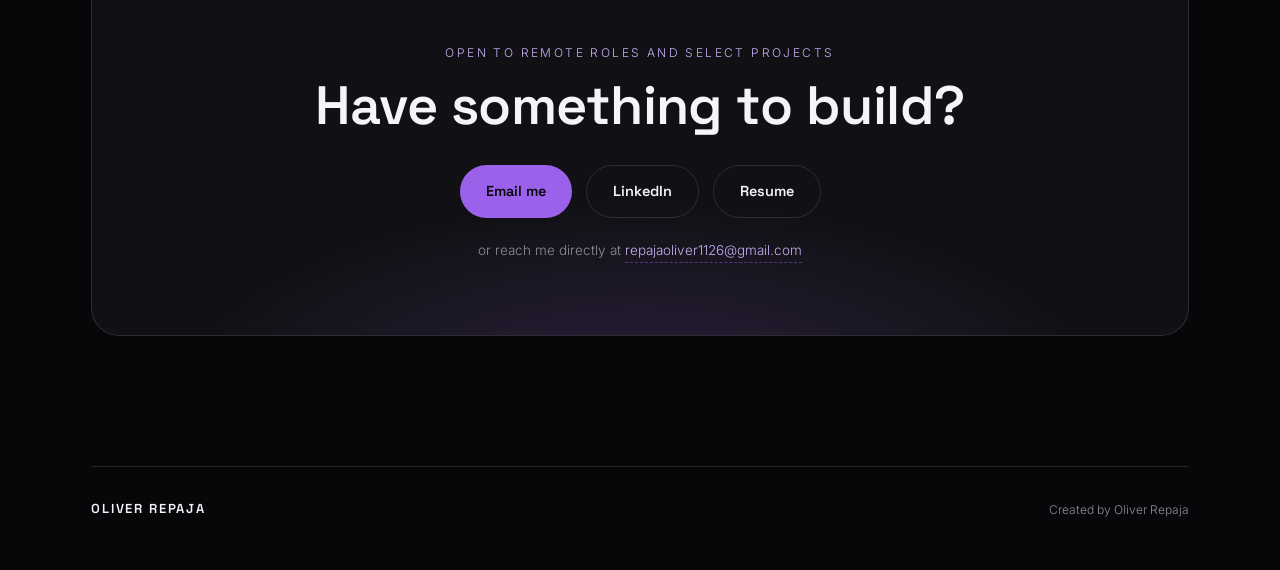
==== commit f12ed3f3: "Add live links to every project and a new Amore Cost card Each work card now links to its real deplo" ====
--- a/index.html
+++ b/index.html
@@ -178,6 +178,12 @@
   .wcard-block p{color:var(--muted);font-size:14.5px;margin:0;line-height:1.6}
   .wcard-stack{display:flex;flex-wrap:wrap;gap:7px;margin-top:16px}
   .wcard-stack span{font-size:11.5px;color:var(--muted);border:1px solid var(--hair);padding:4px 11px;border-radius:999px}
+  .wcard-links{display:flex;flex-wrap:wrap;gap:8px;margin-top:20px;padding-top:18px;border-top:1px solid var(--hair)}
+  .wcard-links a{font-size:12.5px;font-weight:600;padding:8px 14px;border-radius:999px;border:1px solid color-mix(in oklch,var(--accent) 40%,transparent);
+    color:var(--accent-light);transition:.25s}
+  .wcard-links a:hover{background:var(--accent);color:var(--bg);border-color:var(--accent)}
+  .wcard-links a:focus-visible{outline:2px solid var(--accent-light);outline-offset:2px}
+  .wcard-links .note{font-size:12.5px;color:var(--muted);padding:8px 0}
   .work-dots{display:flex;gap:8px;justify-content:center;margin-top:8px}
   .work-dots span{width:6px;height:6px;border-radius:50%;background:var(--hair);transition:.3s}
   .work-dots span.on{background:var(--accent-light);width:20px;border-radius:4px}
@@ -319,7 +325,7 @@
         <div class="approach-problem">The bottleneck</div>
         <h3>Lead and candidate pipelines get lost across spreadsheets and email</h3>
         <p>No single place to see what's new, what's scored, and what needs a human decision, so good leads go cold.</p>
-        <div class="approach-solve">Fixed with the <b>Ops Dashboard</b> — captures, scores, and organizes the pipeline automatically, with humans approving the calls that matter.</div>
+        <div class="approach-solve">Fixed with the <b>Ops Dashboard</b> — captures leads and uses AI to score and organize the pipeline, with humans approving the calls that matter.</div>
       </div>
 
       <div class="approach-item reveal">
@@ -364,6 +370,7 @@
           <div class="wcard-block"><div class="lbl">Why I built it</div><p>I kept seeing AI automation that worked in a demo and broke in production. I wanted a way to build AI systems that stay reliable once real data hits them.</p></div>
           <div class="wcard-block"><div class="lbl">How I built it</div><p>I designed a staged delivery process: every project moves through intake, scope, build, and verification, with one reviewable artifact at each stage, so nothing ships without a paper trail.</p></div>
           <div class="wcard-stack"><span>Python</span><span>n8n</span><span>Next.js</span><span>MCP Servers</span></div>
+          <div class="wcard-links"><a href="https://www.nodalnexushq.com" target="_blank" rel="noopener">Visit live site &#8599;</a></div>
         </div>
       </article>
 
@@ -375,6 +382,7 @@
           <div class="wcard-block"><div class="lbl">Why I built it</div><p>A recruiter I was building for told me she spends hours reading CVs one by one with no consistent way to rank them. That was the moment I decided to build a screener instead of another dashboard feature.</p></div>
           <div class="wcard-block"><div class="lbl">How I built it</div><p>I used an LLM with structured outputs so every score comes back as a strict, typed result: a number, a grade, and a written reason, not free-form text I'd have to parse by hand.</p></div>
           <div class="wcard-stack"><span>Claude</span><span>Structured Outputs</span><span>Next.js</span><span>Supabase</span></div>
+          <div class="wcard-links"><a href="https://nexu-ai-one.vercel.app" target="_blank" rel="noopener">Visit live site &#8599;</a><a href="https://github.com/Oliver1126/nexu-ai" target="_blank" rel="noopener">View source on GitHub &#8599;</a></div>
         </div>
       </article>
 
@@ -386,6 +394,7 @@
           <div class="wcard-block"><div class="lbl">Why I built it</div><p>Once leads started coming in, spreadsheets couldn't keep up. Nothing showed status at a glance, and good leads went cold waiting on a reply.</p></div>
           <div class="wcard-block"><div class="lbl">How I built it</div><p>I built a single dashboard that captures new leads, scores them automatically, and only surfaces the ones that need a human decision, instead of showing everything at once.</p></div>
           <div class="wcard-stack"><span>Next.js</span><span>Supabase</span><span>n8n</span><span>REST APIs</span></div>
+          <div class="wcard-links"><span class="note">Internal tool behind a login — walkthrough available on request.</span></div>
         </div>
       </article>
 
@@ -397,6 +406,19 @@
           <div class="wcard-block"><div class="lbl">Why I built it</div><p>I watched people planning weddings juggle five apps and a group chat, with the budget always a guess until the week before the event. I decided a single app was overdue.</p></div>
           <div class="wcard-block"><div class="lbl">How I built it</div><p>I built it as one product covering guests, budget, RSVPs, and suppliers, and added an AI speech writer since that was the task people dreaded most.</p></div>
           <div class="wcard-stack"><span>React Native</span><span>Next.js</span><span>Supabase</span><span>Claude</span></div>
+          <div class="wcard-links"><a href="https://web-ten-peach-sgbdw5lr6g.vercel.app" target="_blank" rel="noopener">Visit live site &#8599;</a></div>
+        </div>
+      </article>
+
+      <article class="wcard reveal">
+        <div class="wcard-img"><img src="assets/pages/proj-amore.jpg" alt="Amore Cost" style="object-position:top"></div>
+        <div class="wcard-body">
+          <span class="wcard-tag">Software System</span>
+          <h3>Amore Cost</h3>
+          <div class="wcard-block"><div class="lbl">Why I built it</div><p>Small food businesses in the Philippines mostly price their products with static spreadsheet templates, so they often don't know their real cost per recipe or the margin they're actually making.</p></div>
+          <div class="wcard-block"><div class="lbl">How I built it</div><p>I built a free costing and pricing calculator that needs no signup: enter ingredients once, and ingredient price changes flow through to every recipe's cost and suggested price automatically.</p></div>
+          <div class="wcard-stack"><span>Next.js</span><span>TypeScript</span><span>Tailwind</span><span>Vitest</span></div>
+          <div class="wcard-links"><a href="https://amore-cost.vercel.app" target="_blank" rel="noopener">Visit live site &#8599;</a></div>
         </div>
       </article>
 
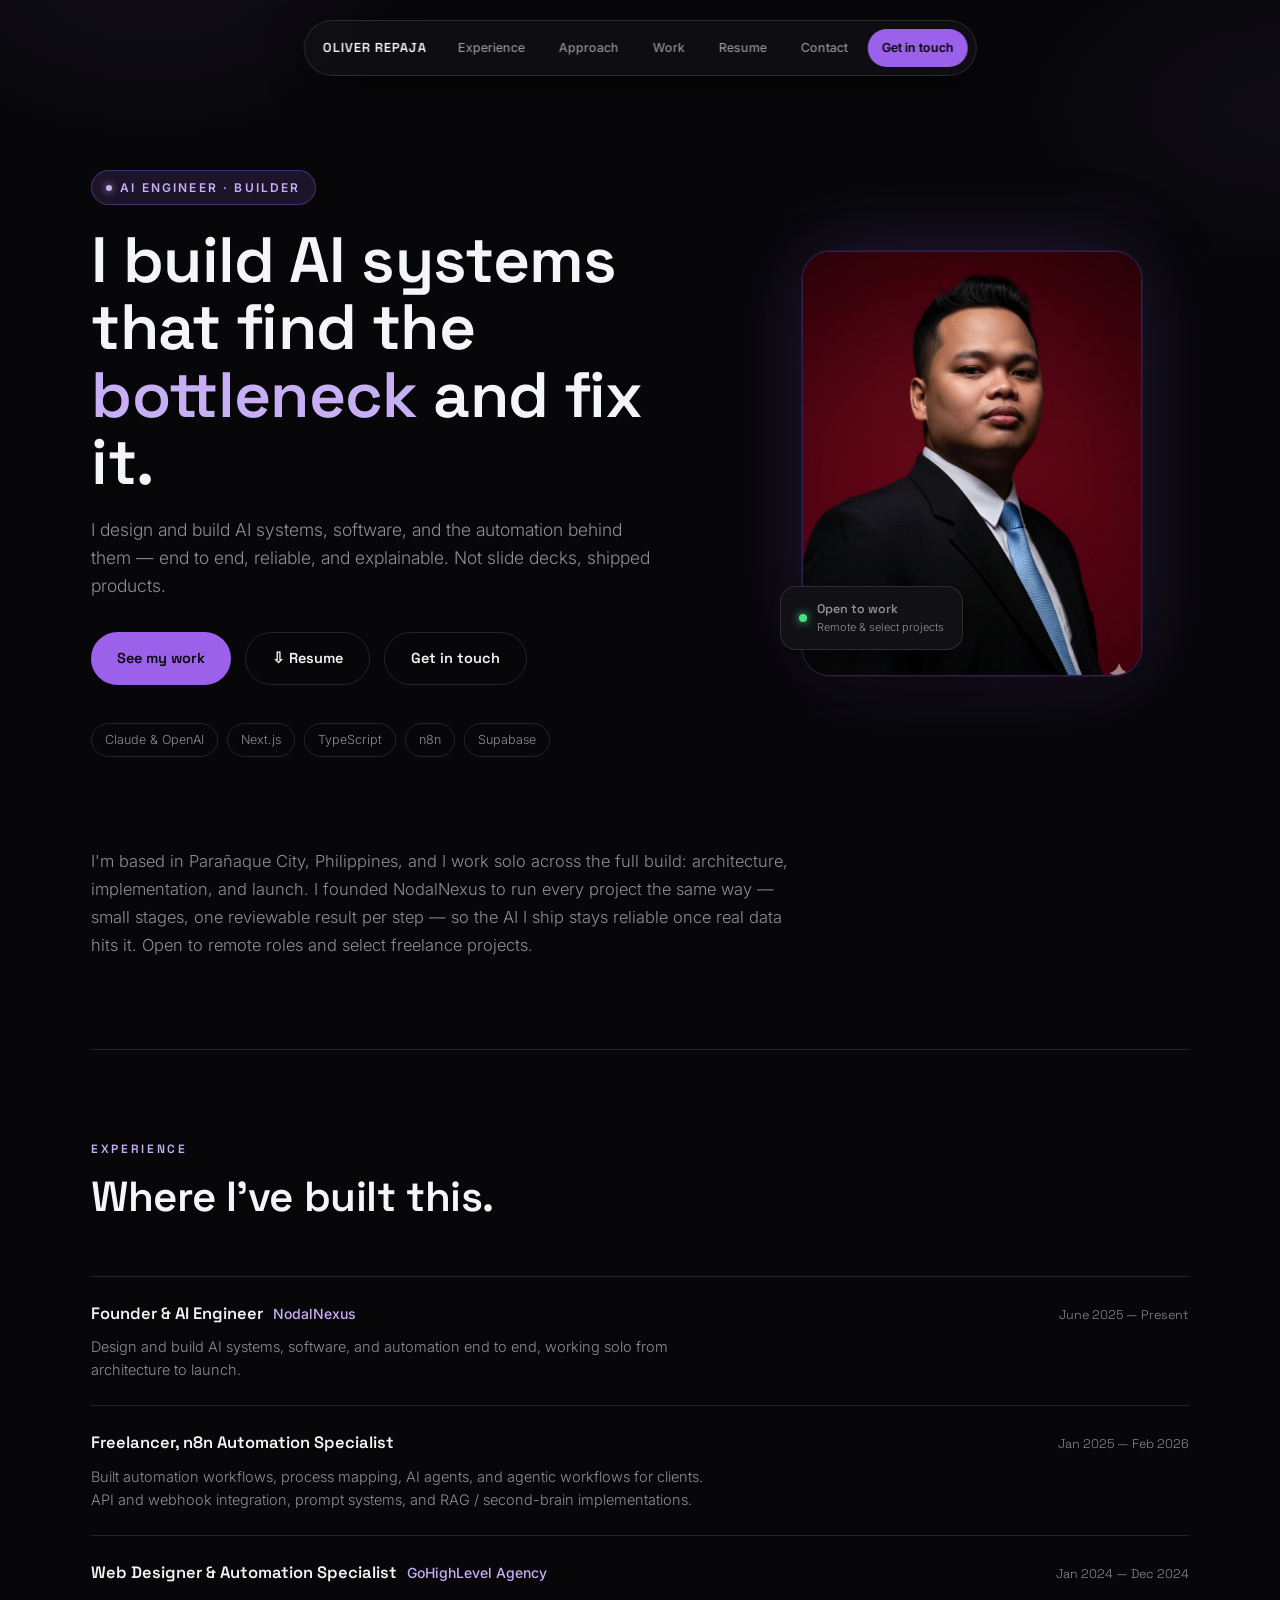
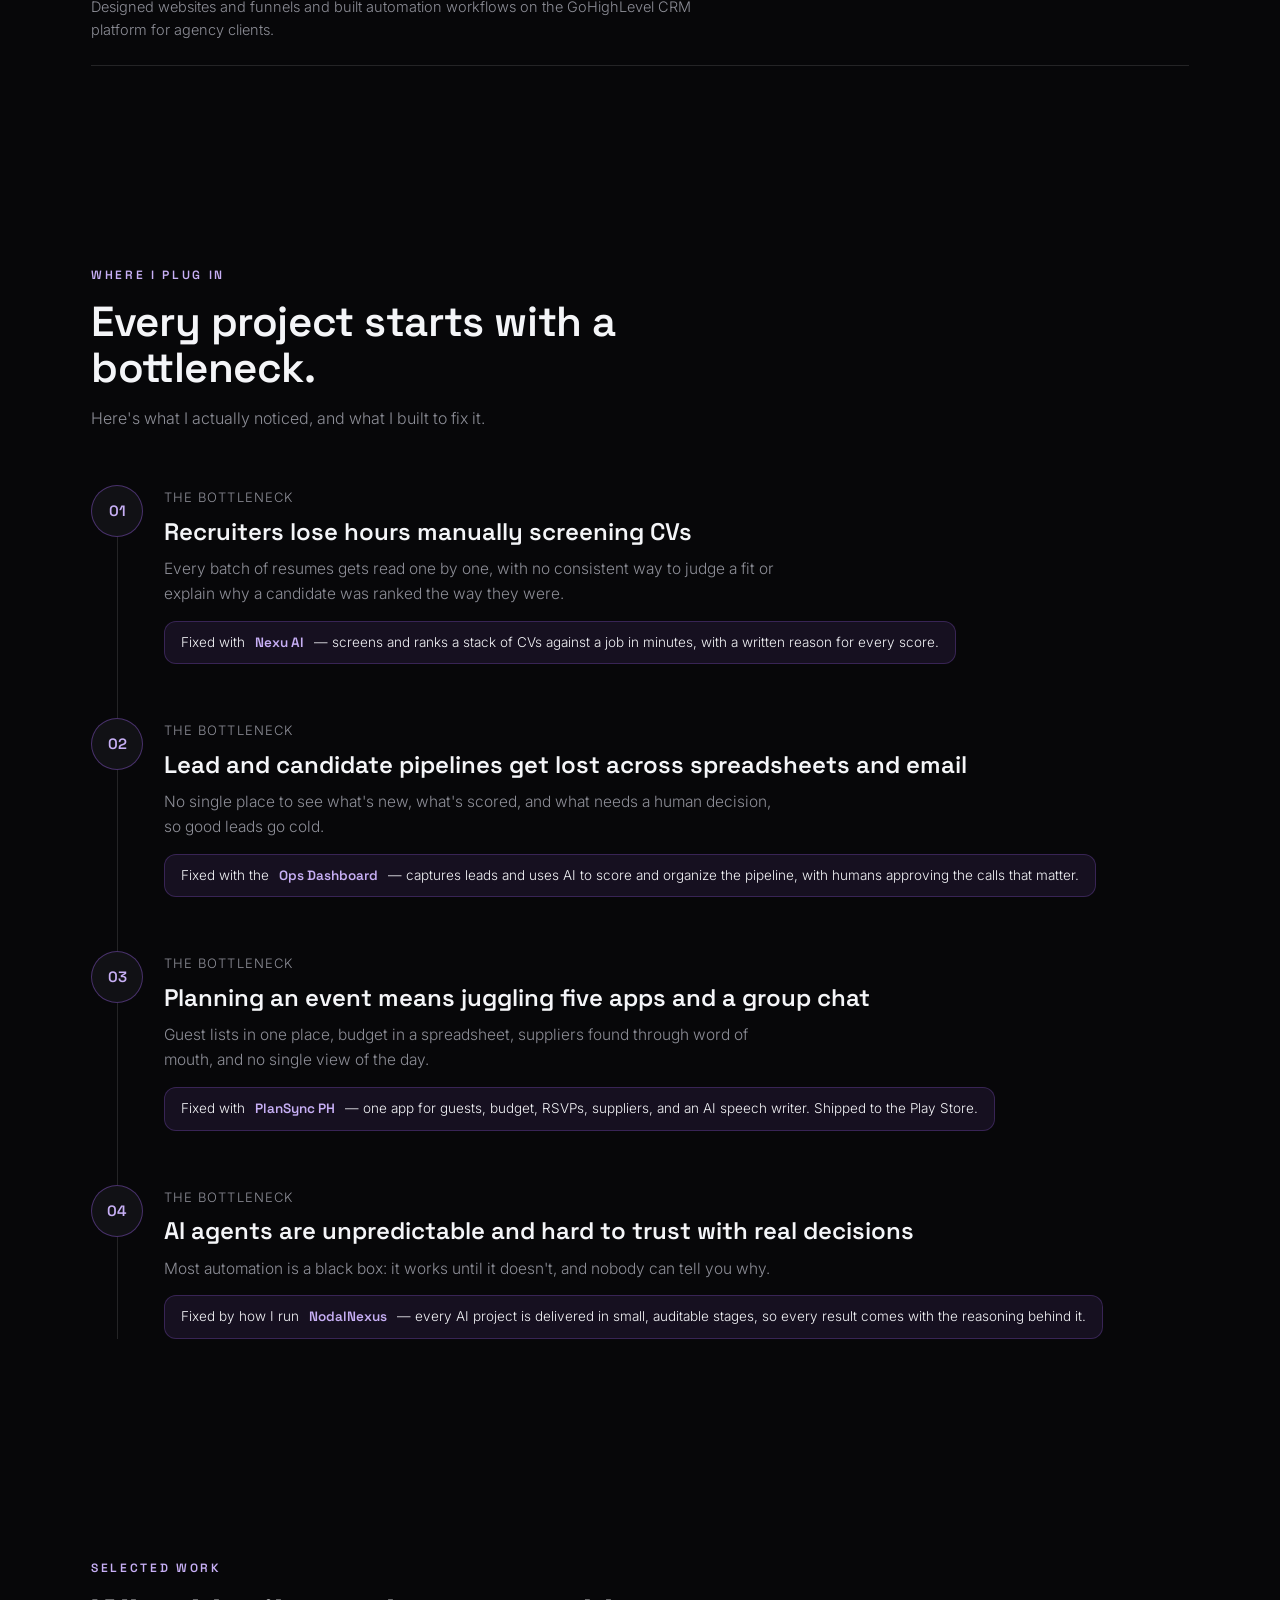
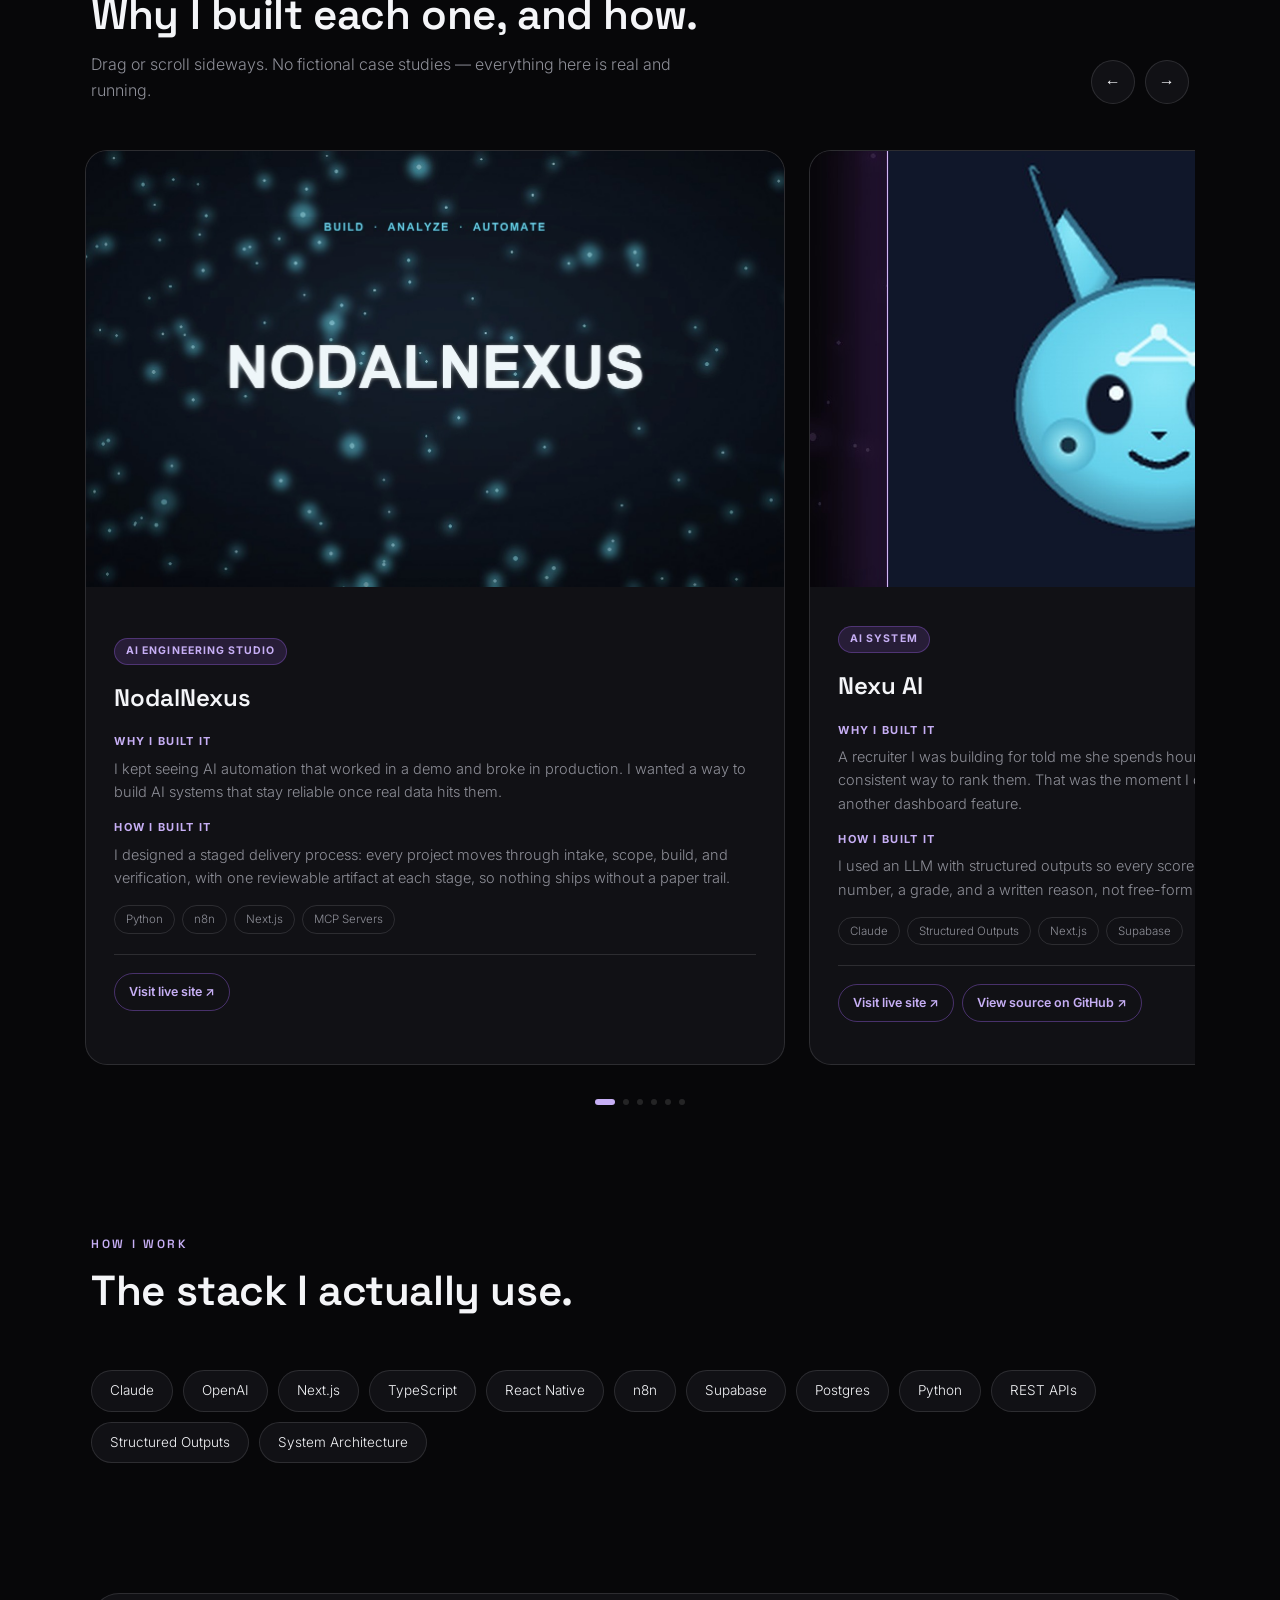
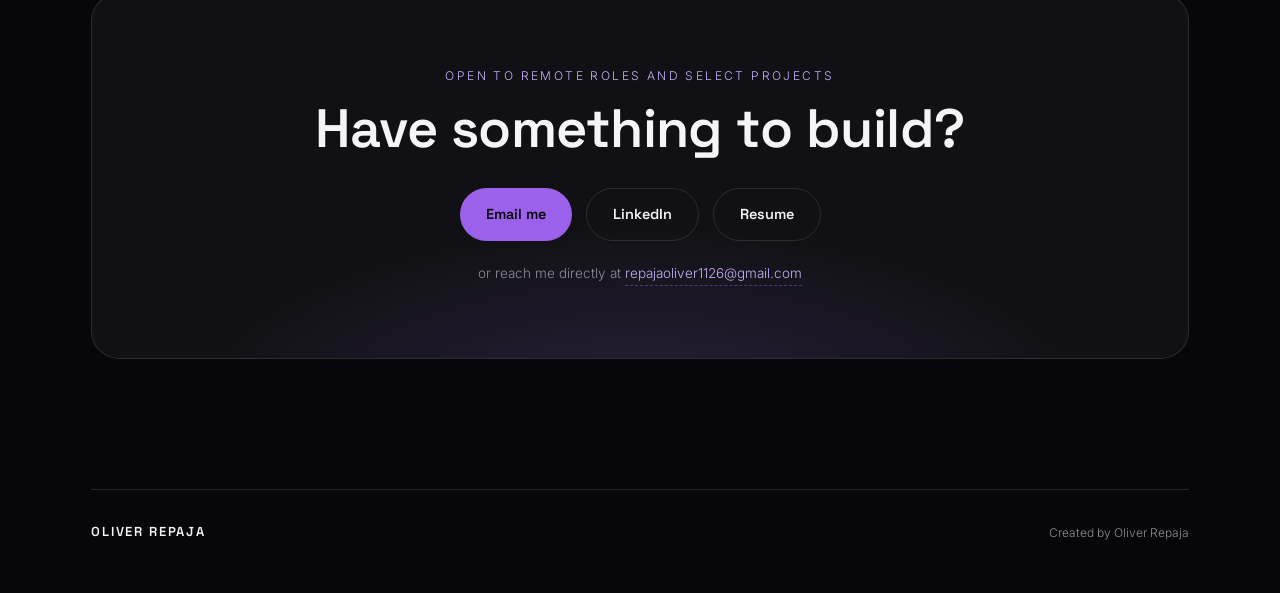
==== commit d6a0ab9a: "Add Atlas Freelance to the portfolio New work card with a screenshot of the live app and a link to a" ====
--- a/index.html
+++ b/index.html
@@ -422,6 +422,18 @@
         </div>
       </article>
 
+      <article class="wcard reveal">
+        <div class="wcard-img"><img src="assets/pages/proj-atlas.jpg" alt="Atlas Freelance" style="object-position:top"></div>
+        <div class="wcard-body">
+          <span class="wcard-tag">Software System</span>
+          <h3>Atlas Freelance</h3>
+          <div class="wcard-block"><div class="lbl">Why I built it</div><p>Most freelance business tools are built around US dollars and treat pesos as an afterthought, so Filipino freelancers end up running clients, invoices, and time tracking across separate apps and spreadsheets.</p></div>
+          <div class="wcard-block"><div class="lbl">How I built it</div><p>I built one workspace for clients, projects, invoices, time tracking, and proposals that works with no signup, then added real accounts with cloud sync, e-signatures, PDF downloads, and multi-currency invoicing for users who sign in.</p></div>
+          <div class="wcard-stack"><span>Next.js</span><span>TypeScript</span><span>Supabase</span><span>Cloudflare Workers</span></div>
+          <div class="wcard-links"><a href="https://app.atlas-freelance.workers.dev" target="_blank" rel="noopener">Visit live site &#8599;</a></div>
+        </div>
+      </article>
+
     </div>
     <div class="work-dots reveal" id="workDots"></div>
   </section>
